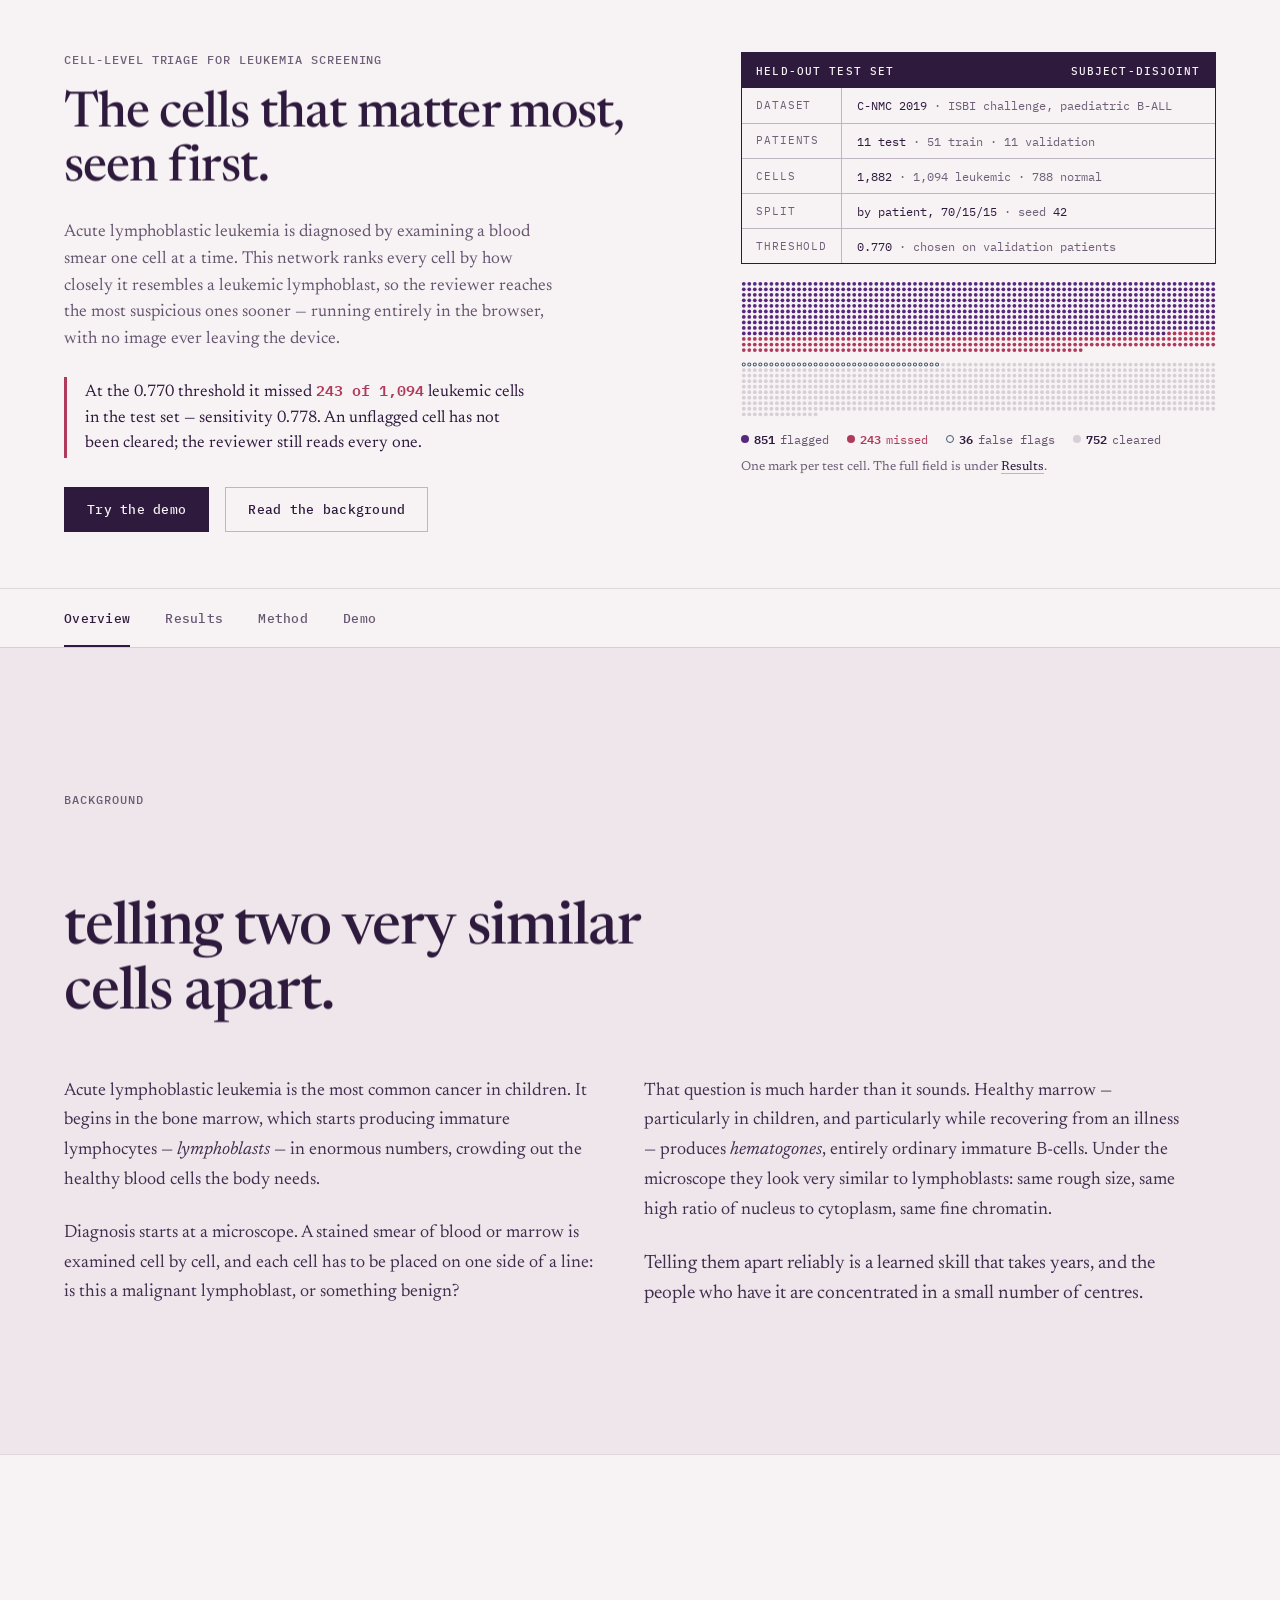
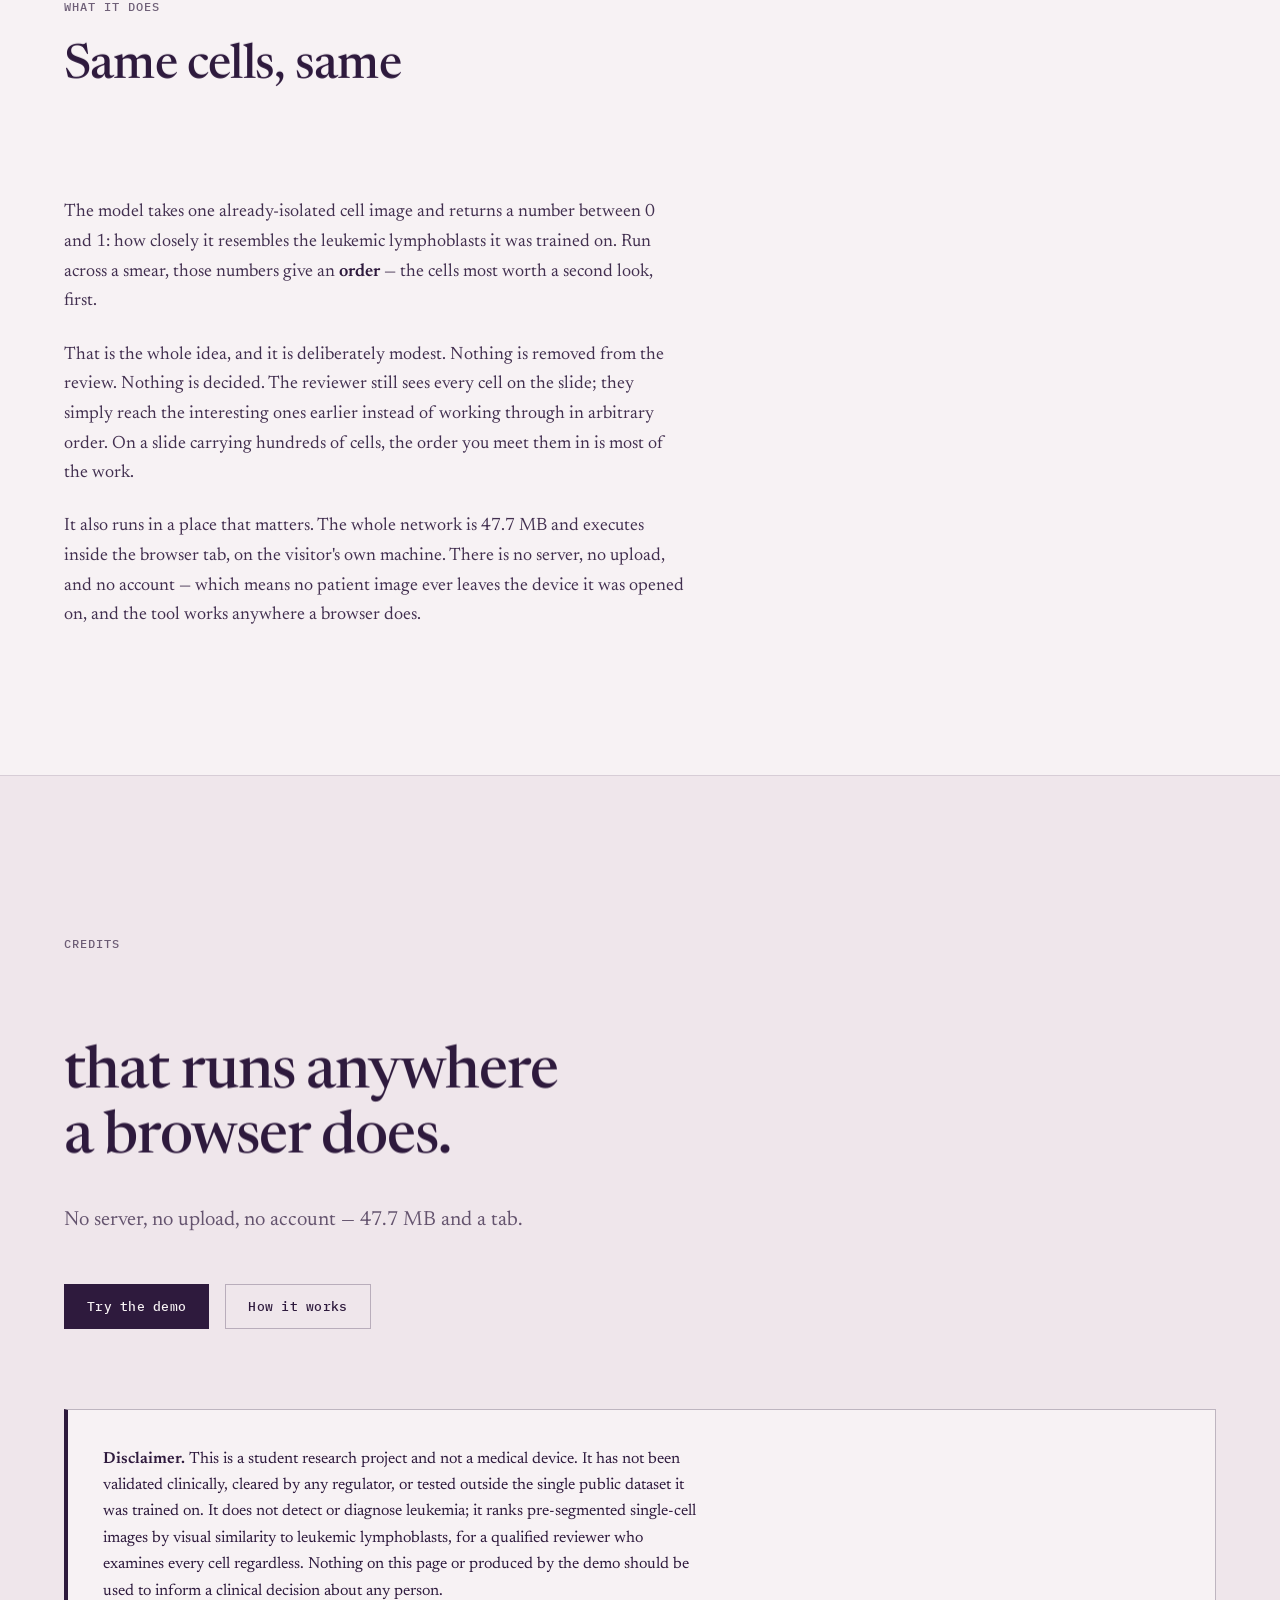
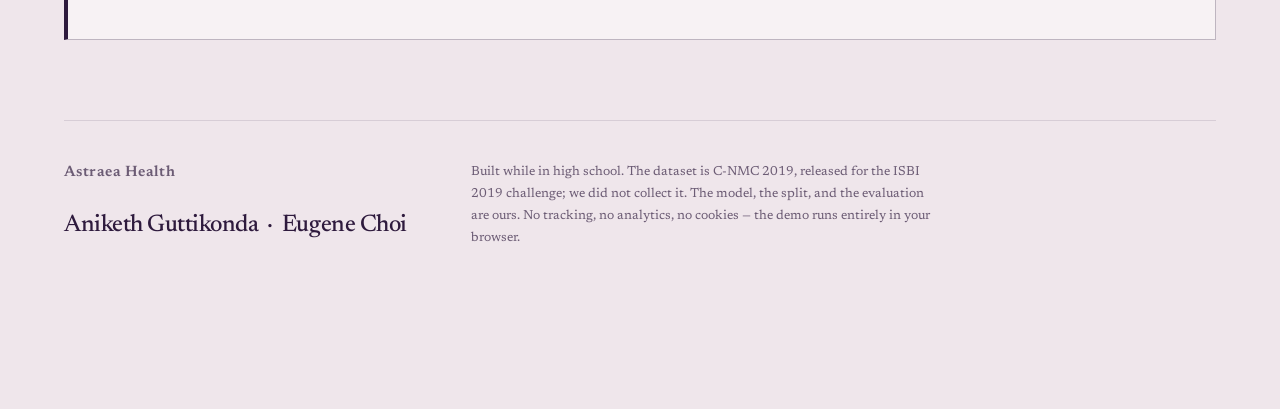
==== index.html @ b6dba770 "Restore the agreed design, fix the demo links, rebuild the hero Links. "Try the demo" pointed at #de" ====
<!doctype html>
<html lang="en">
<head>
<meta charset="utf-8">
<meta name="viewport" content="width=device-width, initial-scale=1">
<title>Cell-level triage for leukemia – Astraea Health</title>
<meta name="description" content="A neural network that ranks single white-blood-cell images by resemblance to leukemic lymphoblasts. Precision 0.959, AUC 0.858 on 11 patients held out of training.">

<!-- ══════════════════════════════════════════════════════════════════════════
     SITE URL — the deploy origin. It appears four times in this file: the
     three lines tagged [SITE URL] below, plus the "url" field inside the
     JSON-LD block, which cannot carry a tag because JSON forbids comments.

     Placeholder is the GitHub Pages project URL. Moving to a custom domain
     means editing all four of those here, plus one line in each of:
         robots.txt    the `Sitemap:` line
         sitemap.xml   the `<loc>` line
     Keep the trailing slash on the four that end at the site root: canonical,
     og:url, the JSON-LD "url", and the <loc> in sitemap.xml. A canonical that
     disagrees with the served URL by a slash is treated as a different page.
     The other two end in a filename and take no slash: og:image above, and
     the `Sitemap:` line in robots.txt.

     These cannot be collapsed into one runtime constant: Open Graph and
     Twitter scrapers do not execute JavaScript, so the absolute URL has to be
     literal in the markup by the time the page is served.
═══════════════════════════════════════════════════════════════════════════ -->
<link rel="canonical" href="https://anikethg2009.github.io/leukemia-classifier-site/"><!-- [SITE URL] -->

<meta property="og:type" content="website">
<meta property="og:site_name" content="Astraea Health">
<meta property="og:title" content="Cell-level triage for leukemia – Astraea Health">
<meta property="og:description" content="A neural network that ranks single white-blood-cell images by resemblance to leukemic lymphoblasts. Precision 0.959, AUC 0.858 on 11 patients held out of training.">
<meta property="og:url" content="https://anikethg2009.github.io/leukemia-classifier-site/"><!-- [SITE URL] -->
<meta property="og:locale" content="en_US">
<meta property="og:image" content="https://anikethg2009.github.io/leukemia-classifier-site/og-card.png"><!-- [SITE URL] -->
<meta property="og:image:type" content="image/png">
<meta property="og:image:width" content="1200">
<meta property="og:image:height" content="630">
<meta property="og:image:alt" content="A typographic card on pale pink paper: a small violet dot, the title &quot;Cell-level triage for acute lymphoblastic leukemia&quot; in dark violet ink, and a line reading 0.959 precision, 0.858 AUC, 1,882 cells.">

<meta name="twitter:card" content="summary_large_image">
<meta name="twitter:title" content="Cell-level triage for leukemia – Astraea Health">
<meta name="twitter:description" content="A neural network that ranks single white-blood-cell images by resemblance to leukemic lymphoblasts. Precision 0.959, AUC 0.858 on 11 patients held out of training.">

<script type="application/ld+json">
{
  "@context": "https://schema.org",
  "@type": "WebApplication",
  "name": "Cell-level triage for acute lymphoblastic leukemia",
  "url": "https://anikethg2009.github.io/leukemia-classifier-site/",
  "description": "A neural network that ranks single white-blood-cell images by resemblance to leukemic lymphoblasts. Precision 0.959, AUC 0.858 on 11 patients held out of training.",
  "applicationCategory": "ResearchApplication",
  "browserRequirements": "Requires JavaScript and WebAssembly for the demo; the rest of the page needs neither.",
  "operatingSystem": "Any",
  "isAccessibleForFree": true,
  "offers": { "@type": "Offer", "price": "0", "priceCurrency": "USD" },
  "inLanguage": "en",
  "creator": { "@type": "Person", "name": "Aniketh Guttikonda" },
  "disambiguatingDescription": "A student research project, not a medical device. It ranks pre-segmented single-cell images by visual similarity to leukemic lymphoblasts for a qualified reviewer; it does not detect or diagnose leukemia and must not inform a clinical decision."
}
</script>
<meta name="color-scheme" content="light">
<meta name="theme-color" content="#F7F2F4">
<link rel="icon" href="data:image/svg+xml,%3Csvg xmlns='http://www.w3.org/2000/svg' viewBox='0 0 32 32'%3E%3Crect width='32' height='32' fill='%23F7F2F4'/%3E%3Ccircle cx='16' cy='16' r='9' fill='%2356287E' opacity='.22'/%3E%3Ccircle cx='14' cy='14' r='5.5' fill='%2356287E'/%3E%3C/svg%3E">
<link rel="preload" href="fonts/newsreader.woff2" as="font" type="font/woff2" crossorigin>
<link rel="preload" href="fonts/ibm-plex-mono-500.woff2" as="font" type="font/woff2" crossorigin>
<link rel="stylesheet" href="style.css">
<script>
/* Runs before first paint so the active panel is the only one ever painted:
   no flash of the full document collapsing, without needing an overlay to
   hide it. With JS off this never runs, the class is never set, and every
   panel stays visible. The map mirrors the panel grouping below; anything
   not listed falls back to Overview and tabs.js corrects it after parse. */
(function () {
  var OWN = { overview:'overview', results:'results', method:'method', demo:'demo',
              background:'overview', impact:'overview',
              'sec-results':'results', tradeoff:'results',
              validation:'method', 'sec-method':'method', limits:'method',
              'sec-demo':'demo' };
  var d = document.documentElement;
  d.className += ' js-tabs';
  d.setAttribute('data-tab', OWN[(location.hash || '').slice(1)] || 'overview');
})();
</script>
</head>
<body>

<a class="skip" href="#main">Skip to content</a>

<main id="main">

<!-- ─────────────────────────────  hero  ───────────────────────────── -->
<header class="hero">
  <div class="wrap hero__grid">
    <div class="hero__copy">
      <p class="eyebrow">cell-level triage for leukemia screening</p>
      <h1 class="h-hero">
        <span class="mask"><span>The cells that matter most,</span></span>
        <span class="mask"><span>seen first.</span></span>
      </h1>
      <p class="subhead">Acute lymphoblastic leukemia is diagnosed by examining a blood
      smear one cell at a time. This network ranks every cell by how closely it resembles a leukemic
      lymphoblast, so the reviewer reaches the most suspicious ones sooner — running entirely in the
      browser, with no image ever leaving the device.</p>
      <p class="hero__miss">At the 0.770 threshold it missed <b>243 of 1,094</b> leukemic cells
      in the test set — sensitivity 0.778. An unflagged cell has not been cleared; the reviewer
      still reads every one.</p>
      <div class="btn-row">
        <a class="btn" href="#sec-demo">Try the demo</a>
        <a class="btn-ghost" href="#background">Read the background</a>
      </div>
    </div>

    <div class="hero__label">
      <div class="specimen" role="group" aria-labelledby="specimen-h">
        <p class="specimen__head" id="specimen-h"><span>held-out test set</span><span>subject-disjoint</span></p>
        <dl>
          <dt>dataset</dt>   <dd>C-NMC 2019 <span>· ISBI challenge, paediatric B-ALL</span></dd>
          <dt>patients</dt>  <dd>11 test <span>· 51 train · 11 validation</span></dd>
          <dt>cells</dt>     <dd>1,882 <span>· 1,094 leukemic · 788 normal</span></dd>
          <dt>split</dt>     <dd>by patient, 70/15/15 <span>· seed</span> 42</dd>
          <dt>threshold</dt> <dd>0.770 <span>· chosen on validation patients</span></dd>
        </dl>
      </div>

      <figure class="minifield">
        <canvas id="minifield" role="img"
          aria-label="A small field of 1,882 marks, one per test cell. Upper block, the 1,094 leukemic cells: 851 flagged, then 243 missed along its lower edge. Lower block, the 788 normal cells: 36 falsely flagged, 752 cleared."></canvas>
        <ul class="minifield__key">
          <li><span class="key key--tp" aria-hidden="true"></span><b>851</b> flagged</li>
          <li class="is-miss"><span class="key key--fn" aria-hidden="true"></span><b>243</b> missed</li>
          <li><span class="key key--fp" aria-hidden="true"></span><b>36</b> false flags</li>
          <li><span class="key key--tn" aria-hidden="true"></span><b>752</b> cleared</li>
        </ul>
        <figcaption>One mark per test cell. The full field is under
        <a href="#sec-results">Results</a>.</figcaption>
      </figure>
    </div>
  </div>
</header>

<!-- ─────────────────────────────  tabs  ───────────────────────────── -->
<div class="tabs" id="tabs">
  <div class="wrap">
    <div class="tablist" role="tablist" aria-label="Sections of this project">
      <button type="button" class="tab" role="tab" id="tab-overview" aria-controls="panel-overview" aria-selected="false" tabindex="-1" data-tab="overview">Overview</button>
      <button type="button" class="tab" role="tab" id="tab-results" aria-controls="panel-results" aria-selected="false" tabindex="-1" data-tab="results">Results</button>
      <button type="button" class="tab" role="tab" id="tab-method" aria-controls="panel-method" aria-selected="false" tabindex="-1" data-tab="method">Method</button>
      <button type="button" class="tab" role="tab" id="tab-demo" aria-controls="panel-demo" aria-selected="false" tabindex="-1" data-tab="demo">Demo</button>
    </div>
  </div>
</div>
<p class="sr-only" id="tabAnnounce" role="status" aria-live="polite"></p>

<section class="panel" id="panel-overview" role="tabpanel" aria-labelledby="tab-overview" tabindex="-1">

<!-- ─────────────────────────────  background  ───────────────────────────── -->
<section class="statement" id="background">
  <div class="wrap">
    <p class="eyebrow" data-reveal>background</p>
    <h2 class="h-statement">
      <span class="mask"><span>The hardest part is</span></span>
      <span class="mask"><span>telling two very similar</span></span>
      <span class="mask"><span>cells apart.</span></span>
    </h2>
    <div class="statement__body prose">
      <div data-reveal>
        <p>Acute lymphoblastic leukemia is the most common cancer in children. It begins in the
        bone marrow, which starts producing immature lymphocytes — <em>lymphoblasts</em> — in
        enormous numbers, crowding out the healthy blood cells the body needs.</p>
        <p>Diagnosis starts at a microscope. A stained smear of blood or marrow is examined cell
        by cell, and each cell has to be placed on one side of a line: is this a malignant
        lymphoblast, or something benign?</p>
      </div>
      <div data-reveal>
        <p>That question is much harder than it sounds. Healthy marrow — particularly in children,
        and particularly while recovering from an illness — produces <em>hematogones</em>, entirely
        ordinary immature B-cells. Under the microscope they look very similar to lymphoblasts:
        same rough size, same high ratio of nucleus to cytoplasm, same fine chromatin.</p>
        <p class="lead">Telling them apart reliably is a learned skill that takes years, and the
        people who have it are concentrated in a small number of centres.</p>
      </div>
    </div>
  </div>
</section>

<!-- ─────────────────────────────  impact  ───────────────────────────── -->
<section class="section" id="impact">
  <div class="wrap">
    <p class="eyebrow" data-reveal>what it does</p>
    <h2 class="h-section">
      <span class="mask"><span>Same cells, same</span></span>
      <span class="mask"><span>reviewer, better order.</span></span>
    </h2>
    <div class="prose" data-reveal>
      <p>The model takes one already-isolated cell image and returns a number between 0 and 1: how
      closely it resembles the leukemic lymphoblasts it was trained on. Run across a smear, those
      numbers give an <strong>order</strong> — the cells most worth a second look, first.</p>
      <p>That is the whole idea, and it is deliberately modest. Nothing is removed from the
      review. Nothing is decided. The reviewer still sees every cell on the slide; they simply
      reach the interesting ones earlier instead of working through in arbitrary order. On a
      slide carrying hundreds of cells, the order you meet them in is most of the work.</p>
      <p>It also runs in a place that matters. The whole network is 47.7 MB and executes inside
      the browser tab, on the visitor's own machine. There is no server, no upload, and no
      account — which means no patient image ever leaves the device it was opened on, and the
      tool works anywhere a browser does.</p>
    </div>
  </div>
</section>

</section>


<section class="panel" id="panel-results" role="tabpanel" aria-labelledby="tab-results" tabindex="-1">

<!-- ─────────────────────────────  results  ───────────────────────────── -->
<section class="section" id="sec-results">
  <div class="wrap">
    <p class="eyebrow" data-reveal>measured on held-out patients</p>
    <h2 class="h-section">
      <span class="mask"><span>Eleven patients the</span></span>
      <span class="mask"><span>network had never seen.</span></span>
    </h2>

    <div class="stats">
      <div class="stat" data-reveal>
        <span class="stat__n" data-count="1882" data-dp="0">1,882</span>
        <p class="stat__c">single cells in the test set, from 11 patients held out of training
        entirely</p>
      </div>
      <div class="stat" data-reveal>
        <span class="stat__n" data-count="0.959" data-dp="3">0.959</span>
        <p class="stat__c">precision — of every 100 cells it flags, about 96 really are
        leukemic</p>
      </div>
      <div class="stat" data-reveal>
        <span class="stat__n" data-count="0.858" data-dp="3">0.858</span>
        <p class="stat__c">ROC AUC — how well it ranks cells, independent of any threshold</p>
      </div>
      <div class="stat" data-reveal>
        <span class="stat__n" data-count="47.7" data-dp="1">47.7</span><span class="unit">MB</span>
        <p class="stat__c">the whole network, downloaded once and run inside your browser</p>
      </div>
    </div>

    <h3 class="h-sub" data-reveal>1,882 cells, and what happened to each one</h3>
    <p class="prose" data-reveal>Every cell in the test set is one mark. The upper block is the
    1,094 cells that actually were leukemic; the lower block is the 788 that were not. Violet is
    a leukemic cell the model flagged, rose a leukemic cell it missed, and a steel ring a normal
    cell it flagged in error.</p>

    <figure class="field" data-reveal>
      <div class="field__canvas-wrap">
        <canvas id="cellfield" role="img"
          aria-label="A field of 1,882 marks, one per cell in the test set. Of the 1,094 leukemic cells, 851 were flagged and 243 were missed. Of the 788 normal cells, 36 were falsely flagged and 752 were correctly cleared."></canvas>
      </div>
      <ul class="legend" id="legend">
        <li><button type="button" data-group="tp">
          <span class="key key--tp" aria-hidden="true"></span>
          <span class="key__n">851</span>
          <span class="key__t">leukemic, flagged</span></button></li>
        <li><button type="button" data-group="fn">
          <span class="key key--fn" aria-hidden="true"></span>
          <span class="key__n">243</span>
          <span class="key__t">leukemic, not flagged</span></button></li>
        <li><button type="button" data-group="fp">
          <span class="key key--fp" aria-hidden="true"></span>
          <span class="key__n">36</span>
          <span class="key__t">normal, falsely flagged</span></button></li>
        <li><button type="button" data-group="tn">
          <span class="key key--tn" aria-hidden="true"></span>
          <span class="key__n">752</span>
          <span class="key__t">normal, cleared</span></button></li>
      </ul>
      <figcaption>Select a group to isolate it. Only 36 of the 788 healthy cells were flagged in
      error, which is what keeps the flagged list worth reading.</figcaption>
    </figure>

    <h3 class="h-sub" data-reveal>The confusion matrix</h3>
    <p class="tcaption" id="matrix-cap" data-reveal>Counts at the decision threshold of 0.770.
    Rows are what the cell was; columns are what the model said.</p>
    <div class="scroll-x" data-reveal>
    <table class="matrix" aria-describedby="matrix-cap">
      <thead>
        <tr><td></td><th scope="col">Model flagged</th><th scope="col">Model did not flag</th><th scope="col" class="tot">Total</th></tr>
      </thead>
      <tbody>
        <tr>
          <th scope="row">Actually leukemic</th>
          <td class="c c--tp"><b>851</b><span>true positives</span></td>
          <td class="c c--fn"><b>243</b><span>false negatives</span></td>
          <td class="c tot">1,094</td>
        </tr>
        <tr>
          <th scope="row">Actually normal</th>
          <td class="c c--fp"><b>36</b><span>false positives</span></td>
          <td class="c c--tn"><b>752</b><span>true negatives</span></td>
          <td class="c tot">788</td>
        </tr>
      </tbody>
      <tfoot>
        <tr><th scope="row" class="tot">Total</th><td class="c tot">887</td><td class="c tot">995</td><td class="c tot">1,882</td></tr>
      </tfoot>
    </table>
    </div>

    <h3 class="h-sub" data-reveal>The metrics</h3>
    <div class="scroll-x" data-reveal>
    <table class="metrics">
      <thead>
        <tr><th scope="col">Measure</th><th scope="col" class="num">Value</th><th scope="col">In cells</th></tr>
      </thead>
      <tbody>
        <tr><th scope="row">Precision</th><td class="num">0.959</td>
          <td>Of the 887 cells it flagged, 851 really were leukemic.</td></tr>
        <tr><th scope="row">Specificity</th><td class="num">0.954</td>
          <td>Of 788 normal cells it cleared 752 and falsely flagged 36.</td></tr>
        <tr><th scope="row">Sensitivity</th><td class="num">0.778</td>
          <td>Of 1,094 leukemic cells it flagged 851.</td></tr>
        <tr><th scope="row">F1</th><td class="num">0.859</td>
          <td>Harmonic mean of precision and sensitivity.</td></tr>
        <tr><th scope="row">ROC AUC</th><td class="num">0.858</td>
          <td>Threshold-independent ranking quality.</td></tr>
        <tr><th scope="row">Accuracy</th><td class="num">0.852</td>
          <td>1,603 of 1,882 cells put on the right side. The least useful line in this table —
          the classes are unbalanced and the two errors are not equally bad.</td></tr>
      </tbody>
    </table>
    </div>

    <p class="prose" data-reveal>Precision is what makes the ordering useful. At the 0.770
    threshold, 96 of every 100 flagged cells really are leukemic, so a reviewer working down the
    flagged list meets real lymphoblasts almost immediately rather than wading through false
    alarms. Sensitivity of 0.778 is the reason this is a starting order and not a filter: the
    reviewer reads the whole slide either way, and the ranking only changes what they see first.</p>
  </div>
</section>

<!-- ─────────────────────────────  full-bleed ROC  ───────────────────────────── -->
<section class="bleed" id="tradeoff">
  <div class="wrap">
    <p class="eyebrow" data-reveal>the full trade-off</p>
    <h2 class="h-section">
      <span class="mask"><span>Every threshold</span></span>
      <span class="mask"><span>is a choice about</span></span>
      <span class="mask"><span>which errors you prefer.</span></span>
    </h2>
    <p class="subhead" data-reveal>Lowering it catches more leukemic cells and raises the false
    alarms a reviewer has to wade through. Raising it does the reverse. 0.770 is one point on
    that curve, and it was chosen on validation patients, never on these.</p>

    <div class="bleed__fig" id="bleedFig">
      <div class="bleed__inner">
        <figure class="roc">
          <div id="roc"></div>
          <figcaption id="roc-caption">ROC on the subject-disjoint test set, AUC 0.858. The
          marked point is the operating threshold of 0.770 — a false-positive rate of 0.046
          for a true-positive rate of 0.778. Curve and operating point are both read off the
          project's own plot, the curve traced to about one pixel.</figcaption>
        </figure>
      </div>
    </div>
  </div>
</section>

</section>


<section class="panel" id="panel-method" role="tabpanel" aria-labelledby="tab-method" tabindex="-1">

<!-- ─────────────────────────────  validation  ───────────────────────────── -->
<section class="section" id="validation">
  <div class="wrap">
    <p class="eyebrow" data-reveal>validation</p>
    <h2 class="h-section">
      <span class="mask"><span>Scored the hard way,</span></span>
      <span class="mask"><span>on purpose.</span></span>
    </h2>

    <div class="prose" data-reveal>
      <p>C-NMC gives you many cells per patient, and the obvious way to split it — divide the
      images at random — puts cells from the same patient on both sides of the wall. That looks
      harmless and is not.</p>
      <p>Cells from one patient share a blood draw, a staining batch, a slide, a microscope, and
      a lighting setup. Those things leave a signature on every image — a cast, a texture, a
      background tint — that has nothing to do with whether the cell is malignant. A network with
      cells from patient 07 in its training set does not have to learn what a lymphoblast is in
      order to score patient 07's test cells. It can learn what patient 07 looks like, and recall
      the label.</p>
      <p>So the split here was rebuilt by patient, and verified subject-disjoint before training
      began. Every number on this page comes from eleven patients the network had never seen in
      any form.</p>
    </div>

    <figure class="split" data-reveal>
      <div id="splitfig"></div>
      <figcaption>Schematic, not data. Under a random split by image, patient 07's cells are
      on both sides and the label can be recovered by recognising the patient. Under a split
      by patient, patient 07 is on one side only, and the test set asks a question the network
      has not already been given the answer to.</figcaption>
    </figure>

    <p class="tcaption" id="ba-cap" data-reveal>The same architecture, the same data, the same
    recipe. The only change was which folder each file went into.</p>
    <div class="scroll-x" data-reveal>
    <table class="before-after" aria-describedby="ba-cap">
      <thead>
        <tr><th scope="col">Measure</th>
            <th scope="col" class="num">Split by image<span>the easy score</span></th>
            <th scope="col" class="num">Split by patient<span>what is published</span></th>
            <th scope="col" class="num">Change</th></tr>
      </thead>
      <tbody>
        <tr><th scope="row">F1</th>
            <td class="num stale">0.953</td><td class="num live">0.859</td>
            <td class="num delta">&minus;0.094</td></tr>
        <tr><th scope="row">Sensitivity</th>
            <td class="num stale">0.947</td><td class="num live">0.778</td>
            <td class="num delta">&minus;0.169</td></tr>
      </tbody>
    </table>
    </div>

    <p class="kicker" data-reveal>Splitting by patient is harder to score well on, and it is the
    only split that answers the question a clinic would actually ask: how does this behave on
    someone it has never met? The published figures are the ones that survived that test.</p>
  </div>
</section>

<!-- ─────────────────────────────  method cards  ───────────────────────────── -->
<section class="section" id="sec-method">
  <div class="wrap">
    <p class="eyebrow" data-reveal>method</p>
    <h2 class="h-section">
      <span class="mask"><span>How it was built,</span></span>
      <span class="mask"><span>in nine decisions.</span></span>
    </h2>

    <div class="cards">
      <div class="card" data-reveal><span class="card__i">01</span>
        <h3 class="h-card">Data</h3>
        <p>C-NMC 2019, the ISBI challenge set of single-cell images from paediatric B-lineage
        ALL, colour-normalised and pre-segmented.</p></div>
      <div class="card" data-reveal><span class="card__i">02</span>
        <h3 class="h-card">Split</h3>
        <p>By patient, 70/15/15, stratified by class, seed 42 — 51 training, 11 validation,
        11 test. Subject-disjointness verified before training, not assumed.</p></div>
      <div class="card" data-reveal><span class="card__i">03</span>
        <h3 class="h-card">Architecture</h3>
        <p>ResNet-50 pretrained on ImageNet, fine-tuned end to end.</p></div>
      <div class="card" data-reveal><span class="card__i">04</span>
        <h3 class="h-card">Input</h3>
        <p>224&times;224&times;3 NHWC float32, Caffe-style: RGB to BGR, then per-channel means
        <span class="mono">[103.939, 116.779, 123.68]</span> subtracted. No 0–1 rescale.</p></div>
      <div class="card" data-reveal><span class="card__i">05</span>
        <h3 class="h-card">Loss</h3>
        <p>Focal loss weighted toward the leukemic class, so the class imbalance could not
        quietly optimise the model into ignoring positives.</p></div>
      <div class="card" data-reveal><span class="card__i">06</span>
        <h3 class="h-card">Output</h3>
        <p>A single sigmoid giving P(normal), since class index 1 is <i>normal</i>. Everything
        here uses P(leukemic) = 1 &minus; that.</p></div>
      <div class="card" data-reveal><span class="card__i">07</span>
        <h3 class="h-card">Threshold</h3>
        <p>0.770, chosen on a stratified subset of the <i>validation</i> patients. The test set
        was scored once, at that threshold, and never used to pick it.</p></div>
      <div class="card" data-reveal><span class="card__i">08</span>
        <h3 class="h-card">Evaluation</h3>
        <p>1,882 cells from the 11 test patients: 1,094 leukemic, 788 normal.</p></div>
      <div class="card" data-reveal><span class="card__i">09</span>
        <h3 class="h-card">Demo weights</h3>
        <p>The browser copy stores weights at float16 — half the bytes, scores differing by up
        to about 0.002. Every metric here came from the float32 export.</p></div>
    </div>
  </div>
</section>

<!-- ─────────────────────────────  scope  ───────────────────────────── -->
<section class="section" id="limits">
  <div class="wrap">
    <p class="eyebrow" data-reveal>scope</p>
    <h2 class="h-section">
      <span class="mask"><span>Where this applies,</span></span>
      <span class="mask"><span>and where it doesn't.</span></span>
    </h2>
    <p class="subhead" data-reveal>Everything below is a boundary on what has actually been
    measured. It is here so the results above can be read for what they are.</p>

    <div class="faq" data-reveal>
      <details open><summary><span class="faq__i">01</span>
        <span class="faq__q">Has it been validated clinically?</span>
        <span class="faq__sign" aria-hidden="true"></span></summary>
        <div class="faq__wrap"><div class="faq__inner">
        <p>No. No prospective study, no reader study, no hospital, no regulatory review of any
        kind. Nothing here establishes that it helps a real pathologist on a real case.</p>
        </div></div></details>

      <details open><summary><span class="faq__i">02</span>
        <span class="faq__q">How many datasets has it seen?</span>
        <span class="faq__sign" aria-hidden="true"></span></summary>
        <div class="faq__wrap"><div class="faq__inner">
        <p>One — C-NMC 2019. Performance on images from a different hospital, scanner, stain
        protocol, or segmentation pipeline is unknown, and the split-by-patient result above is a
        direct reminder of how much acquisition can matter.</p>
        </div></div></details>

      <details open><summary><span class="faq__i">03</span>
        <span class="faq__q">Can it find cells in a whole slide?</span>
        <span class="faq__sign" aria-hidden="true"></span></summary>
        <div class="faq__wrap"><div class="faq__inner">
        <p>No. The input has to be pre-segmented — individual cells, already cut out and
        centred. Finding and isolating the cells is a separate problem this project does not
        touch.</p>
        </div></div></details>

      <details open><summary><span class="faq__i">04</span>
        <span class="faq__q">What about stain variation?</span>
        <span class="faq__sign" aria-hidden="true"></span></summary>
        <div class="faq__wrap"><div class="faq__inner">
        <p>The images are colour-normalised; C-NMC ships that way. Raw slide images with their
        real stain variation are a different distribution.</p>
        </div></div></details>

      <details open><summary><span class="faq__i">05</span>
        <span class="faq__q">Which patients does it apply to?</span>
        <span class="faq__sign" aria-hidden="true"></span></summary>
        <div class="faq__wrap"><div class="faq__inner">
        <p>Paediatric B-lineage only. The dataset is childhood B-cell ALL. T-lineage disease,
        adult patients, and other malignancies are outside anything that was measured.</p>
        </div></div></details>

      <details open><summary><span class="faq__i">06</span>
        <span class="faq__q">Can it say "this is not a cell"?</span>
        <span class="faq__sign" aria-hidden="true"></span></summary>
        <div class="faq__wrap"><div class="faq__inner">
        <p>No. The two classes are the only two options. It cannot say "this is a neutrophil",
        "this is a smudge cell", or "this image is not a cell". It sorts everything onto a
        leukemic/normal axis, including things that belong on neither.</p>
        </div></div></details>

      <details open><summary><span class="faq__i">07</span>
        <span class="faq__q">What does a cell it doesn't flag mean?</span>
        <span class="faq__sign" aria-hidden="true"></span></summary>
        <div class="faq__wrap"><div class="faq__inner">
        <p>It means the model did not rank that cell highly — nothing more. At the published
        threshold it flagged 851 of 1,094 leukemic cells, so an unflagged cell has not been
        cleared of anything. This is a ranking aid for a reviewer who reads every cell, and it
        only works as one.</p>
        </div></div></details>
    </div>
  </div>
</section>

</section>


<section class="panel" id="panel-demo" role="tabpanel" aria-labelledby="tab-demo" tabindex="-1">

<!-- ─────────────────────────────  demo  ───────────────────────────── -->
<section class="section" id="sec-demo">
  <div class="wrap">
    <p class="eyebrow" data-reveal>try it</p>
    <h2 class="h-section">
      <span class="mask"><span>Run the actual model</span></span>
      <span class="mask"><span>on an actual cell.</span></span>
    </h2>
    <div class="prose" data-reveal>
      <p>This is the same ResNet-50 that produced every number above, exported to ONNX and
      executed locally with <span class="mono">onnxruntime-web</span>. Your image is read into a
      canvas, resized to 224&times;224, and passed to the network without leaving your device.</p>
      <p>The weights are stored at float16, the precision the network was trained and evaluated
      at. That halves the download and moves the score by up to about 0.002 against the float32
      export, so treat the third decimal as noise.</p>
    </div>

    <div class="demo-frame" id="demoRoot">

      <div class="disclaimer">
        <p><strong>Before you use this: it is not a diagnostic tool.</strong> It is a student
        research prototype, not a medical device, and it has never been validated in a clinic. It
        does not detect leukemia and it does not diagnose anyone — it assigns a similarity score
        to a picture of a single cell that has already been cut out of a slide. It is designed to
        sit in front of a qualified reviewer who examines every cell regardless, and nothing it
        outputs should be used to make a decision about a person.</p>
      </div>

      <div class="demo__note">
        <p><b>What this accepts:</b> one isolated white blood cell, roughly centred, on a plain
        background, cut out of an already-segmented smear — the kind of image C-NMC is made
        of. A photograph of a whole slide, a field of many cells, or anything that is not a
        stained cell will still return a confident-looking number, and that number will be
        meaningless.</p>
      </div>

      <div class="ack">
        <input type="checkbox" id="ack">
        <label for="ack">I have read the above. I understand this is a research prototype, not a
        medical device, and that nothing it outputs should be used to make a decision about a
        person.</label>
      </div>

      <div class="demo__grid">
        <div class="demo__col">
          <p class="demo__step">1 — Load the network</p>
          <button type="button" id="loadBtn" class="btn" disabled>Load model <span class="dim">· 48 MB</span></button>
          <div class="progress" id="progressWrap" hidden>
            <div class="progress__bar"><i id="progressBar"></i></div>
            <p class="progress__txt" id="progressTxt">0%</p>
          </div>
          <p class="demo__hint" id="modelStatus">Tick the box above to enable.</p>
        </div>

        <div class="demo__col">
          <p class="demo__step">2 — Choose a cell image</p>
          <label class="filelabel" for="file" id="fileLabel">
            <input type="file" id="file" accept="image/*" disabled>
            <span class="dropzone" id="dropzone">
              <span class="dropzone__label">Choose image…</span>
              <span class="dropzone__hint">or drop one here</span>
            </span>
          </label>
          <p class="demo__hint" id="fileHint">Load the network first.</p>
        </div>
      </div>

      <div class="result" id="result" hidden>
        <div class="result__img">
          <canvas id="preview" width="224" height="224" aria-label="The 224 by 224 crop passed to the network"></canvas>
          <p class="mono">what the network saw</p>
        </div>
        <div class="result__read">
          <p class="result__verdict" id="verdict" data-stagger></p>
          <p class="result__prob" data-stagger>
            <span class="result__p" id="prob">0.000</span>
            <span class="result__plabel">P(leukemic), against a threshold of
              <b id="thrInline">0.770</b></span>
          </p>
          <div class="meter" id="meter" data-stagger>
            <div class="meter__track"><i id="meterFill"></i><u id="meterMark"></u></div>
            <p class="meter__scale"><span>0.000</span><span id="thrScale">threshold 0.770</span><span>1.000</span></p>
          </div>
          <p class="result__caveat" data-stagger>A score, not a finding. This tool ranks cells for
          a reviewer who reads all of them; it does not clear a cell and it does not diagnose
          anyone.</p>
        </div>
      </div>

      <p class="demo__error" id="demoError" hidden></p>

      <noscript><p class="demo__error">The demo needs JavaScript. Everything else on this
      page works without it.</p></noscript>
    </div>
  </div>
</section>

</section>


<!-- ─────────────────────────────  closing  ───────────────────────────── -->
<footer class="cta" id="credits">
  <div class="wrap">
    <p class="eyebrow" data-reveal>credits</p>
    <h2 class="h-statement">
      <span class="mask"><span>Screening support</span></span>
      <span class="mask"><span>that runs anywhere</span></span>
      <span class="mask"><span>a browser does.</span></span>
    </h2>
    <p class="subhead" data-reveal>No server, no upload, no account — 47.7 MB and a tab.</p>
    <div class="btn-row" data-reveal>
      <a class="btn" href="#sec-demo">Try the demo</a>
      <a class="btn-ghost" href="#sec-method">How it works</a>
    </div>

    <div class="disclaimer disclaimer--foot">
      <p><strong>Disclaimer.</strong> This is a student research project and not a medical device.
      It has not been validated clinically, cleared by any regulator, or tested outside the single
      public dataset it was trained on. It does not detect or diagnose leukemia; it ranks
      pre-segmented single-cell images by visual similarity to leukemic lymphoblasts, for a
      qualified reviewer who examines every cell regardless. Nothing on this page or produced by
      the demo should be used to inform a clinical decision about any person.</p>
    </div>

    <div class="credits" data-reveal>
      <p class="wordmark">Astraea Health</p>
      <p class="credits__names">Aniketh&nbsp;Guttikonda &nbsp;·&nbsp; Eugene&nbsp;Choi</p>
      <p class="colophon">Built while in high school. The dataset is C-NMC 2019, released for
      the ISBI 2019 challenge; we did not collect it. The model, the split, and the evaluation
      are ours. No tracking, no analytics, no cookies — the demo runs entirely in your
      browser.</p>
    </div>
  </div>
</footer>

</main>

<script defer src="tabs.js"></script>
<script defer src="app.js"></script>
</body>
</html>
---- style.css ----
/* ============================================================================
   Self-hosted, subset to Basic Latin plus the handful of typographic
   characters the copy uses (U+00D7 multiplication, U+2212 true minus, U+00B7
   middle dot, U+2013/2014 dashes, curly quotes, U+2026 ellipsis, U+00A0).
   Newsreader keeps its optical-size axis, so the headline and the body text
   each get the cut drawn for their size, and its weight axis trimmed to the
   400-600 the design uses. Plex Mono has no variable build; three statics.
   ========================================================================= */
@font-face{
  font-family:'Newsreader'; font-style:normal; font-weight:400 600;
  font-display:swap; src:url('fonts/newsreader.woff2') format('woff2');
}
@font-face{
  font-family:'Newsreader'; font-style:italic; font-weight:400 600;
  font-display:swap; src:url('fonts/newsreader-italic.woff2') format('woff2');
}
@font-face{
  font-family:'IBM Plex Mono'; font-style:normal; font-weight:400;
  font-display:swap; src:url('fonts/ibm-plex-mono-400.woff2') format('woff2');
}
@font-face{
  font-family:'IBM Plex Mono'; font-style:normal; font-weight:500;
  font-display:swap; src:url('fonts/ibm-plex-mono-500.woff2') format('woff2');
}
@font-face{
  font-family:'IBM Plex Mono'; font-style:normal; font-weight:600;
  font-display:swap; src:url('fonts/ibm-plex-mono-600.woff2') format('woff2');
}

/* ============================================================================
   Leukemic lymphoblast screening aid — slide-field build

   A pale pink ground, like the empty field of a stained smear, with violet
   ink at varying alpha. Three hues, and each one means exactly one thing:
     --violet  a leukemic cell the model flagged
     --rose    a missed call: a leukemic cell the model did not flag
     --steel   benign: a normal cell (here, one flagged in error)
   Nothing structural — links, focus, tabs, buttons — borrows those hues; it
   is all ink, so a colour on this page is always a claim about a cell.
   Reveal states live under html.js-anim, which app.js adds when the motion
   code initialises, so if that script never runs the page is fully visible.
   ========================================================================= */

:root{
  --paper:      #F7F2F4;
  --paper-2:    #EFE6EB;
  --ink:        #2E1A3D;

  --ink-sub:    rgba(46,26,61,.90);
  --ink-soft:   rgba(46,26,61,.72);
  /* --ink-note carries the figcaptions, table headers and demo instructions,
     which is where most of the page's hedging lives, so it has to clear AA on
     every ground it lands on: paper, --paper-2, and the translucent tints in
     the confusion matrix. The alpha is set against the darkest of those. */
  --ink-note:   rgba(46,26,61,.68);
  --ink-faint:  rgba(46,26,61,.16);
  --rule:       rgba(46,26,61,.12);
  --rule-bold:  rgba(46,26,61,.28);

  --violet:      #56287E;
  --violet-soft: rgba(86,40,126,.09);
  --rose:        #B03A5B;
  --rose-soft:   rgba(176,58,91,.10);
  --steel:       #3D5A6C;
  --steel-soft:  rgba(61,90,108,.10);

  /* structural colour is ink, never a cell hue */
  --accent:      var(--ink);
  --accent-soft: rgba(46,26,61,.07);

  --serif: 'Newsreader', Georgia, 'Times New Roman', serif;
  --mono:  'IBM Plex Mono', ui-monospace, SFMono-Regular, Menlo, monospace;
  --display: var(--serif);
  --body:    var(--serif);

  --pad: 4rem;
  --maxw: 1440px;
  --ease: cubic-bezier(.22,.61,.36,1);

  color-scheme: light;
}

*,*::before,*::after{ box-sizing:border-box; }
[hidden]{ display:none !important; }
html{ -webkit-text-size-adjust:100%; }
section[id],footer[id]{ scroll-margin-top:24px; }

body{
  margin:0; background:var(--paper); color:var(--ink);
  font-family:var(--body); font-size:18px; line-height:1.65; font-weight:400;
  font-optical-sizing:auto; font-variant-numeric:lining-nums;
  overflow-wrap:break-word; -webkit-font-smoothing:antialiased;
}

.wrap{ max-width:var(--maxw); margin:0 auto; padding:0 var(--pad); }
.section{ padding:9rem 0; border-top:1px solid var(--rule); }

a{ color:var(--accent); text-decoration:none; border-bottom:1px solid var(--rule-bold);
   transition:border-color .2s var(--ease); }
a:hover{ border-bottom-color:var(--accent); }
:focus-visible{ outline:2px solid var(--accent); outline-offset:3px; border-radius:2px; }

.skip{ position:absolute; left:-9999px; top:0; z-index:120;
       background:var(--ink); color:var(--paper); padding:.7em 1.1em; }
.skip:focus{ left:0; }

/* ── type ────────────────────────────────────────────────────────────────── */
h1,h2,h3{ margin:0; font-family:var(--display); font-weight:500; }

/* labels are mono, set small and tracked, in ink — never a cell hue */
.eyebrow{
  font-family:var(--mono); font-size:.75rem; font-weight:500; text-transform:uppercase;
  color:var(--ink-note); margin:0 0 1.6rem; letter-spacing:.08em; line-height:1.4;
}
.h-hero{ font-size:clamp(2.3rem,3.9vw,3.6rem); line-height:1.04; letter-spacing:-.018em; }
.h-statement{ font-size:clamp(2.1rem,4.6vw,3.75rem); line-height:1.06; letter-spacing:-.018em; }
.h-section{ font-size:clamp(1.95rem,3.8vw,3.1rem); line-height:1.08; letter-spacing:-.016em; }
.h-sub{ font-family:var(--display); font-size:1.4rem; font-weight:500; letter-spacing:-.01em;
        margin:6rem 0 1.4rem; padding-bottom:.7rem; border-bottom:1px solid var(--rule); }
.h-card{ font-family:var(--display); font-size:1.3rem; font-weight:500;
         letter-spacing:-.01em; line-height:1.25; }

.subhead{ font-size:clamp(1.05rem,1.6vw,1.3rem); line-height:1.55; color:var(--ink-soft);
          max-width:52ch; margin:2rem 0 0; }
.prose p{ margin:0 0 1.3em; color:var(--ink-sub); max-width:62ch; }
.prose p:last-child{ margin-bottom:0; }
.prose p strong,.prose p b{ font-weight:600; color:var(--ink); }
.prose em,.prose i{ font-style:italic; }
p.prose{ margin:2rem 0 0; color:var(--ink-sub); max-width:62ch; }
div.prose{ margin-top:3rem; }
.lead{ font-size:1.2rem; line-height:1.6; color:var(--ink); }

.kicker{ font-size:1.2rem; line-height:1.6; color:var(--ink); max-width:56ch;
         border-left:3px solid var(--ink); padding:.2em 0 .2em 1.4rem; margin:3rem 0 0; }

.mono,.stat__n,.matrix,.metrics .num,.before-after,
.result__p,.result__plabel,.meter__scale,.progress__txt,.demo__step,
.card__i,.faq__i,.key__n{
  font-family:var(--mono); font-variant-numeric:tabular-nums;
}
.prose .mono,.card .mono{ font-size:.9em; }

/* headline masks — a CSS transition raises the inner span; without JS they simply sit still */
.mask{ display:block; overflow:hidden; padding-bottom:.04em; }
.mask > span{ display:block; }
.mask .w{ display:inline-block; will-change:transform; }
/* the hero headline re-wraps on narrow screens; balance it so no word is left alone */
.h-hero .mask > span{ text-wrap:balance; }

/* ── buttons ─────────────────────────────────────────────────────────────── */
.btn-row{ display:flex; flex-wrap:wrap; gap:1rem; margin-top:3rem; }
.btn,.btn-ghost{
  display:inline-flex; align-items:center; gap:.6em;
  font-family:var(--mono); font-size:.8125rem; font-weight:500; line-height:1;
  letter-spacing:.02em; padding:1.15em 1.7em; cursor:pointer; border:1px solid var(--ink);
  transition:background .22s var(--ease), color .22s var(--ease),
             border-color .22s var(--ease), transform .22s var(--ease);
}
.btn{ background:var(--ink); color:var(--paper); }
.btn:hover:not(:disabled){ background:var(--paper); border-color:var(--ink);
                           color:var(--ink); transform:translateY(-2px); }
.btn-ghost{ background:transparent; color:var(--ink); border-color:var(--rule-bold); }
.btn-ghost:hover{ border-color:var(--ink); color:var(--ink); transform:translateY(-2px); }
.btn:disabled{ background:transparent; color:var(--ink-faint); border-color:var(--rule);
               cursor:not-allowed; transform:none; }
.btn .dim{ opacity:.65; }
a.btn,a.btn-ghost{ border-bottom-width:1px; }

/* ── hero ────────────────────────────────────────────────────────────────── */
/* The first screen has to carry the whole claim: what this is, what it was
   measured on, and that it misses cells. So the top padding is short, the
   headline sets in two lines, and the right column holds the specimen label
   and a small copy of the cell field rather than empty paper. */
.hero{ padding:3.25rem 0 3.5rem; }
.hero__grid{ display:grid; grid-template-columns:minmax(0,1.12fr) minmax(0,.88fr);
             gap:2.5rem 4.5rem; align-items:start; }
.hero .eyebrow{ margin-bottom:1.25rem; }
.hero .subhead{ max-width:50ch; margin-top:1.4rem; font-size:clamp(1.05rem,1.35vw,1.2rem); }
.hero .btn-row{ margin-top:1.8rem; }

/* the honest headline: rose, and never below the fold */
.hero__miss{ margin:1.5rem 0 0; max-width:52ch; padding:.15em 0 .15em 1.1rem;
  border-left:3px solid var(--rose); color:var(--ink); font-size:1.05rem; line-height:1.5; }
.hero__miss b{ font-family:var(--mono); font-weight:600; color:var(--rose);
  font-variant-numeric:tabular-nums; font-size:.92em; }

/* ── specimen label: reads like the paper label on a microscope slide ────── */
.specimen{ border:1px solid var(--ink); background:var(--paper); font-family:var(--mono);
  font-variant-numeric:tabular-nums; font-size:.78rem; line-height:1.45; }
.specimen__head{ display:flex; justify-content:space-between; gap:1rem; margin:0;
  padding:.6rem .9rem; background:var(--ink); color:var(--paper);
  font-size:.7rem; font-weight:500; letter-spacing:.1em; text-transform:uppercase; }
.specimen dl{ margin:0; display:grid; grid-template-columns:auto minmax(0,1fr); }
.specimen dt,.specimen dd{ margin:0; padding:.5rem .9rem; border-top:1px solid var(--rule-bold); }
.specimen dl > :nth-child(-n+2){ border-top:0; }
.specimen dt{ color:var(--ink-note); text-transform:uppercase; letter-spacing:.08em;
  font-size:.68rem; padding-top:.62rem; border-right:1px solid var(--rule-bold); }
.specimen dd{ color:var(--ink); }
.specimen dd span{ color:var(--ink-note); }

/* ── the compact cell field ──────────────────────────────────────────────── */
.minifield{ margin:1.1rem 0 0; }
#minifield{ display:block; width:100%; height:auto; }
.minifield__key{ list-style:none; margin:.7rem 0 0; padding:0; display:flex; flex-wrap:wrap;
  gap:.35rem 1.1rem; font-family:var(--mono); font-size:.72rem; color:var(--ink-soft);
  font-variant-numeric:tabular-nums; }
.minifield__key li{ display:flex; align-items:center; gap:.45em; }
.minifield__key .key{ width:8px; height:8px; }
.minifield__key .key--fp{ border-width:1.5px; }
.minifield__key b{ font-weight:600; color:var(--ink); }
.minifield__key .is-miss,.minifield__key .is-miss b{ color:var(--rose); }
.minifield figcaption{ margin-top:.5rem; font-size:.8rem; }

@media (max-width:980px){
  .hero__grid{ grid-template-columns:minmax(0,1fr); }
  .hero__label{ max-width:560px; }
}

/* ── statement band ──────────────────────────────────────────────────────── */
.statement{ background:var(--paper-2); border-top:1px solid var(--rule); }
.statement .wrap{ padding-top:9rem; padding-bottom:9rem; }
.statement .h-statement{ max-width:18ch; }
.statement__body{ margin-top:3.5rem; display:grid;
                  grid-template-columns:repeat(2,minmax(0,1fr)); gap:2.5rem; max-width:70rem; }

/* ── stats ───────────────────────────────────────────────────────────────── */
.stats{ display:grid; grid-template-columns:repeat(4,minmax(0,1fr)); gap:0;
        margin-top:4.5rem; border-top:1px solid var(--rule-bold); }
.stat{ padding:2.6rem 2rem 0 0; border-right:1px solid var(--rule); }
.stat:last-child{ border-right:0; }
.stat__n{ display:inline-block; font-size:clamp(2.75rem,6vw,4.5rem); font-weight:500;
          line-height:1; letter-spacing:-.03em; color:var(--ink); }
.stat .unit{ font-family:var(--mono); font-size:clamp(1.15rem,2.5vw,1.9rem); line-height:1;
             color:var(--ink-note); margin-left:.2em; letter-spacing:-.01em; }
.stat__c{ margin:1.2rem 0 0; font-size:.8125rem; line-height:1.5; color:var(--ink-note);
          max-width:24ch; }
.stat--flag .stat__n{ color:var(--rose); }

/* ── method cards ────────────────────────────────────────────────────────── */
.cards{ display:grid; grid-template-columns:repeat(3,minmax(0,1fr)); gap:1px;
        background:var(--rule); border:1px solid var(--rule); margin-top:4.5rem; }
.card{ background:var(--paper); padding:2.4rem 2rem 2.8rem;
       transition:background .22s var(--ease); }
.card:hover{ background:var(--paper-2); }
.card__i{ font-size:.75rem; color:var(--ink-note); display:block; margin-bottom:2.4rem; }
.card p{ margin:.9rem 0 0; font-size:.95rem; line-height:1.6; color:var(--ink-soft); }

/* ── full-bleed band ─────────────────────────────────────────────────────── */
.bleed{ background:var(--ink); color:var(--paper); overflow:hidden; padding:8rem 0; }
.bleed .eyebrow{ color:rgba(247,242,244,.62); }
.bleed .h-section{ color:var(--paper); max-width:22ch;
                   font-size:clamp(1.9rem,3vw,2.7rem); }
.bleed .subhead{ color:rgba(247,242,244,.62); }
.bleed__fig{ margin-top:4rem; }
.bleed__inner{ background:rgba(247,242,244,.04); border:1px solid rgba(247,242,244,.14);
               padding:2.5rem; }
@media (min-width:1000px){
  .bleed .wrap{ display:grid; grid-template-columns:minmax(0,1fr) minmax(0,1fr);
                gap:0 5rem; align-items:start; }
  .bleed .eyebrow  { grid-column:1; grid-row:1; }
  .bleed .h-section{ grid-column:1; grid-row:2; }
  .bleed .subhead  { grid-column:1; grid-row:3; }
  .bleed__fig      { grid-column:2; grid-row:1 / 4; margin-top:0; }
}
.bleed figcaption{ color:rgba(247,242,244,.55); }
.bleed #roc{ background:transparent; border:0; padding:0; }

/* ── demo ────────────────────────────────────────────────────────────────── */
.demo-frame{ margin-top:4.5rem; border:1px solid var(--rule-bold); background:var(--paper); }

/* the disclaimer: never revealed on scroll, never dimmed */
.disclaimer{
  padding:2.2rem; background:var(--paper-2);
  border-bottom:1px solid var(--rule); border-left:4px solid var(--ink);
  opacity:1 !important; transform:none !important;
}
.disclaimer p{ margin:0; font-size:1.05rem; line-height:1.65; color:var(--ink); max-width:66ch; }
/* the closing disclaimer sits on its own, not inside the demo frame */
.disclaimer--foot{
  margin:5rem 0 0; background:var(--paper);
  border:1px solid var(--rule-bold); border-left:4px solid var(--ink); border-bottom:1px solid var(--rule-bold);
}
.disclaimer--foot p{ font-size:1rem; }
.disclaimer strong{ font-weight:600; }

.demo__note{ padding:2rem 2.2rem; border-bottom:1px solid var(--rule); }
.demo__note p{ margin:0; font-size:1rem; line-height:1.65; color:var(--ink-sub); max-width:none; }
.demo__note b{ color:var(--ink); font-weight:600; }

.ack{ display:flex; gap:1.1em; align-items:flex-start; padding:2rem 2.2rem;
      border-bottom:1px solid var(--rule); }
.ack input{ margin:.32em 0 0; width:18px; height:18px; accent-color:var(--accent); flex:none; }
.ack label{ font-size:.98rem; line-height:1.6; color:var(--ink-sub); }

.demo__grid{ display:grid; grid-template-columns:1fr 1fr; gap:1px; background:var(--rule);
             border-bottom:1px solid var(--rule); }
.demo__col{ background:var(--paper); padding:2.2rem; }
.demo__step{ font-size:.75rem; color:var(--ink-note); margin:0 0 1.4rem; }
.demo__hint{ font-size:.85rem; color:var(--ink-note); margin:1.2rem 0 0 !important; line-height:1.55; }
.demo__hint.ok{ color:var(--accent); }
.demo__hint.bad{ color:var(--rose); }

.filelabel{ display:block; }
.filelabel input{ position:absolute; width:1px; height:1px; opacity:0; }
.dropzone{ display:flex; flex-direction:column; align-items:center; justify-content:center;
           gap:.7em; padding:2.6rem 1.4rem; text-align:center; cursor:pointer;
           background:var(--paper-2); border:1px dashed var(--rule-bold);
           transition:border-color .2s var(--ease), background .2s var(--ease), transform .2s var(--ease); }
.dropzone__label{ font-size:.9375rem; font-weight:500; color:var(--ink); }
.dropzone__hint{ font-size:.8125rem; color:var(--ink-note); }
.dropzone:hover{ border-color:var(--accent); background:var(--accent-soft); }
.filelabel input:focus-visible + .dropzone{ outline:2px solid var(--accent); outline-offset:3px; }
.dropzone.is-dragover{ border-color:var(--accent); border-style:solid;
                       background:var(--accent-soft); transform:scale(1.01); }
.filelabel input:disabled + .dropzone{ opacity:.45; cursor:not-allowed; }
.filelabel input:disabled + .dropzone:hover{ background:var(--paper-2); border-color:var(--rule-bold); }

.progress{ margin-top:1.3rem; }
.progress__bar{ height:3px; background:var(--rule); overflow:hidden; }
.progress__bar i{ display:block; height:100%; width:0; background:var(--accent);
                  transition:width .3s var(--ease); }
.progress__txt{ font-size:.75rem; color:var(--ink-note); margin:.7em 0 0; }

.result{ display:grid; grid-template-columns:auto minmax(0,1fr); gap:3rem;
         padding:2.6rem 2.2rem; background:var(--paper-2); }
.result__img{ display:flex; flex-direction:column; align-items:center; gap:1rem; }
#preview{ display:block; width:min(340px,58vw); height:auto; aspect-ratio:1;
          background:var(--paper); border:1px solid var(--rule-bold);
          box-shadow:0 18px 50px rgba(46,26,61,.10);
          transition:border-color .3s var(--ease), box-shadow .3s var(--ease); }
.result.is-flagged #preview{ border-color:var(--violet); box-shadow:0 18px 50px rgba(86,40,126,.20); }
.result__img p.mono{ margin:0; font-size:.72rem; color:var(--ink-note); }

.result__verdict{ font-family:var(--display); font-size:clamp(1.6rem,2.6vw,2.2rem);
  font-weight:500; letter-spacing:-.025em; line-height:1.1; margin:0 0 .7em !important;
  color:var(--accent); }
.result.is-flagged .result__verdict{ color:var(--violet); }
.result__prob{ margin:0 0 1.6em !important; }
.result__p{ display:block; font-size:clamp(3rem,7vw,4.75rem); font-weight:500;
  line-height:1; letter-spacing:-.04em; color:var(--ink); }
.result.is-flagged .result__p{ color:var(--violet); }
.result__plabel{ display:block; font-size:.78rem; color:var(--ink-note); margin-top:1em; }

.meter{ margin-bottom:1.7em; }
.meter__track{ position:relative; height:8px; background:var(--rule); }
.meter__track i{ display:block; height:100%; width:100%; background:var(--accent);
  transform:scaleX(0); transform-origin:left center;
  transition:transform .42s var(--ease), background .3s var(--ease); }
.result.is-flagged .meter__track i{ background:var(--violet); }
/* left comes from THRESHOLD in app.js; 77% is only a pre-script fallback */
.meter__track u{ position:absolute; top:-5px; bottom:-5px; left:var(--thr, 77%); width:2px;
  background:var(--ink); text-decoration:none; z-index:2; }
.meter__scale{ position:relative; display:flex; justify-content:space-between;
  font-size:.7rem; color:var(--ink-note); margin:.7em 0 0 !important; }
.meter__scale span:nth-child(2){ position:absolute; left:0; right:0; text-align:center; }

.result__caveat{ font-size:.9rem; line-height:1.6; color:var(--ink-sub);
  border-left:3px solid var(--ink); padding-left:1.2em; margin:0 !important; }

.demo__error{ margin:0 !important; padding:2rem 2.2rem; font-size:.96rem; line-height:1.6;
  background:var(--rose-soft); border-top:1px solid var(--rose); color:var(--ink); }
.demo__error b{ display:block; margin-bottom:.4em; }
.demo__error code{ font-family:var(--mono); font-size:.88em; background:var(--paper);
  padding:.12em .45em; border:1px solid var(--rule); }

/* ── figures, legend, tables ─────────────────────────────────────────────── */
.field,.split,.roc{ margin:2rem 0 0; }
.field__canvas-wrap,#roc,#splitfig{ background:var(--paper); border:1px solid var(--rule);
                                    padding:2rem; }
#cellfield{ display:block; width:100%; height:auto; }
#roc{ max-width:470px; }
#roc svg,#splitfig svg{ display:block; width:100%; height:auto; }
.roc-pending{
  margin:0; padding:3.5rem 1rem; text-align:center;
  font-family:var(--mono); font-size:.8rem; color:rgba(247,242,244,.42);
  border:1px dashed rgba(247,242,244,.18);
}
figcaption,.tcaption,caption{ font-family:var(--body); font-size:.875rem; line-height:1.6;
  color:var(--ink-note); max-width:62ch; }
figcaption{ margin-top:1.2rem; }
.tcaption{ margin:1.2rem 0 .4rem !important; }
caption{ caption-side:top; text-align:left; margin-bottom:1rem; }

.legend{ list-style:none; margin:1.4rem 0 0; padding:0; display:grid;
  grid-template-columns:repeat(4,1fr); gap:1px; background:var(--rule);
  border:1px solid var(--rule); }
.legend li{ background:var(--paper); }
.legend button{ width:100%; height:100%; display:grid; align-content:start;
  grid-template-columns:13px minmax(0,1fr); column-gap:.75em; row-gap:.3em;
  background:none; border:0; padding:1.1em; text-align:left; cursor:pointer;
  font:inherit; color:inherit; transition:background .2s var(--ease); }
.legend button:hover,.legend button[aria-pressed="true"]{ background:var(--accent-soft); }
.key{ grid-column:1; grid-row:1; width:11px; height:11px; border-radius:50%;
      align-self:center; justify-self:center; }
.key--tp{ background:var(--violet); }
.key--fn{ background:var(--rose); }
.key--fp{ background:transparent; border:2px solid var(--steel); }
.key--tn{ background:var(--ink-faint); }
.key__n{ grid-column:2; grid-row:1; font-size:1.1rem; font-weight:500; line-height:1.1; }
.key__t{ grid-column:2; grid-row:2; font-size:.875rem; color:var(--ink-soft); line-height:1.35; }
.key__t strong{ color:var(--rose); font-weight:600; }

table{ border-collapse:collapse; width:100%; margin:0; }
.scroll-x{ overflow-x:auto; overflow-y:hidden; margin:1.2rem 0 0; }
th,td{ text-align:left; vertical-align:top; }

.matrix{ font-size:.85rem; min-width:440px; }
.matrix thead th{ font-weight:500; color:var(--ink-note); padding:0 1em .8em;
  border-bottom:1px solid var(--rule-bold); }
.matrix tbody th{ font-weight:500; color:var(--ink-soft); padding:1.1em 1em 1.1em 0;
  white-space:nowrap; border-bottom:1px solid var(--rule); }
.matrix .c{ padding:1.1em 1em; border-bottom:1px solid var(--rule); }
.matrix .c b{ display:block; font-size:1.9rem; font-weight:500; line-height:1.05; }
.matrix .c span{ display:block; font-size:.72rem; color:var(--ink-note); margin-top:.5em; }
.matrix .c--tp{ background:var(--violet-soft); }
.matrix .c--tp b{ color:var(--violet); }
.matrix .c--fn{ background:var(--rose-soft); box-shadow:inset 0 -3px 0 var(--rose); }
.matrix .c--fn b{ color:var(--rose); }
.matrix .c--fp{ background:var(--steel-soft); }
.matrix .c--fp b{ color:var(--steel); }
.matrix .c--tn b{ color:var(--ink-soft); }
.matrix .tot{ color:var(--ink-note); }
.matrix tfoot th{ border:0; padding:1em 1em 1em 0; color:var(--ink-note); font-weight:500; }
.matrix tfoot .tot{ padding:1em; }

.metrics{ font-size:1rem; }
.metrics thead th{ font-family:var(--mono); font-size:.74rem; font-weight:500;
  color:var(--ink-note); padding-bottom:.8em; border-bottom:1px solid var(--rule-bold); }
.metrics tr{ border-bottom:1px solid var(--rule); }
.metrics tbody th{ font-weight:500; padding:1.1em 1.6em 1.1em 0; white-space:nowrap; }
.metrics td{ padding:1.1em 1.6em 1.1em 0; color:var(--ink-soft); }
.metrics td:last-child{ padding-right:0; font-size:.95rem; }
.metrics .num{ font-size:1.2rem; font-weight:500; color:var(--ink); width:1%; white-space:nowrap; }
.metrics__row--flag th,.metrics__row--flag .num{ color:var(--rose); font-weight:600; }

.before-after{ font-size:.95rem; min-width:440px; }
.before-after thead th{ font-family:var(--mono); font-size:.76rem; font-weight:500;
  color:var(--ink-soft); padding:0 1.4em .8em 0; border-bottom:1px solid var(--rule-bold);
  vertical-align:bottom; }
.before-after thead th span{ display:block; font-weight:400; color:var(--ink-note);
  font-size:.7rem; margin-top:.35em; }
.before-after tr{ border-bottom:1px solid var(--rule); }
.before-after tbody th{ font-weight:500; padding:1.3em 1.4em 1.3em 0; }
.before-after td{ padding:1.3em 1.4em 1.3em 0; }
.before-after td.num{ font-size:1.8rem; font-weight:500; line-height:1; }
.before-after .stale{ color:var(--ink-note); text-decoration:line-through;
  text-decoration-color:var(--rose); text-decoration-thickness:2px; }
.before-after .live{ color:var(--ink); font-weight:600; }
.before-after .delta{ color:var(--rose); font-size:1.1rem; }

/* ── limitations accordion ───────────────────────────────────────────────── */
.faq{ margin-top:4.5rem; border-top:1px solid var(--rule-bold); }
.faq details{ border-bottom:1px solid var(--rule); }
.faq summary{ display:flex; gap:1.6rem; align-items:baseline; cursor:pointer;
  padding:2rem 0; list-style:none; transition:color .2s var(--ease); }
.faq summary::-webkit-details-marker{ display:none; }
.faq summary::marker{ content:''; }
.faq summary:hover{ color:var(--accent); }
.faq__i{ font-size:.75rem; color:var(--ink-note); flex:none; }
.faq__q{ font-family:var(--display); font-size:1.25rem; font-weight:500;
  letter-spacing:-.015em; line-height:1.3; flex:1; }
.faq__sign{ flex:none; width:14px; height:14px; position:relative; align-self:center; }
.faq__sign::before,.faq__sign::after{ content:''; position:absolute; background:currentColor;
  left:50%; top:50%; transform:translate(-50%,-50%); }
.faq__sign::before{ width:14px; height:1.5px; }
.faq__sign::after{ width:1.5px; height:14px; transition:transform .32s var(--ease); }
.faq details[open] .faq__sign::after{ transform:translate(-50%,-50%) scaleY(0); }
.faq__wrap{ display:grid; grid-template-rows:0fr; transition:grid-template-rows .32s var(--ease); }
.faq details[open] .faq__wrap{ grid-template-rows:1fr; }
.faq__inner{ overflow:hidden; }
.faq__inner p{ margin:0 0 2rem; padding-left:calc(.75rem + 1.6rem); color:var(--ink-soft);
  max-width:60ch; font-size:1rem; }
.faq__inner b{ color:var(--rose); font-weight:600; }

/* ── closing CTA ─────────────────────────────────────────────────────────── */
.cta{ background:var(--paper-2); border-top:1px solid var(--rule); }
.cta .wrap{ padding-top:10rem; padding-bottom:10rem; }
.cta .h-statement{ max-width:16ch; }
.credits{ margin-top:5rem; padding-top:2.5rem; border-top:1px solid var(--rule);
  display:grid; grid-template-columns:auto minmax(0,1fr); gap:1rem 4rem; align-items:baseline; }
/* The project's name. Deliberately smaller than the byline below it: this is
   what the work is called, the byline is who made it, and the people are the
   subject. Lives inside .credits, which puts it after the footer disclaimer. */
.wordmark{ font-family:var(--display); font-size:.9375rem; font-weight:600;
  letter-spacing:.03em; color:var(--ink-note); margin:0; }
.credits__names{ font-family:var(--display); font-size:1.5rem; font-weight:500;
  letter-spacing:-.02em; margin:0; white-space:nowrap; }

/* Two columns, but column one now holds a two-row stack (wordmark over
   byline) with the colophon spanning both rows beside it. Without explicit
   placement the third child would land in column one of row two and push
   the colophon down. */
.wordmark{ grid-column:1; grid-row:1; }
.credits__names{ grid-column:1; grid-row:2; }
.colophon{ grid-column:2; grid-row:1 / 3; align-self:start; }
.colophon{ font-size:.8125rem; color:var(--ink-note); max-width:58ch; margin:0; line-height:1.7; }

/* ── reveal states: only once app.js has added .js-anim ──────────────────── */
/* Reveals and headline masks are CSS transitions; an IntersectionObserver
   adds .is-in at fixed thresholds (reveals 90% of viewport, masks 86%,
   counters 88%). See the motion section in app.js for where they came from. */
html.js-anim [data-reveal]{
  opacity:0; transform:translateY(24px);
  transition:opacity .65s var(--ease), transform .65s var(--ease);
}
html.js-anim [data-reveal].is-in{ opacity:1; transform:none; }

html.js-anim .mask .w{
  transform:translateY(105%);
  transition:transform .8s cubic-bezier(.16,1,.3,1);
}
html.js-anim .mask.is-in .w{ transform:none; }

/* the disclaimer never animates in, on any path */
html.js-anim .disclaimer,
html.js-anim .disclaimer [data-reveal]{
  opacity:1 !important; transform:none !important; transition:none !important;
}

/* counters reserve the width of their final value, so counting up cannot
   reflow the line and cannot contribute to CLS */
.stat__n{ display:inline-block; text-align:left; font-variant-numeric:tabular-nums; }

@keyframes rise{ from{ opacity:0; transform:translateY(9px); } to{ opacity:1; transform:none; } }
.result.is-live .result__img{ animation:rise .32s var(--ease) both; }
.result.is-live [data-stagger]{ animation:rise .32s var(--ease) both; }
.result.is-live [data-stagger]:nth-child(1){ animation-delay:0ms; }
.result.is-live [data-stagger]:nth-child(2){ animation-delay:60ms; }
.result.is-live [data-stagger]:nth-child(3){ animation-delay:120ms; }
.result.is-live [data-stagger]:nth-child(4){ animation-delay:180ms; }

@media (prefers-reduced-motion:reduce){
  html.js-anim [data-reveal],
  html.js-anim .mask .w{ opacity:1 !important; transform:none !important;
                         transition:none !important; }
  *,*::before,*::after{ animation-duration:.001ms !important; transition-duration:.001ms !important; }
  .dropzone.is-dragover{ transform:none; }
  .bleed__fig{ transform:none !important; }
}

/* ── responsive ──────────────────────────────────────────────────────────── */
@media (max-width:1100px){
  :root{ --pad:2.5rem; }
  .cards{ grid-template-columns:repeat(2,minmax(0,1fr)); }
  .stats{ grid-template-columns:repeat(2,minmax(0,1fr)); }
  .stat{ padding-bottom:2.6rem; border-bottom:1px solid var(--rule); }
  .stat:nth-child(2n){ border-right:0; }
}
@media (max-width:820px){
  body{ font-size:16px; }
  :root{ --pad:1.4rem; }
  .section,.statement .wrap,.cta .wrap{ padding-top:5.5rem; padding-bottom:5.5rem; }
  .hero{ padding:2.25rem 0 3rem; }
  .bleed{ padding:5.5rem 0; }
  .h-sub{ margin-top:4rem; }
  .statement__body{ grid-template-columns:1fr; gap:1.5rem; }
  .cards{ grid-template-columns:1fr; }
  .legend{ grid-template-columns:repeat(2,1fr); }
  .demo__grid{ grid-template-columns:1fr; }
  .result{ grid-template-columns:1fr; gap:2rem; padding:1.8rem 1.4rem; }
  #preview{ width:min(280px,70vw); }
  .disclaimer,.demo__note,.ack,.demo__col,.demo__error{ padding-left:1.4rem; padding-right:1.4rem; }
  .bleed__inner{ padding:1.4rem; }
  .field__canvas-wrap,#splitfig{ padding:1.2rem; }
  .faq__inner p{ padding-left:0; }
  .credits{ grid-template-columns:1fr; gap:1.2rem; }
  /* nowrap gives the byline a min-content width the 1fr track cannot go
     below, which pushes the whole credits grid — colophon included — past
     the viewport on phones. The &nbsp; inside each name still keep first
     and last together, so this breaks at the separator and nowhere else. */
  .credits__names{ white-space:normal; }
  /* one column: drop the explicit placement and let the three stack in order */
  .wordmark,.credits__names,.colophon{ grid-column:1; grid-row:auto; }
}
@media (max-width:520px){
  /* editorial headlines re-wrap at this width; ease them down so the
     hard-coded line breaks orphan fewer words */
  .h-hero{ font-size:2.1rem; }
  .h-statement{ font-size:2rem; }
  .h-section{ font-size:1.85rem; }
  .legend{ grid-template-columns:1fr; }
  .matrix,.before-after{ min-width:0; }
  .matrix{ font-size:.75rem; }
  .matrix thead th,.matrix .c{ padding-left:.5em; padding-right:.5em; }
  .matrix tbody th{ padding-right:.6em; white-space:normal; }
  .matrix .c b{ font-size:1.3rem; }
  .before-after{ font-size:.82rem; }
  .before-after td.num{ font-size:1.3rem; }
  .stats{ grid-template-columns:1fr; }
  .stat{ border-right:0; }
  .faq summary{ gap:1rem; }
}

/* ══ tabs ═══════════════════════════════════════════════════════════════
   The tablist is hidden until tabs.js reveals it, and panels are only
   hidden once .js-tabs is on the root — so with no JS every panel renders
   in document order and the page stays the full document it was.
   ═════════════════════════════════════════════════════════════════════ */
.sr-only{
  position:absolute; width:1px; height:1px; margin:-1px; padding:0;
  overflow:hidden; clip:rect(0 0 0 0); clip-path:inset(50%); white-space:nowrap; border:0;
}

.tabs{ display:none; border-top:1px solid var(--rule); background:var(--paper); }
.js-tabs .tabs{ display:block; }
.js-tabs .panel{ display:none; }
.js-tabs[data-tab="overview"] #panel-overview,
.js-tabs[data-tab="results"]  #panel-results,
.js-tabs[data-tab="method"]   #panel-method,
.js-tabs[data-tab="demo"]     #panel-demo{ display:block; }
.tablist{ display:flex; gap:0; margin:0 -1.1rem; }
/* An explicit integer height keeps the bar from landing on a fractional
   pixel, which would shift every section below onto a different sub-pixel
   phase and re-rasterise all the glyphs beneath it. */
.tab{
  appearance:none; background:none; border:0; cursor:pointer;
  display:inline-flex; align-items:center; height:58px;
  font-family:var(--mono); font-size:.8125rem; font-weight:500; line-height:1; letter-spacing:.02em;
  /* --ink-note is 3.49:1 on paper, below AA for normal text, and a tab
     label is primary navigation; --ink-soft is 5.58:1 */
  color:var(--ink-soft); padding:0 1.1rem; position:relative;
  transition:color .2s var(--ease);
}
.tab::after{
  content:''; position:absolute; left:1.1rem; right:1.1rem; bottom:0; height:2px;
  background:var(--accent); transform:scaleX(0); transform-origin:left center;
  transition:transform .22s var(--ease);
}
.tab:hover{ color:var(--ink); }
.tab[aria-selected="true"]{ color:var(--ink); }
.tab[aria-selected="true"]::after{ transform:scaleX(1); }
.tab:focus-visible{ outline:2px solid var(--accent); outline-offset:-4px; border-radius:2px; }

.panel:focus{ outline:none; }
.panel:focus-visible{ outline:2px solid var(--accent); outline-offset:-2px; }

@media (prefers-reduced-motion:no-preference){
  .js-tabs .panel:not([hidden]){ animation:panelIn .22s var(--ease) both; }
  @keyframes panelIn{ from{ opacity:0 } to{ opacity:1 } }
}

@media (max-width:520px){
  .tablist{ margin:0 -.7rem; }
  .tab{ padding:0 .7rem; height:52px; font-size:.875rem; flex:1 1 0;
        justify-content:center; }
  .tab::after{ left:.7rem; right:.7rem; }
}

@media print{
  .tabs{ display:none !important; }
  /* Panels are gated on screen by `.js-tabs .panel{display:none}` keyed to
     data-tab, so printing has to beat that rule, not only the hidden
     attribute the gate used before the tabs were moved onto CSS. */
  .js-tabs .panel,
  .panel[hidden]{ display:block !important; }
  /* A panel the reader never opened never had its IntersectionObserver fire,
     so without this every reveal in it would print at opacity 0. */
  html.js-anim [data-reveal],
  html.js-anim .mask .w{ opacity:1 !important; transform:none !important; }
}
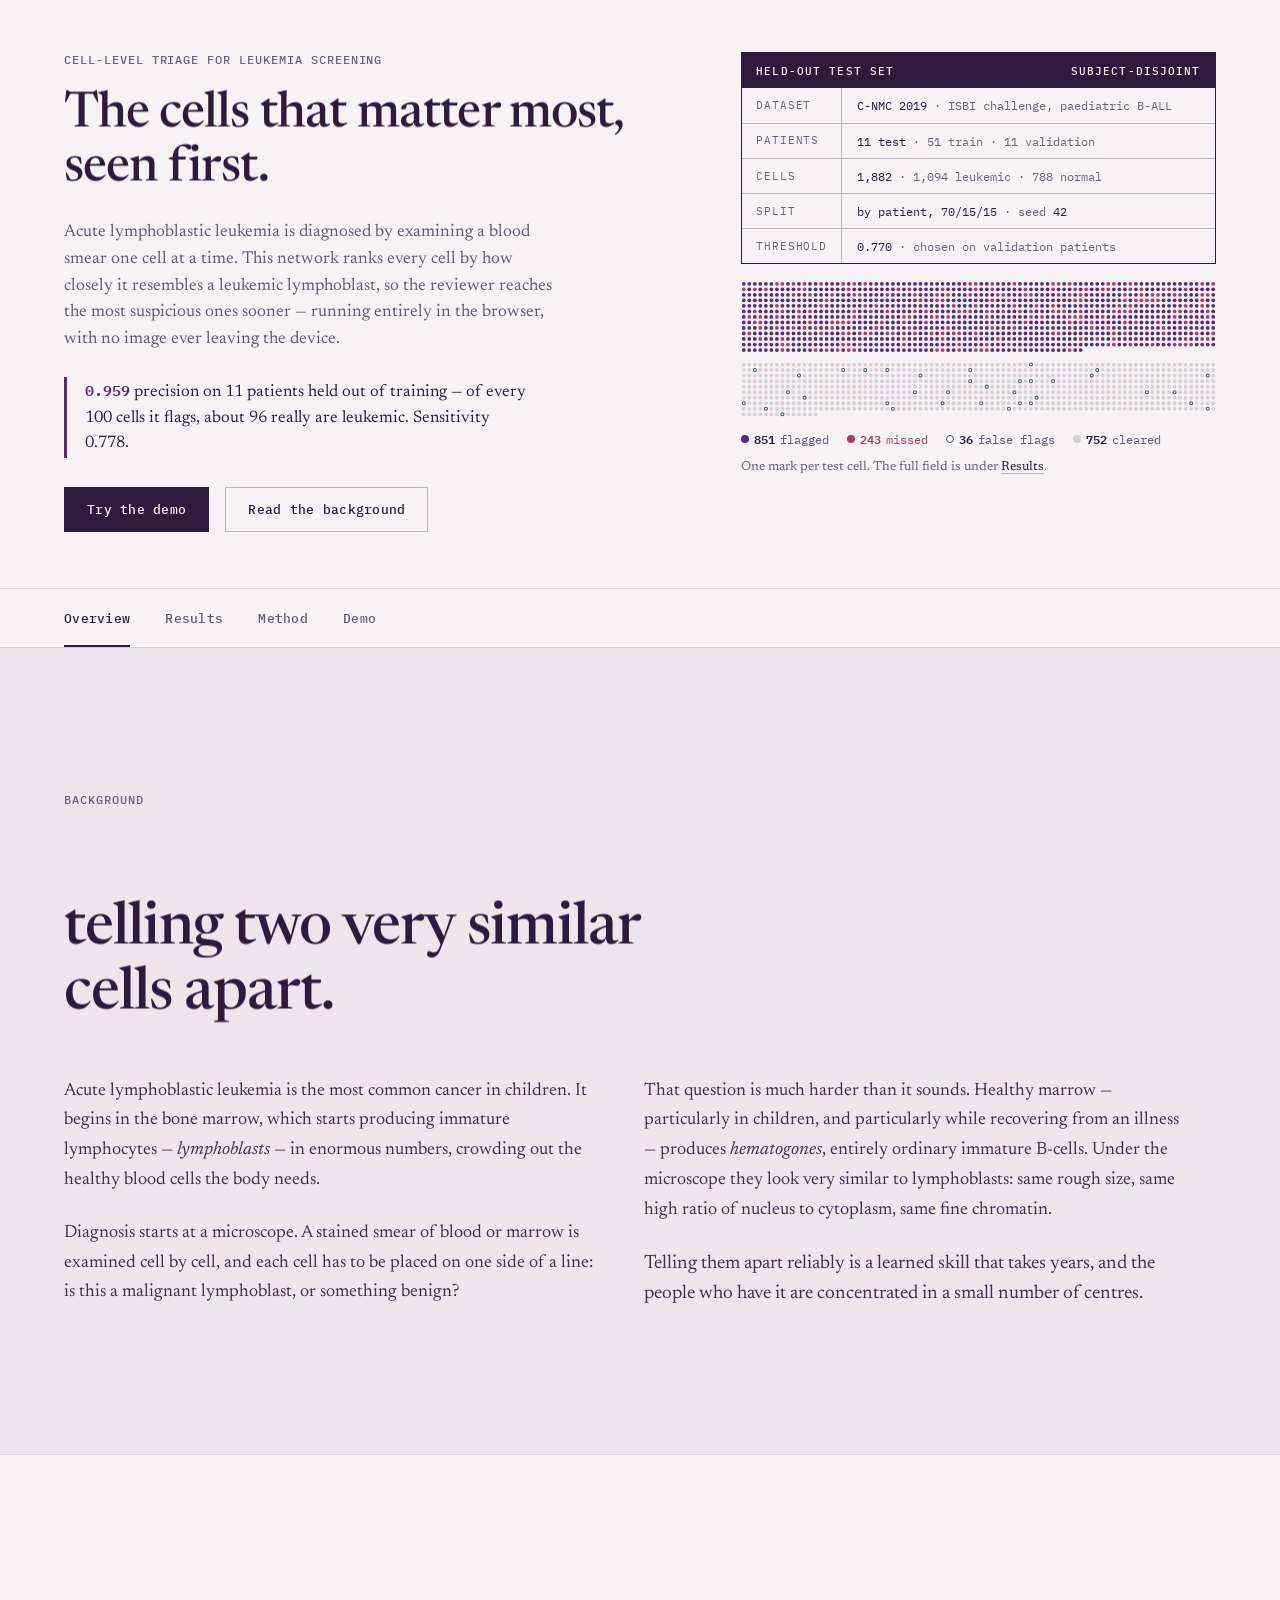
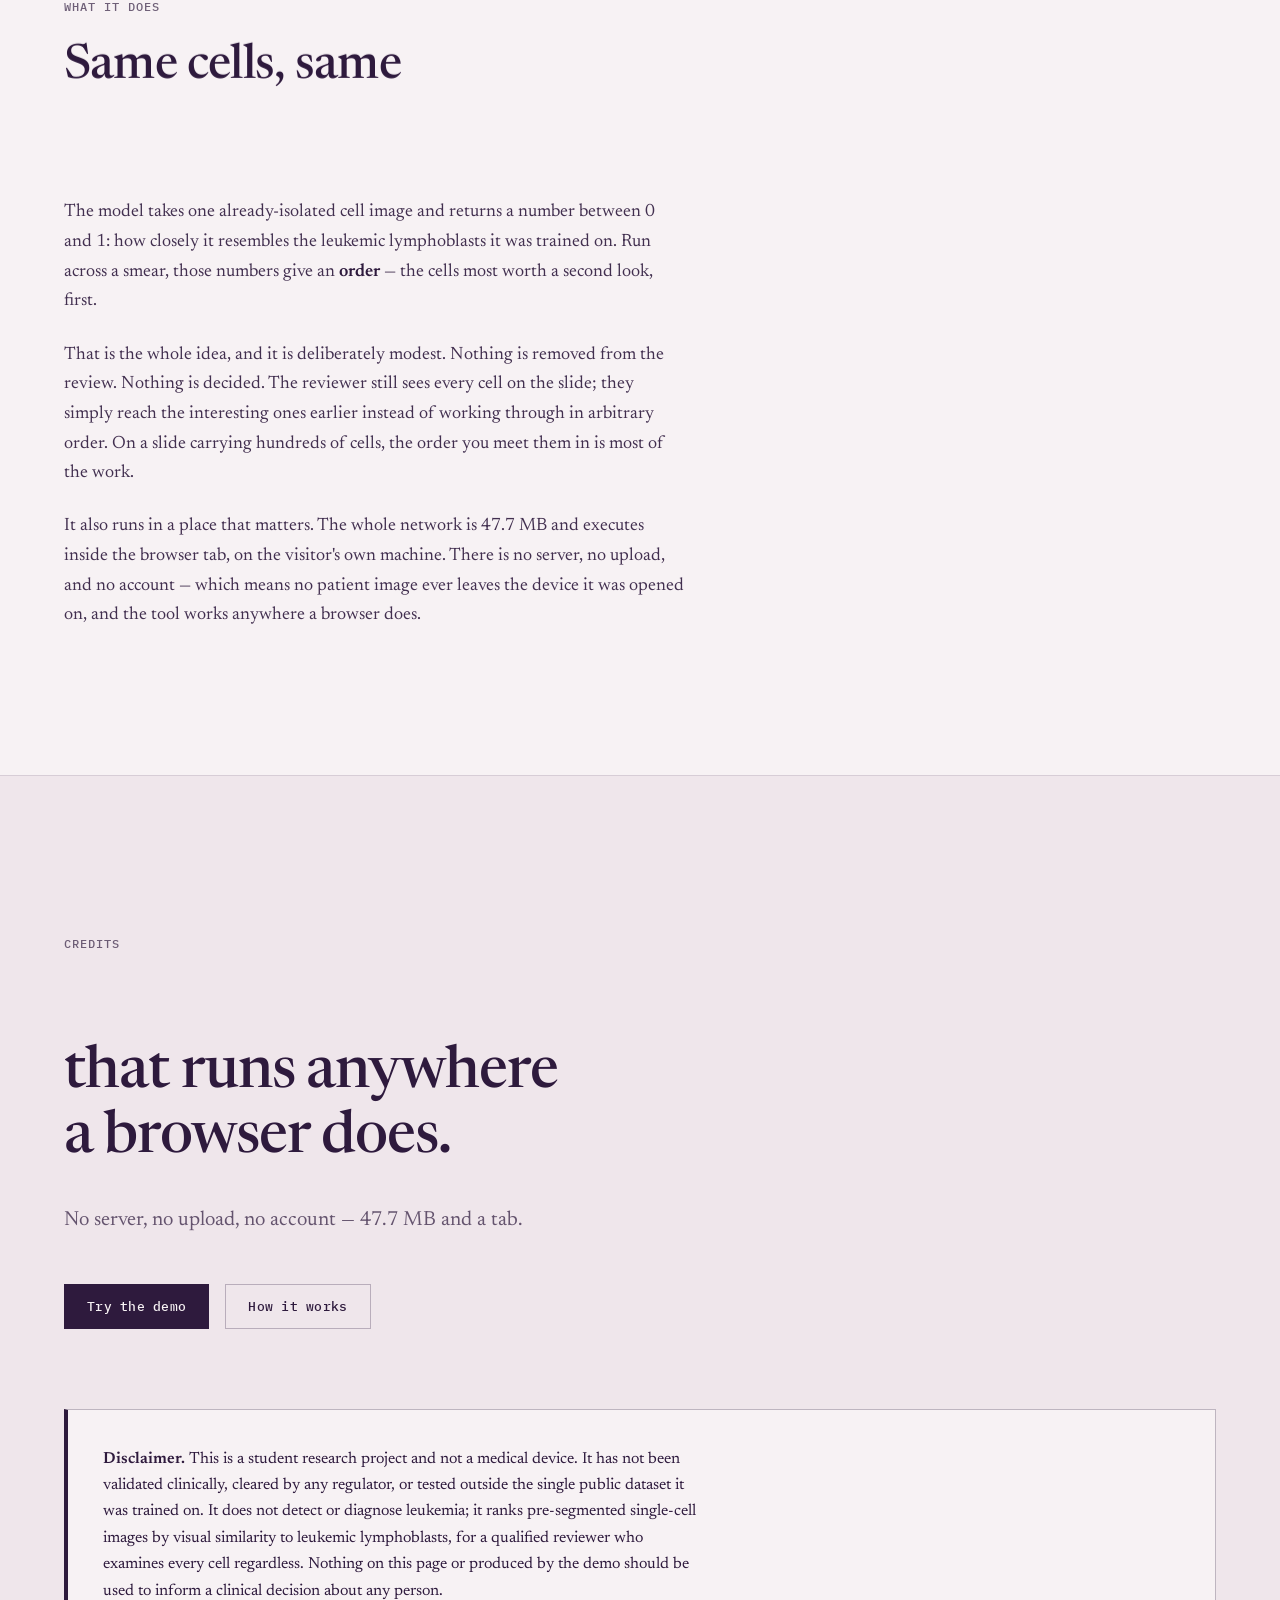
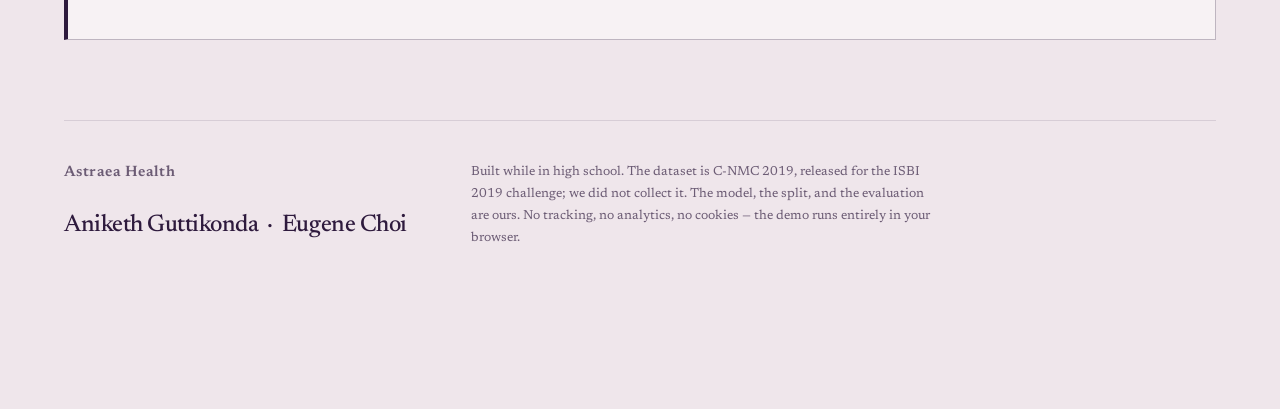
==== commit 15521de3: "Lead with the tool, move methodology behind it Order and emphasis only; no number changed and no dis" ====
--- a/index.html
+++ b/index.html
@@ -11,7 +11,7 @@
      three lines tagged [SITE URL] below, plus the "url" field inside the
      JSON-LD block, which cannot carry a tag because JSON forbids comments.
 
-     Placeholder is the GitHub Pages project URL. Moving to a custom domain
+     The site is served from the custom domain in CNAME. Moving it again
      means editing all four of those here, plus one line in each of:
          robots.txt    the `Sitemap:` line
          sitemap.xml   the `<loc>` line
@@ -25,19 +25,19 @@
      Twitter scrapers do not execute JavaScript, so the absolute URL has to be
      literal in the markup by the time the page is served.
 ═══════════════════════════════════════════════════════════════════════════ -->
-<link rel="canonical" href="https://anikethg2009.github.io/leukemia-classifier-site/"><!-- [SITE URL] -->
+<link rel="canonical" href="https://astraeahealth.org/"><!-- [SITE URL] -->
 
 <meta property="og:type" content="website">
 <meta property="og:site_name" content="Astraea Health">
 <meta property="og:title" content="Cell-level triage for leukemia – Astraea Health">
 <meta property="og:description" content="A neural network that ranks single white-blood-cell images by resemblance to leukemic lymphoblasts. Precision 0.959, AUC 0.858 on 11 patients held out of training.">
-<meta property="og:url" content="https://anikethg2009.github.io/leukemia-classifier-site/"><!-- [SITE URL] -->
+<meta property="og:url" content="https://astraeahealth.org/"><!-- [SITE URL] -->
 <meta property="og:locale" content="en_US">
-<meta property="og:image" content="https://anikethg2009.github.io/leukemia-classifier-site/og-card.png"><!-- [SITE URL] -->
+<meta property="og:image" content="https://astraeahealth.org/og-card.png"><!-- [SITE URL] -->
 <meta property="og:image:type" content="image/png">
 <meta property="og:image:width" content="1200">
 <meta property="og:image:height" content="630">
-<meta property="og:image:alt" content="A typographic card on pale pink paper: a small violet dot, the title &quot;Cell-level triage for acute lymphoblastic leukemia&quot; in dark violet ink, and a line reading 0.959 precision, 0.858 AUC, 1,882 cells.">
+<meta property="og:image:alt" content="A typographic card on pale pink paper: a small violet dot, the title &quot;Cell-level triage for acute lymphoblastic leukemia&quot; in dark violet ink, a line reading 0.959 precision, 0.858 AUC, 1,882 cells, and beneath it in rose: missed 243 of 1,094 leukemic cells.">
 
 <meta name="twitter:card" content="summary_large_image">
 <meta name="twitter:title" content="Cell-level triage for leukemia – Astraea Health">
@@ -48,7 +48,7 @@
   "@context": "https://schema.org",
   "@type": "WebApplication",
   "name": "Cell-level triage for acute lymphoblastic leukemia",
-  "url": "https://anikethg2009.github.io/leukemia-classifier-site/",
+  "url": "https://astraeahealth.org/",
   "description": "A neural network that ranks single white-blood-cell images by resemblance to leukemic lymphoblasts. Precision 0.959, AUC 0.858 on 11 patients held out of training.",
   "applicationCategory": "ResearchApplication",
   "browserRequirements": "Requires JavaScript and WebAssembly for the demo; the rest of the page needs neither.",
@@ -103,9 +103,8 @@
       smear one cell at a time. This network ranks every cell by how closely it resembles a leukemic
       lymphoblast, so the reviewer reaches the most suspicious ones sooner — running entirely in the
       browser, with no image ever leaving the device.</p>
-      <p class="hero__miss">At the 0.770 threshold it missed <b>243 of 1,094</b> leukemic cells
-      in the test set — sensitivity 0.778. An unflagged cell has not been cleared; the reviewer
-      still reads every one.</p>
+      <p class="hero__lead"><b>0.959</b> precision on 11 patients held out of training — of every
+      100 cells it flags, about 96 really are leukemic. Sensitivity 0.778.</p>
       <div class="btn-row">
         <a class="btn" href="#sec-demo">Try the demo</a>
         <a class="btn-ghost" href="#background">Read the background</a>
@@ -126,7 +125,7 @@
 
       <figure class="minifield">
         <canvas id="minifield" role="img"
-          aria-label="A small field of 1,882 marks, one per test cell. Upper block, the 1,094 leukemic cells: 851 flagged, then 243 missed along its lower edge. Lower block, the 788 normal cells: 36 falsely flagged, 752 cleared."></canvas>
+          aria-label="A small field of 1,882 marks, one per test cell, with the outcomes interspersed. Upper block, the 1,094 leukemic cells: 851 flagged and 243 missed. Lower block, the 788 normal cells: 36 falsely flagged and 752 cleared."></canvas>
         <ul class="minifield__key">
           <li><span class="key key--tp" aria-hidden="true"></span><b>851</b> flagged</li>
           <li class="is-miss"><span class="key key--fn" aria-hidden="true"></span><b>243</b> missed</li>
@@ -243,6 +242,10 @@
         <p class="stat__c">the whole network, downloaded once and run inside your browser</p>
       </div>
     </div>
+
+    <p class="miss-line" data-reveal>At the 0.770 threshold it missed <b>243 of 1,094</b> leukemic
+    cells in the test set — sensitivity 0.778. An unflagged cell has not been cleared; the
+    reviewer still reads every one.</p>
 
     <h3 class="h-sub" data-reveal>1,882 cells, and what happened to each one</h3>
     <p class="prose" data-reveal>Every cell in the test set is one mark. The upper block is the
@@ -368,65 +371,6 @@
 
 
 <section class="panel" id="panel-method" role="tabpanel" aria-labelledby="tab-method" tabindex="-1">
-
-<!-- ─────────────────────────────  validation  ───────────────────────────── -->
-<section class="section" id="validation">
-  <div class="wrap">
-    <p class="eyebrow" data-reveal>validation</p>
-    <h2 class="h-section">
-      <span class="mask"><span>Scored the hard way,</span></span>
-      <span class="mask"><span>on purpose.</span></span>
-    </h2>
-
-    <div class="prose" data-reveal>
-      <p>C-NMC gives you many cells per patient, and the obvious way to split it — divide the
-      images at random — puts cells from the same patient on both sides of the wall. That looks
-      harmless and is not.</p>
-      <p>Cells from one patient share a blood draw, a staining batch, a slide, a microscope, and
-      a lighting setup. Those things leave a signature on every image — a cast, a texture, a
-      background tint — that has nothing to do with whether the cell is malignant. A network with
-      cells from patient 07 in its training set does not have to learn what a lymphoblast is in
-      order to score patient 07's test cells. It can learn what patient 07 looks like, and recall
-      the label.</p>
-      <p>So the split here was rebuilt by patient, and verified subject-disjoint before training
-      began. Every number on this page comes from eleven patients the network had never seen in
-      any form.</p>
-    </div>
-
-    <figure class="split" data-reveal>
-      <div id="splitfig"></div>
-      <figcaption>Schematic, not data. Under a random split by image, patient 07's cells are
-      on both sides and the label can be recovered by recognising the patient. Under a split
-      by patient, patient 07 is on one side only, and the test set asks a question the network
-      has not already been given the answer to.</figcaption>
-    </figure>
-
-    <p class="tcaption" id="ba-cap" data-reveal>The same architecture, the same data, the same
-    recipe. The only change was which folder each file went into.</p>
-    <div class="scroll-x" data-reveal>
-    <table class="before-after" aria-describedby="ba-cap">
-      <thead>
-        <tr><th scope="col">Measure</th>
-            <th scope="col" class="num">Split by image<span>the easy score</span></th>
-            <th scope="col" class="num">Split by patient<span>what is published</span></th>
-            <th scope="col" class="num">Change</th></tr>
-      </thead>
-      <tbody>
-        <tr><th scope="row">F1</th>
-            <td class="num stale">0.953</td><td class="num live">0.859</td>
-            <td class="num delta">&minus;0.094</td></tr>
-        <tr><th scope="row">Sensitivity</th>
-            <td class="num stale">0.947</td><td class="num live">0.778</td>
-            <td class="num delta">&minus;0.169</td></tr>
-      </tbody>
-    </table>
-    </div>
-
-    <p class="kicker" data-reveal>Splitting by patient is harder to score well on, and it is the
-    only split that answers the question a clinic would actually ask: how does this behave on
-    someone it has never met? The published figures are the ones that survived that test.</p>
-  </div>
-</section>
 
 <!-- ─────────────────────────────  method cards  ───────────────────────────── -->
 <section class="section" id="sec-method">
@@ -476,6 +420,64 @@
   </div>
 </section>
 
+<!-- ─────────────────────────────  validation method  ───────────────────────────── -->
+<section class="section" id="validation">
+  <div class="wrap">
+    <p class="eyebrow" data-reveal>validation method</p>
+    <h2 class="h-section">
+      <span class="mask"><span>How it was tested.</span></span>
+    </h2>
+
+    <div class="prose" data-reveal>
+      <p>C-NMC contains many cells per patient. Dividing the images at random would place cells
+      from the same patient in both the training set and the test set, so the evaluation here
+      splits by patient instead.</p>
+      <p>Cells from one patient share a blood draw, a staining batch, a slide, a microscope, and
+      a lighting setup. Those leave a signature on every image — a cast, a texture, a background
+      tint — that has nothing to do with whether the cell is malignant. A network with cells from
+      patient 07 in its training set does not have to learn what a lymphoblast is in order to
+      score patient 07's test cells; it can learn what patient 07 looks like, and recall the
+      label.</p>
+      <p>The first version of the split was by image. The published split is by patient, verified
+      subject-disjoint before training began. Every number on this page comes from eleven
+      patients the network had never seen in any form.</p>
+    </div>
+
+    <figure class="split" data-reveal>
+      <div id="splitfig"></div>
+      <figcaption>Schematic, not data. Under a random split by image, patient 07's cells are
+      on both sides and the label can be recovered by recognising the patient. Under a split
+      by patient, patient 07 is on one side only, and the test set asks a question the network
+      has not already been given the answer to.</figcaption>
+    </figure>
+
+    <p class="tcaption" id="ba-cap" data-reveal>The same architecture, the same data, the same
+    recipe. The only change was which folder each file went into.</p>
+    <div class="scroll-x" data-reveal>
+    <table class="before-after" aria-describedby="ba-cap">
+      <thead>
+        <tr><th scope="col">Measure</th>
+            <th scope="col" class="num">Split by image<span>the easy score</span></th>
+            <th scope="col" class="num">Split by patient<span>what is published</span></th>
+            <th scope="col" class="num">Change</th></tr>
+      </thead>
+      <tbody>
+        <tr><th scope="row">F1</th>
+            <td class="num stale">0.953</td><td class="num live">0.859</td>
+            <td class="num delta">&minus;0.094</td></tr>
+        <tr><th scope="row">Sensitivity</th>
+            <td class="num stale">0.947</td><td class="num live">0.778</td>
+            <td class="num delta">&minus;0.169</td></tr>
+      </tbody>
+    </table>
+    </div>
+
+    <p class="kicker" data-reveal>A patient-level split scores lower, and it is the split that
+    matches the question a clinic would ask: how does this behave on someone it has never met?
+    The published figures are measured that way.</p>
+  </div>
+</section>
+
 <!-- ─────────────────────────────  scope  ───────────────────────────── -->
 <section class="section" id="limits">
   <div class="wrap">
--- a/style.css
+++ b/style.css
@@ -178,10 +178,16 @@
 .hero .subhead{ max-width:50ch; margin-top:1.4rem; font-size:clamp(1.05rem,1.35vw,1.2rem); }
 .hero .btn-row{ margin-top:1.8rem; }
 
-/* the honest headline: rose, and never below the fold */
-.hero__miss{ margin:1.5rem 0 0; max-width:52ch; padding:.15em 0 .15em 1.1rem;
-  border-left:3px solid var(--rose); color:var(--ink); font-size:1.05rem; line-height:1.5; }
-.hero__miss b{ font-family:var(--mono); font-weight:600; color:var(--rose);
+/* what it gets right, in the hue of a correctly flagged cell */
+.hero__lead{ margin:1.5rem 0 0; max-width:52ch; padding:.15em 0 .15em 1.1rem;
+  border-left:3px solid var(--violet); color:var(--ink); font-size:1.05rem; line-height:1.5; }
+.hero__lead b{ font-family:var(--mono); font-weight:600; color:var(--violet);
+  font-variant-numeric:tabular-nums; font-size:.92em; }
+
+/* the miss rate, stated in words directly under the Results figures */
+.miss-line{ margin:3rem 0 0; max-width:60ch; padding:.2em 0 .2em 1.2rem;
+  border-left:3px solid var(--rose); color:var(--ink); font-size:1.15rem; line-height:1.55; }
+.miss-line b{ font-family:var(--mono); font-weight:600; color:var(--rose);
   font-variant-numeric:tabular-nums; font-size:.92em; }
 
 /* ── specimen label: reads like the paper label on a microscope slide ────── */
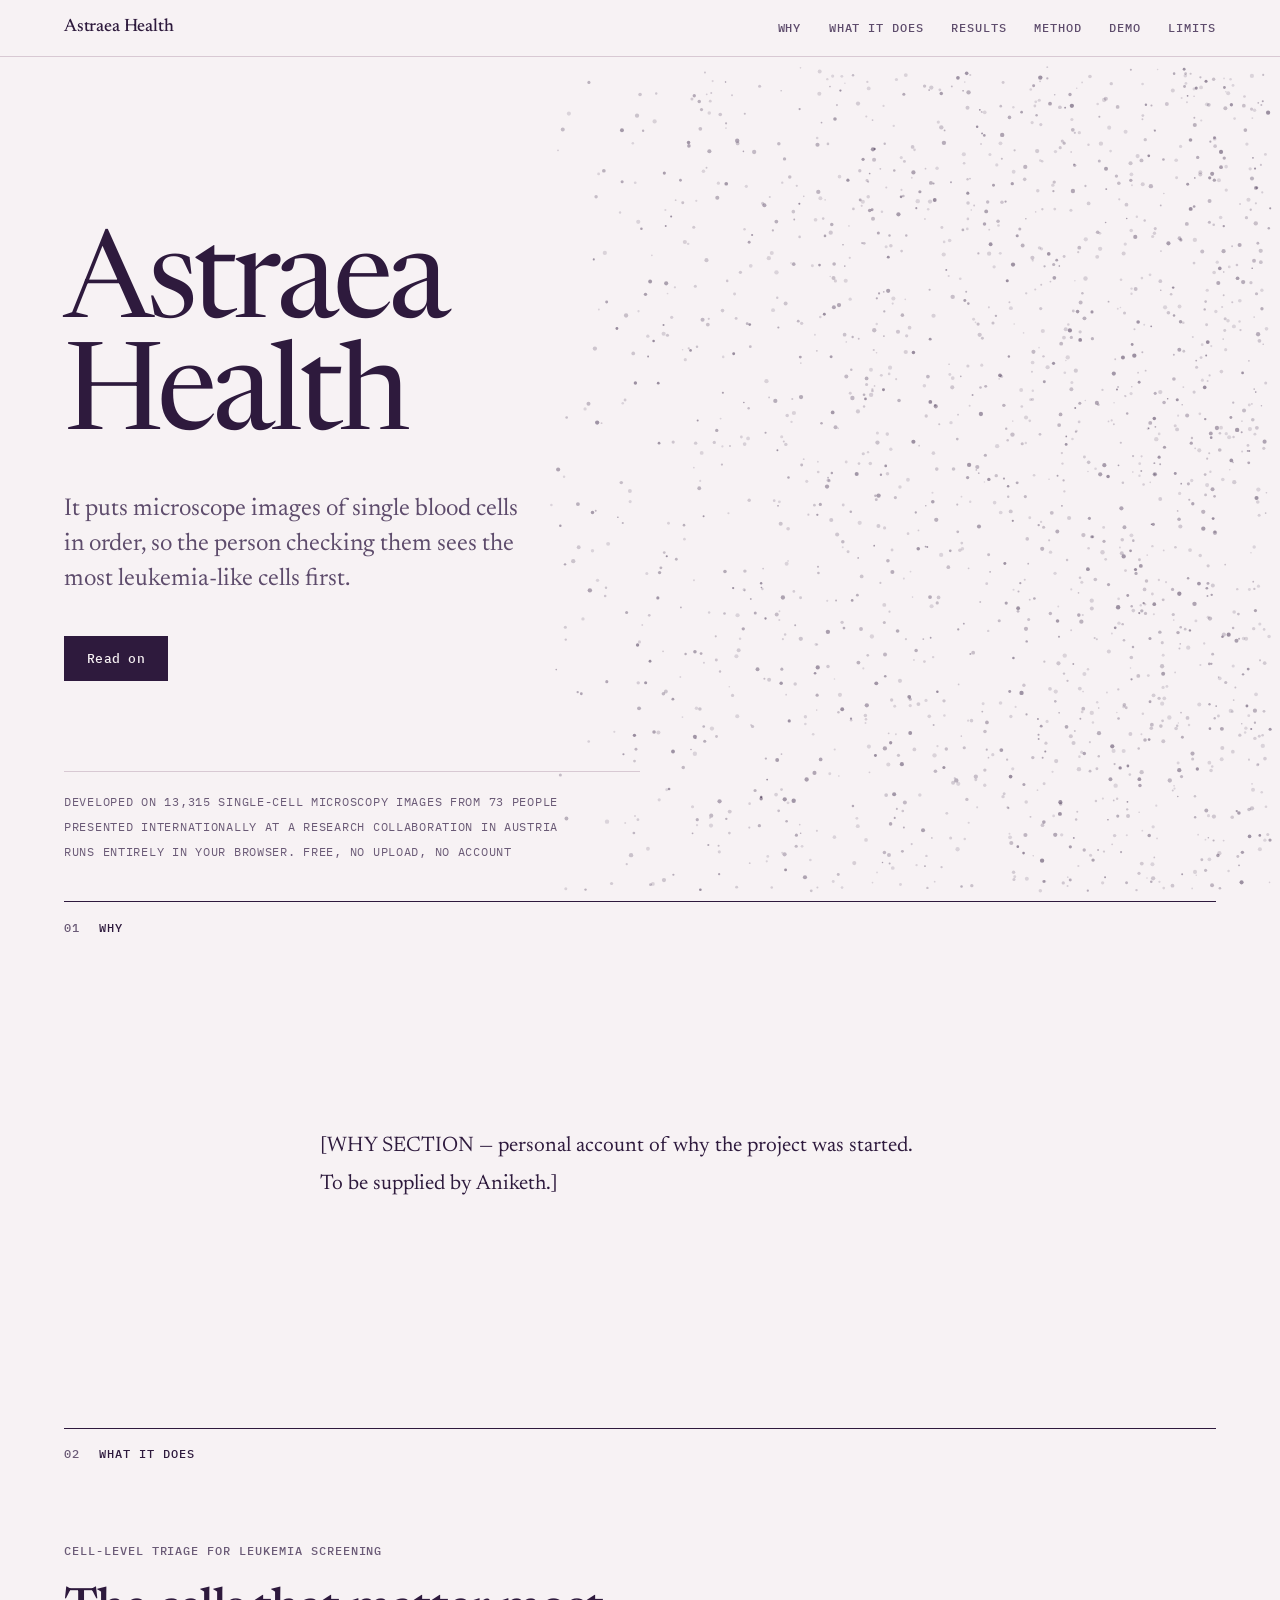
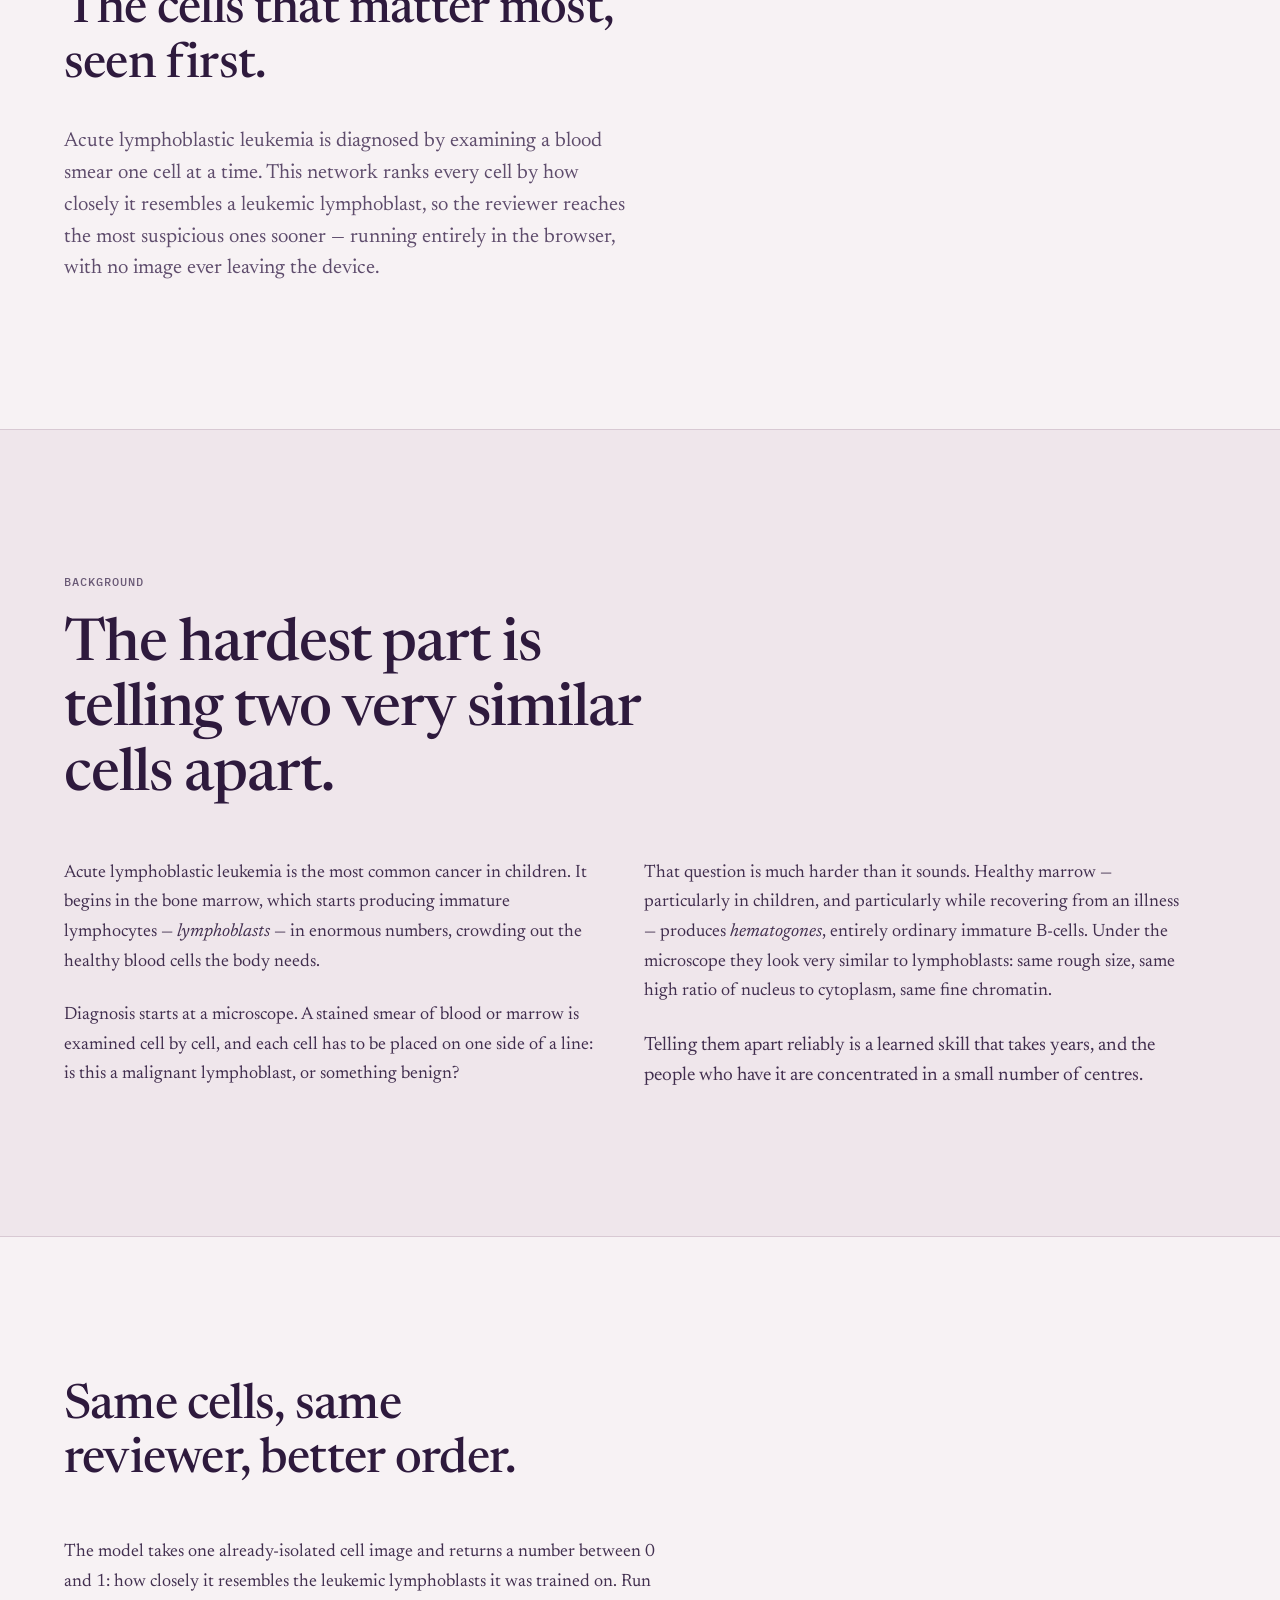
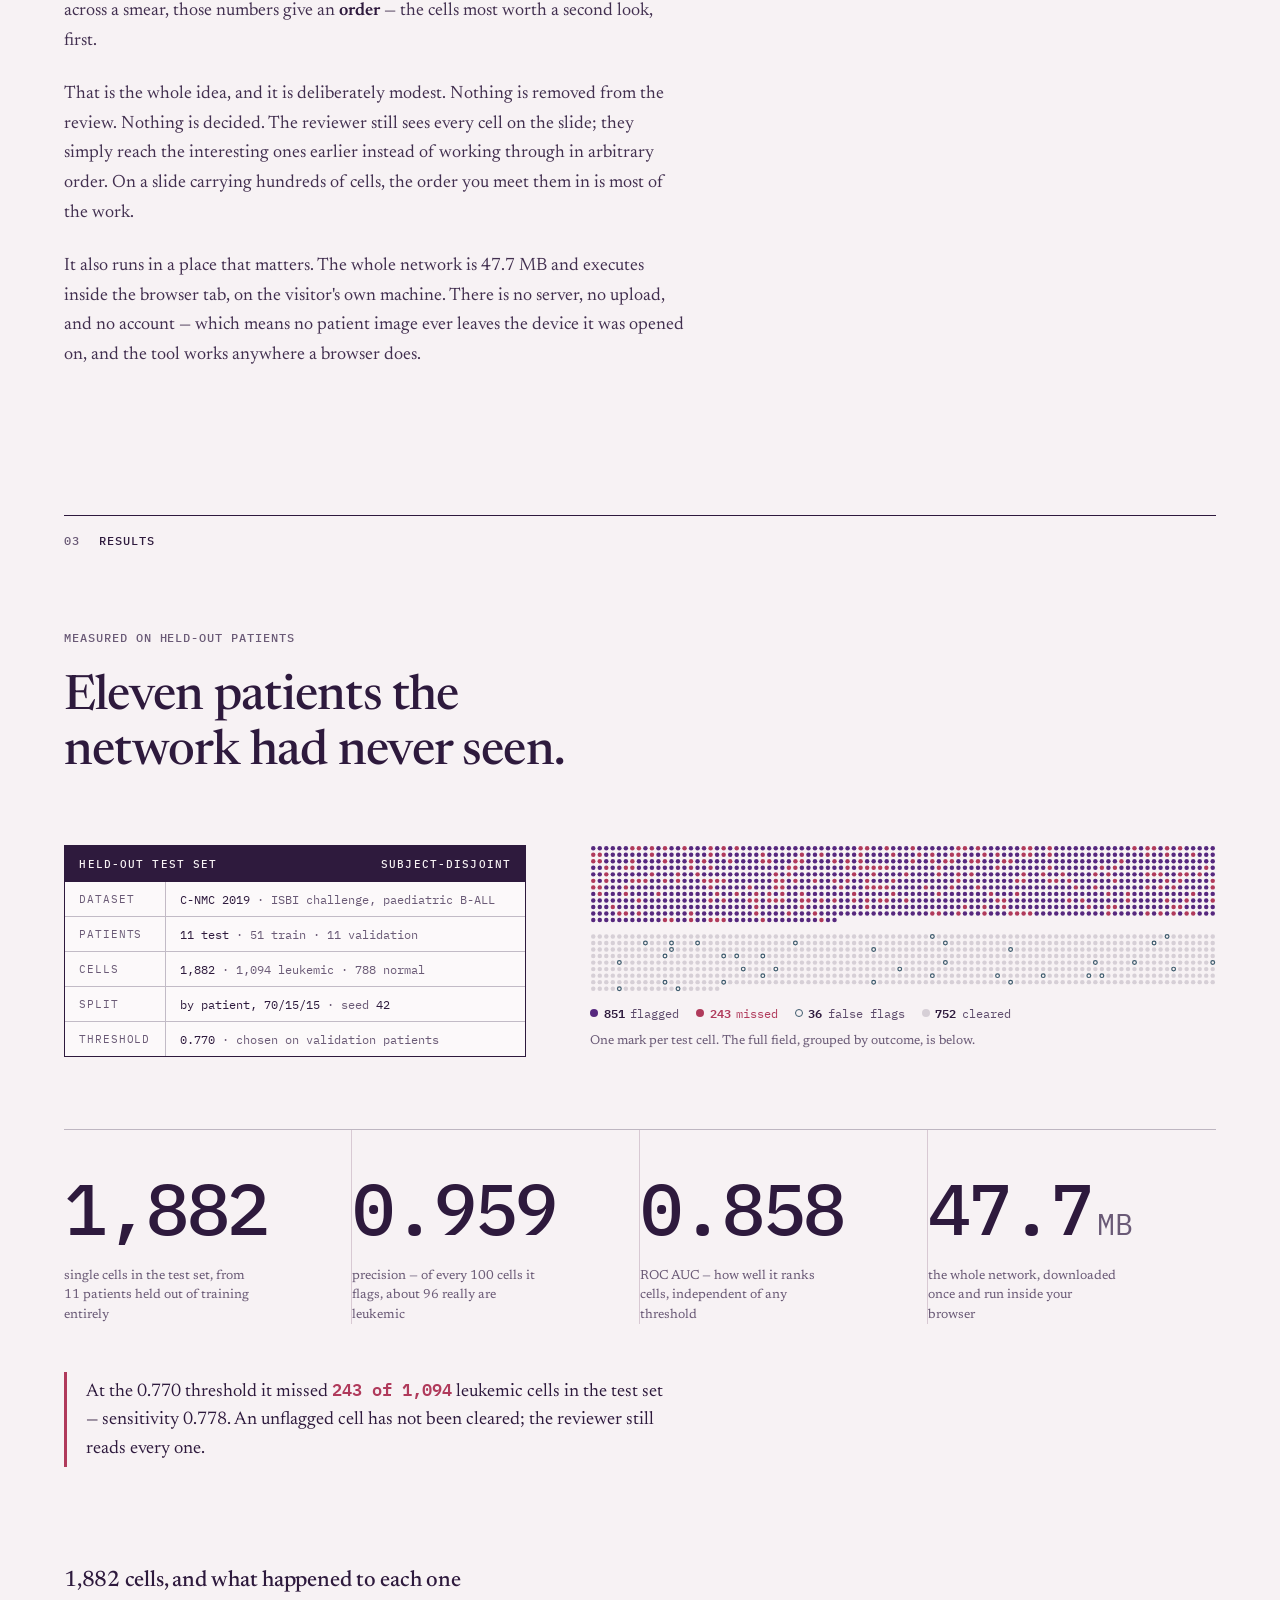
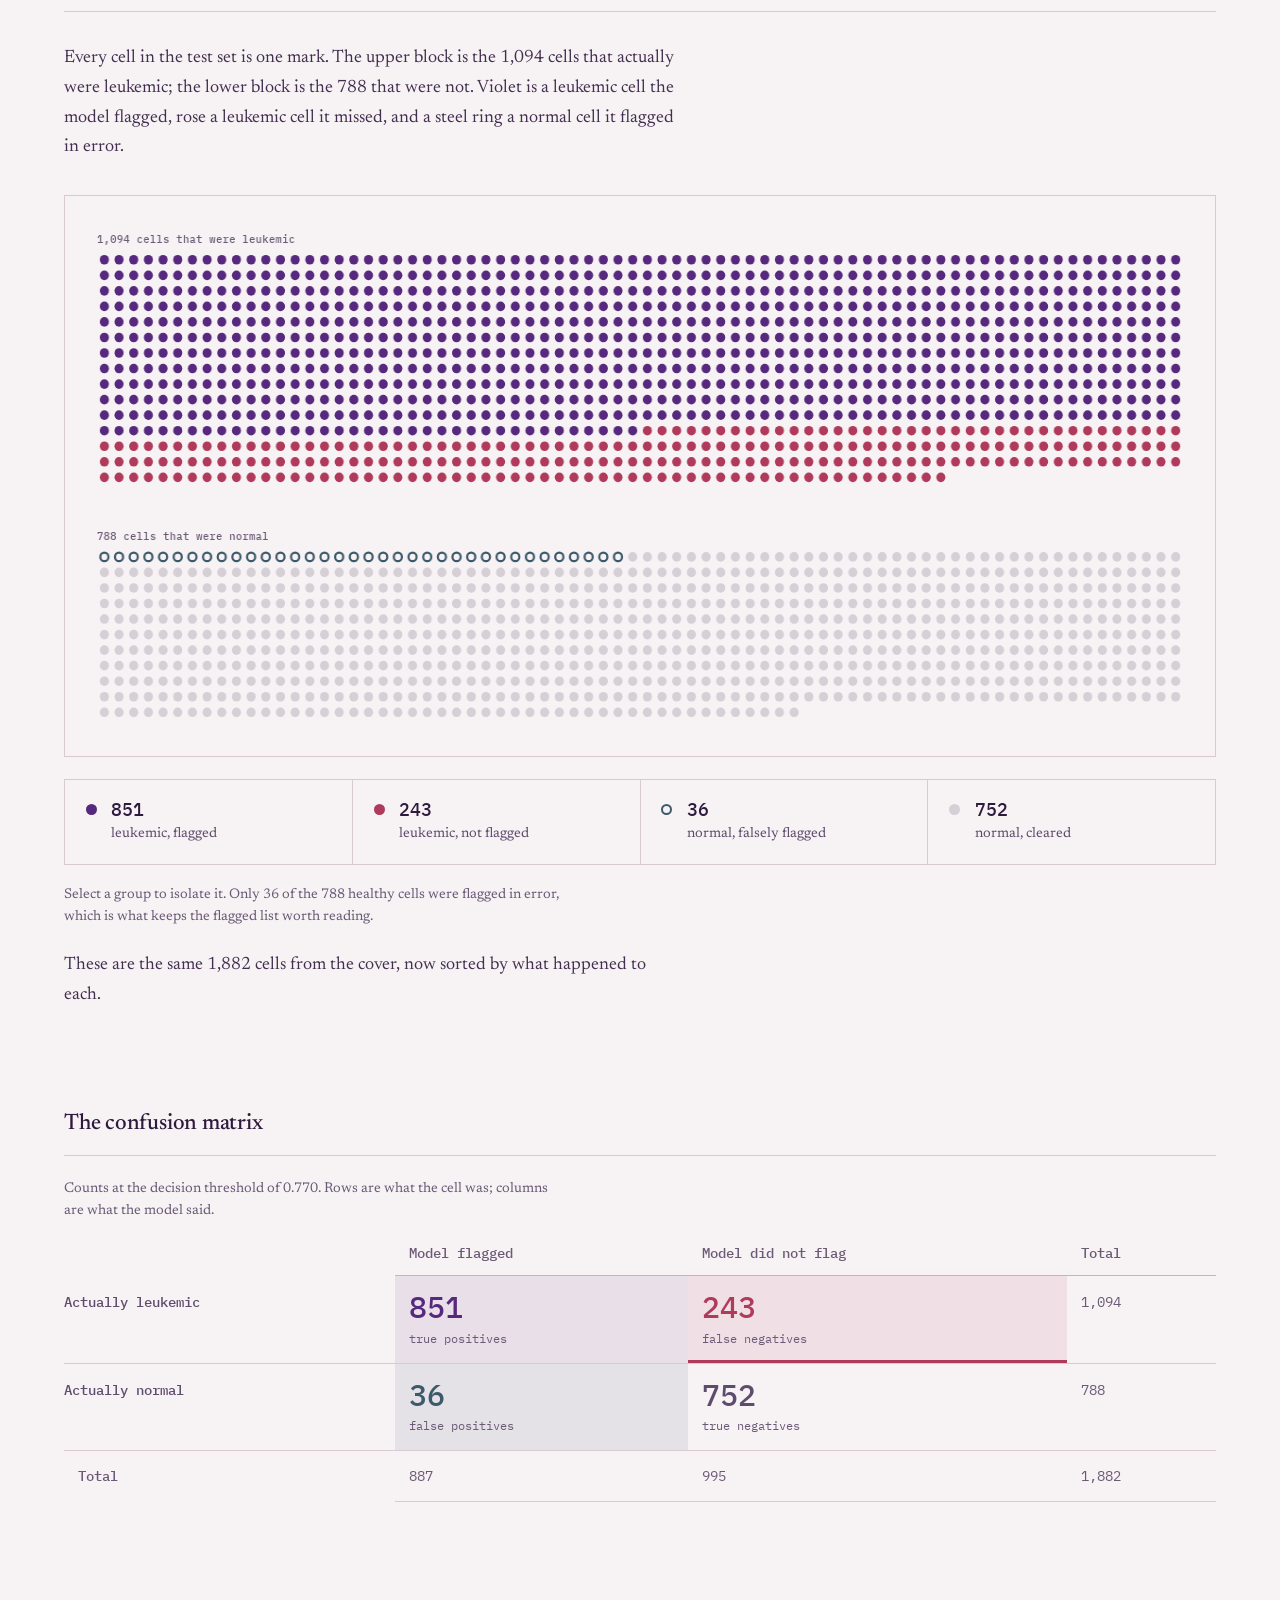
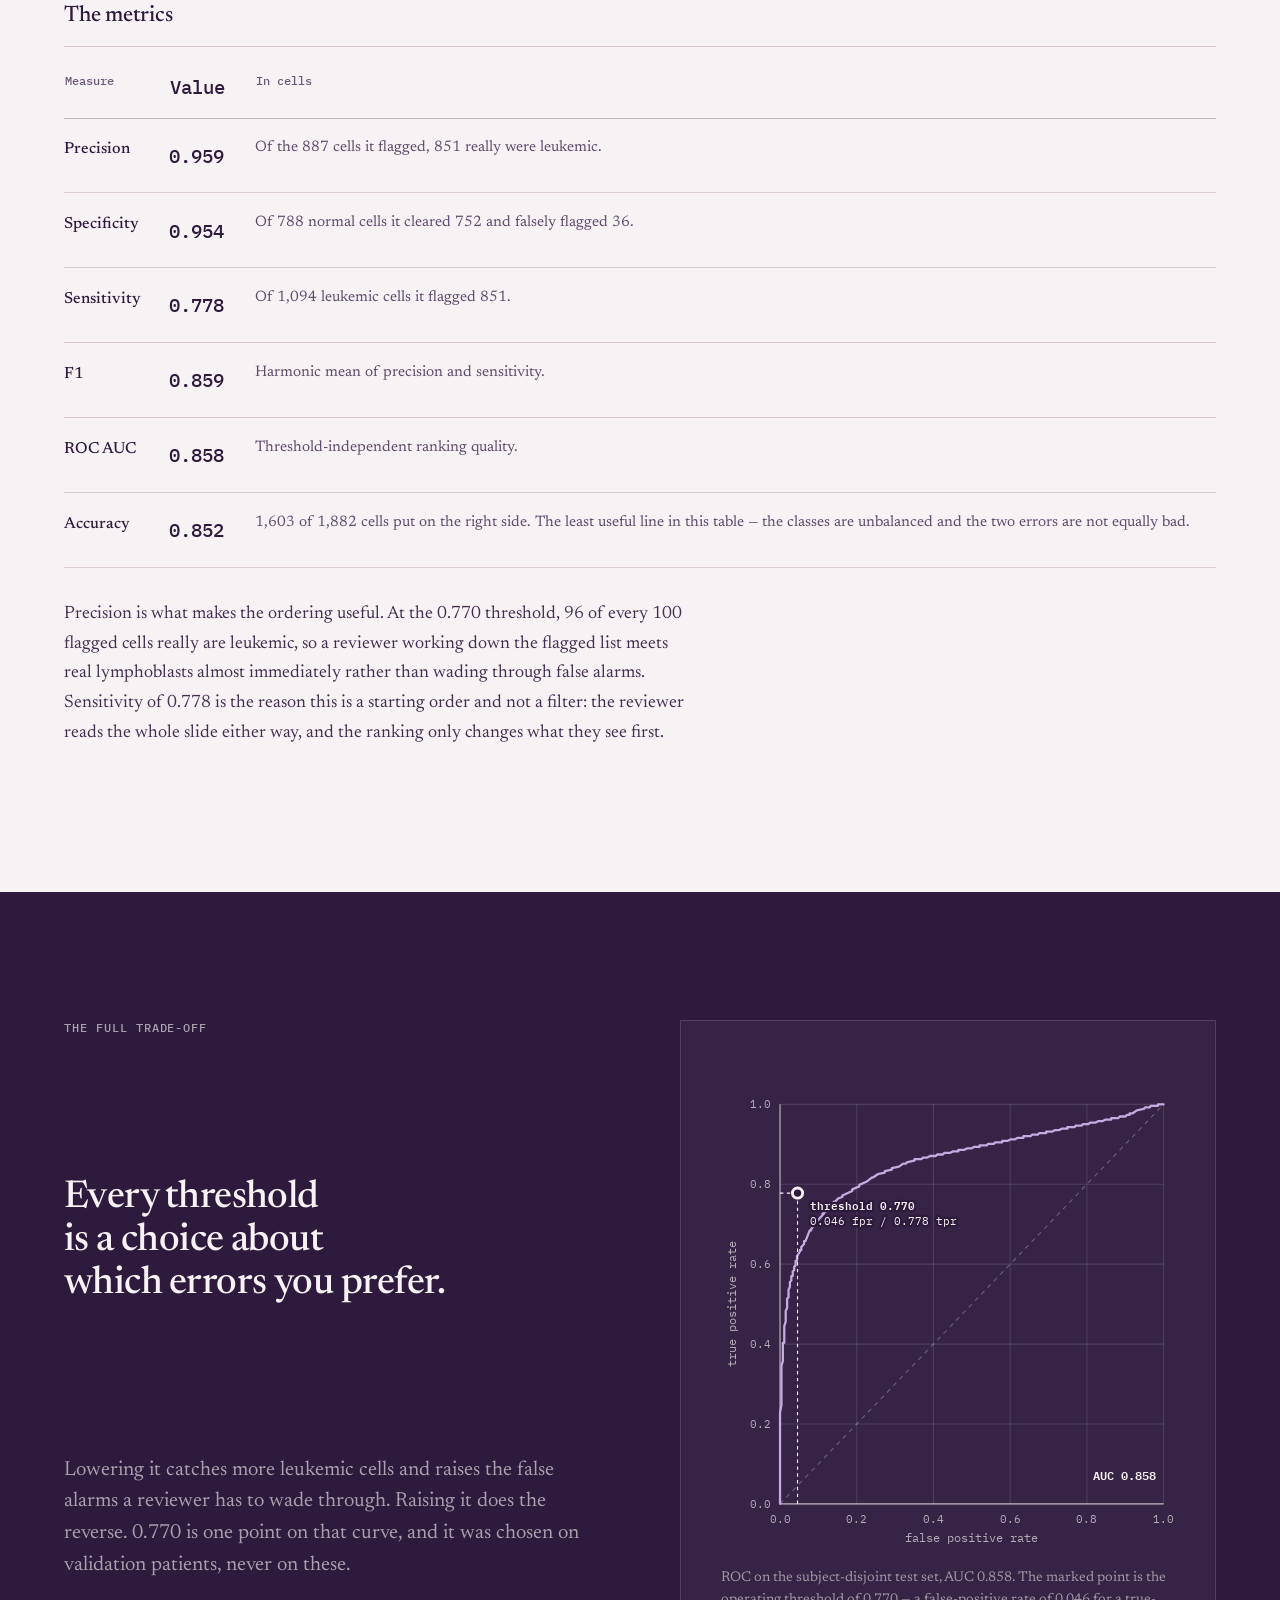
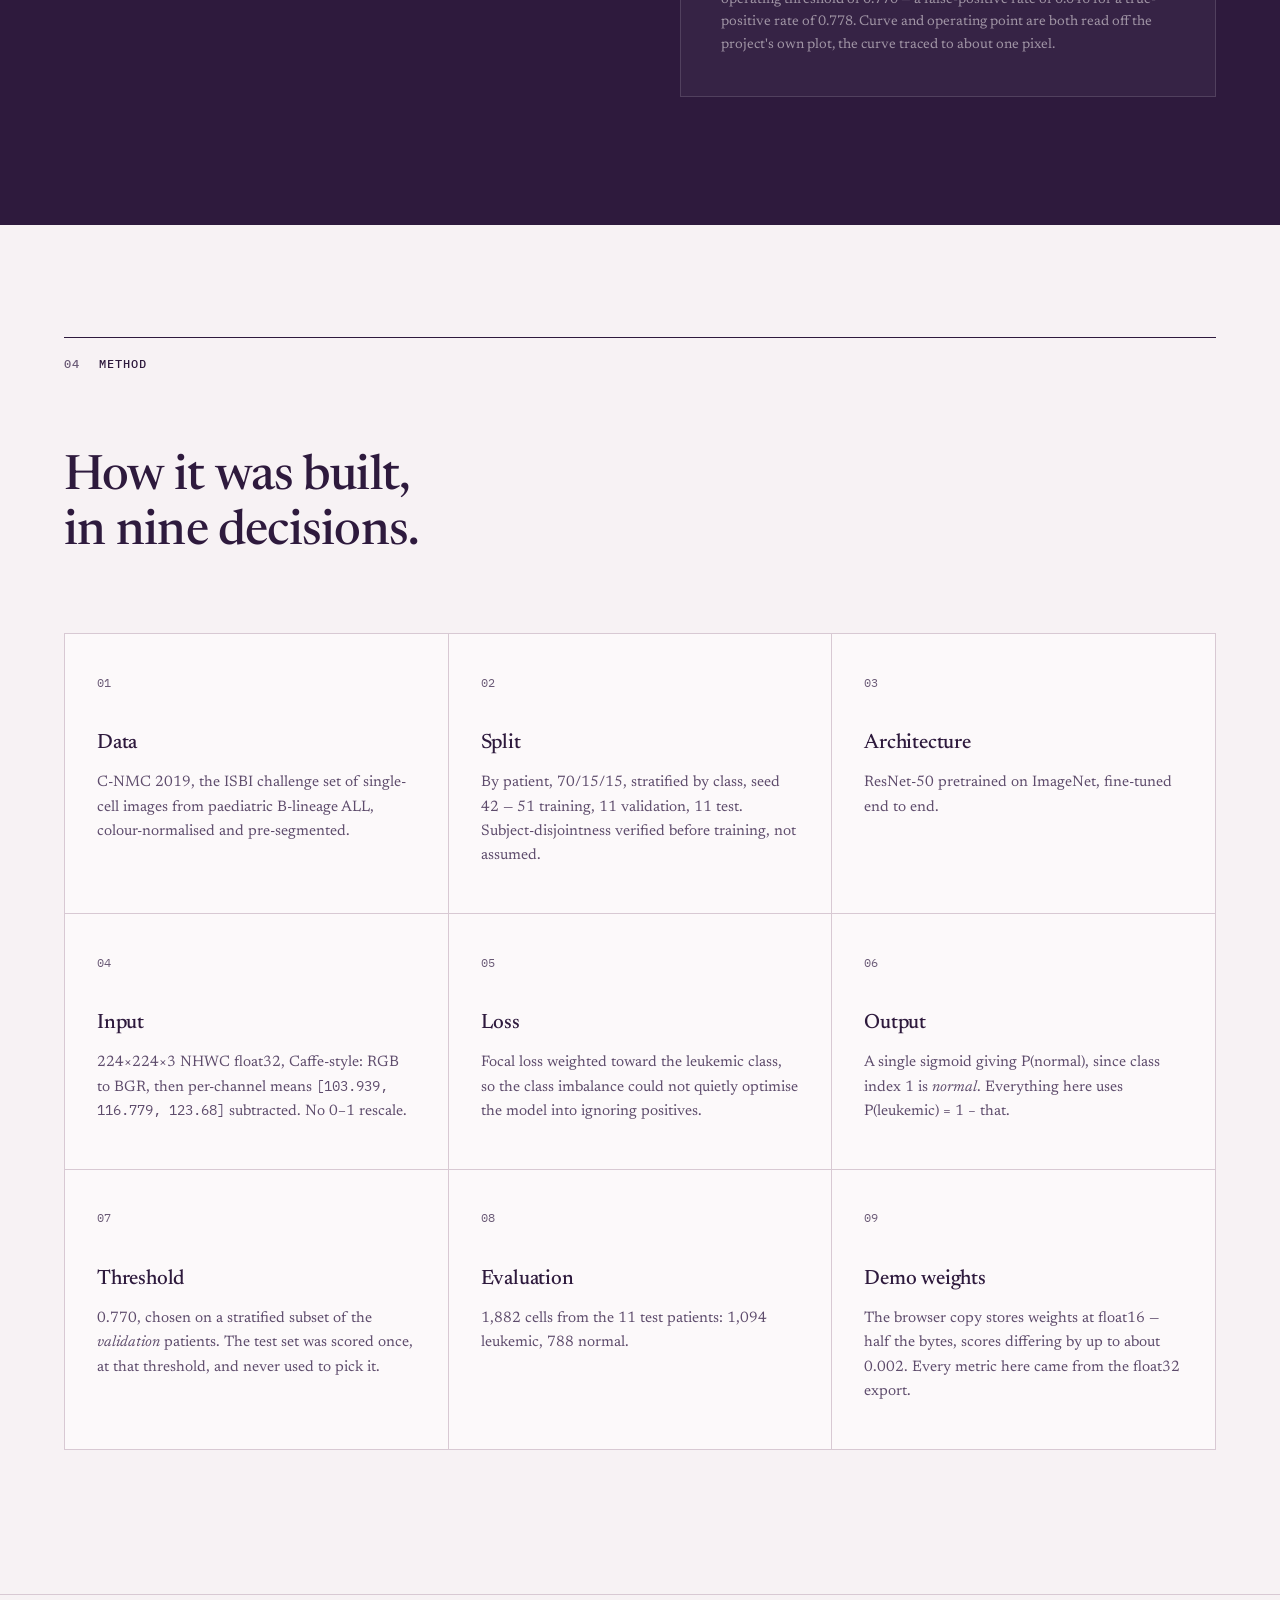
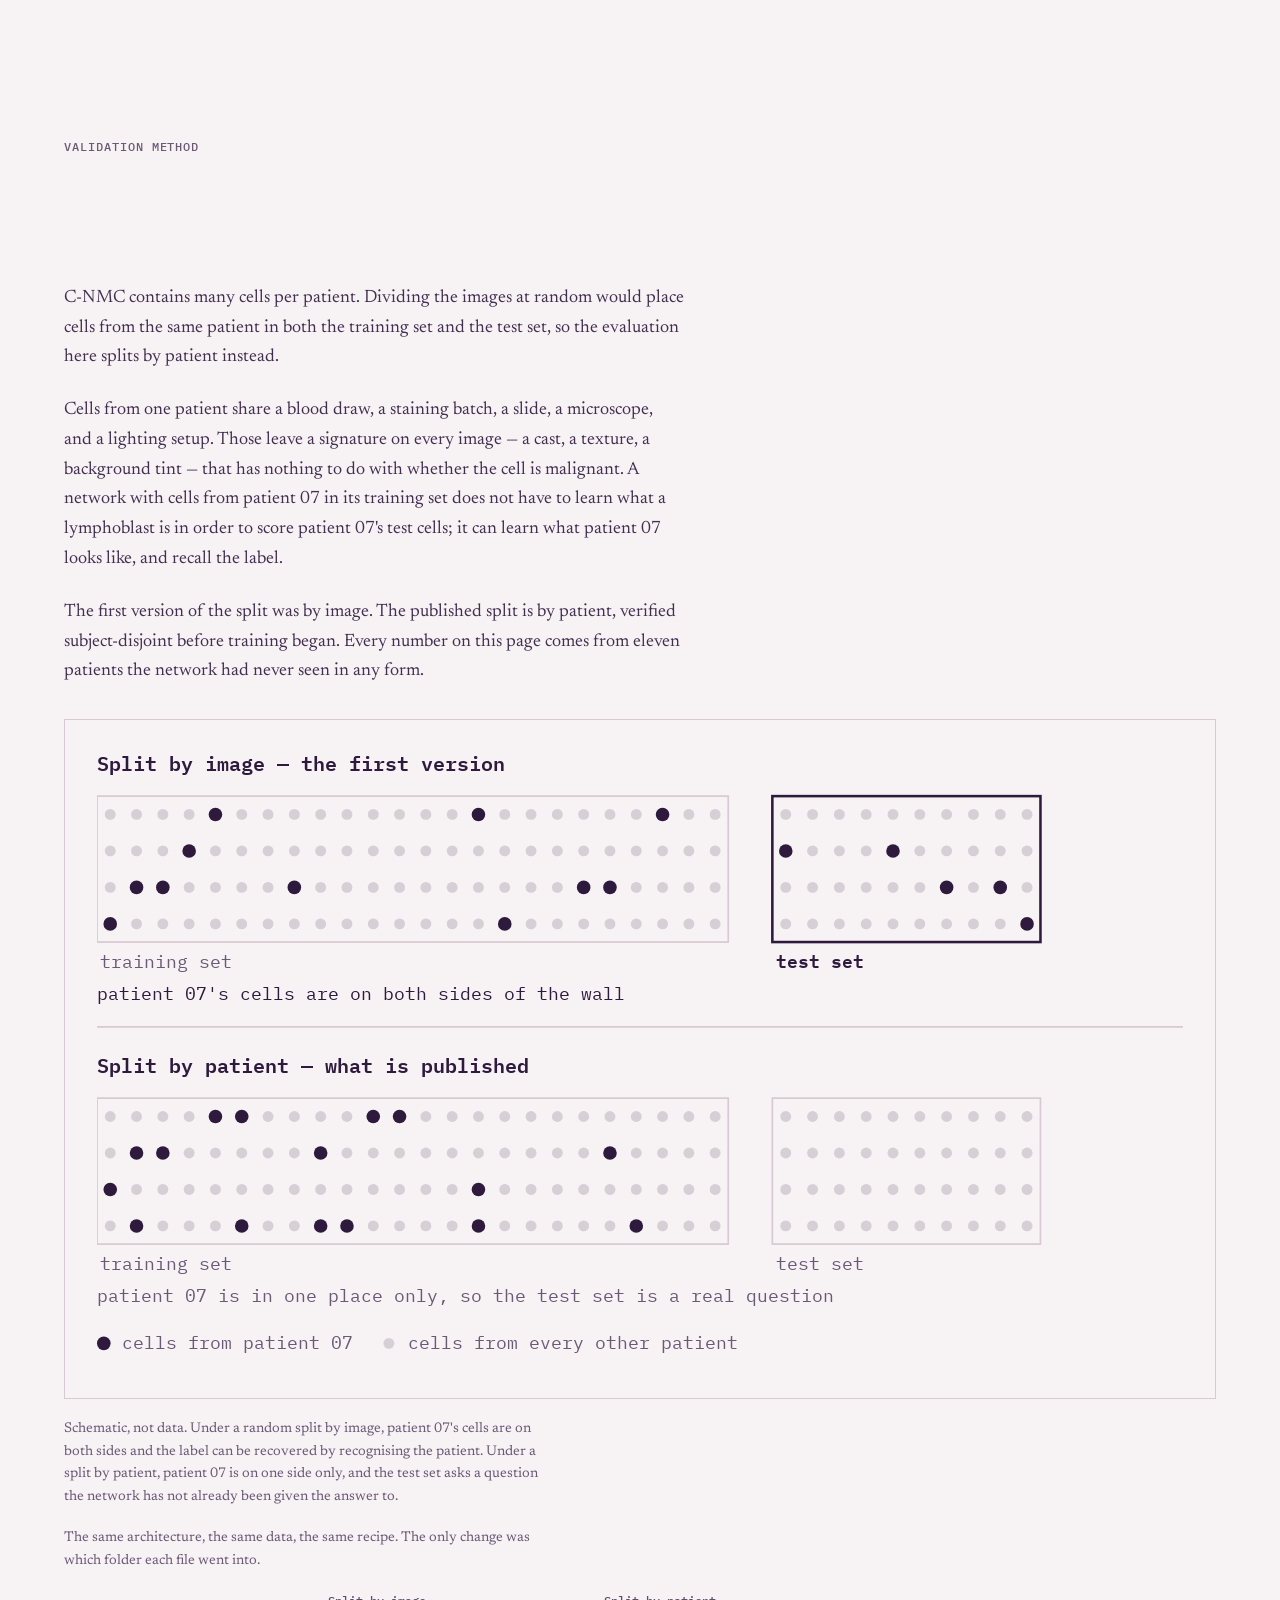
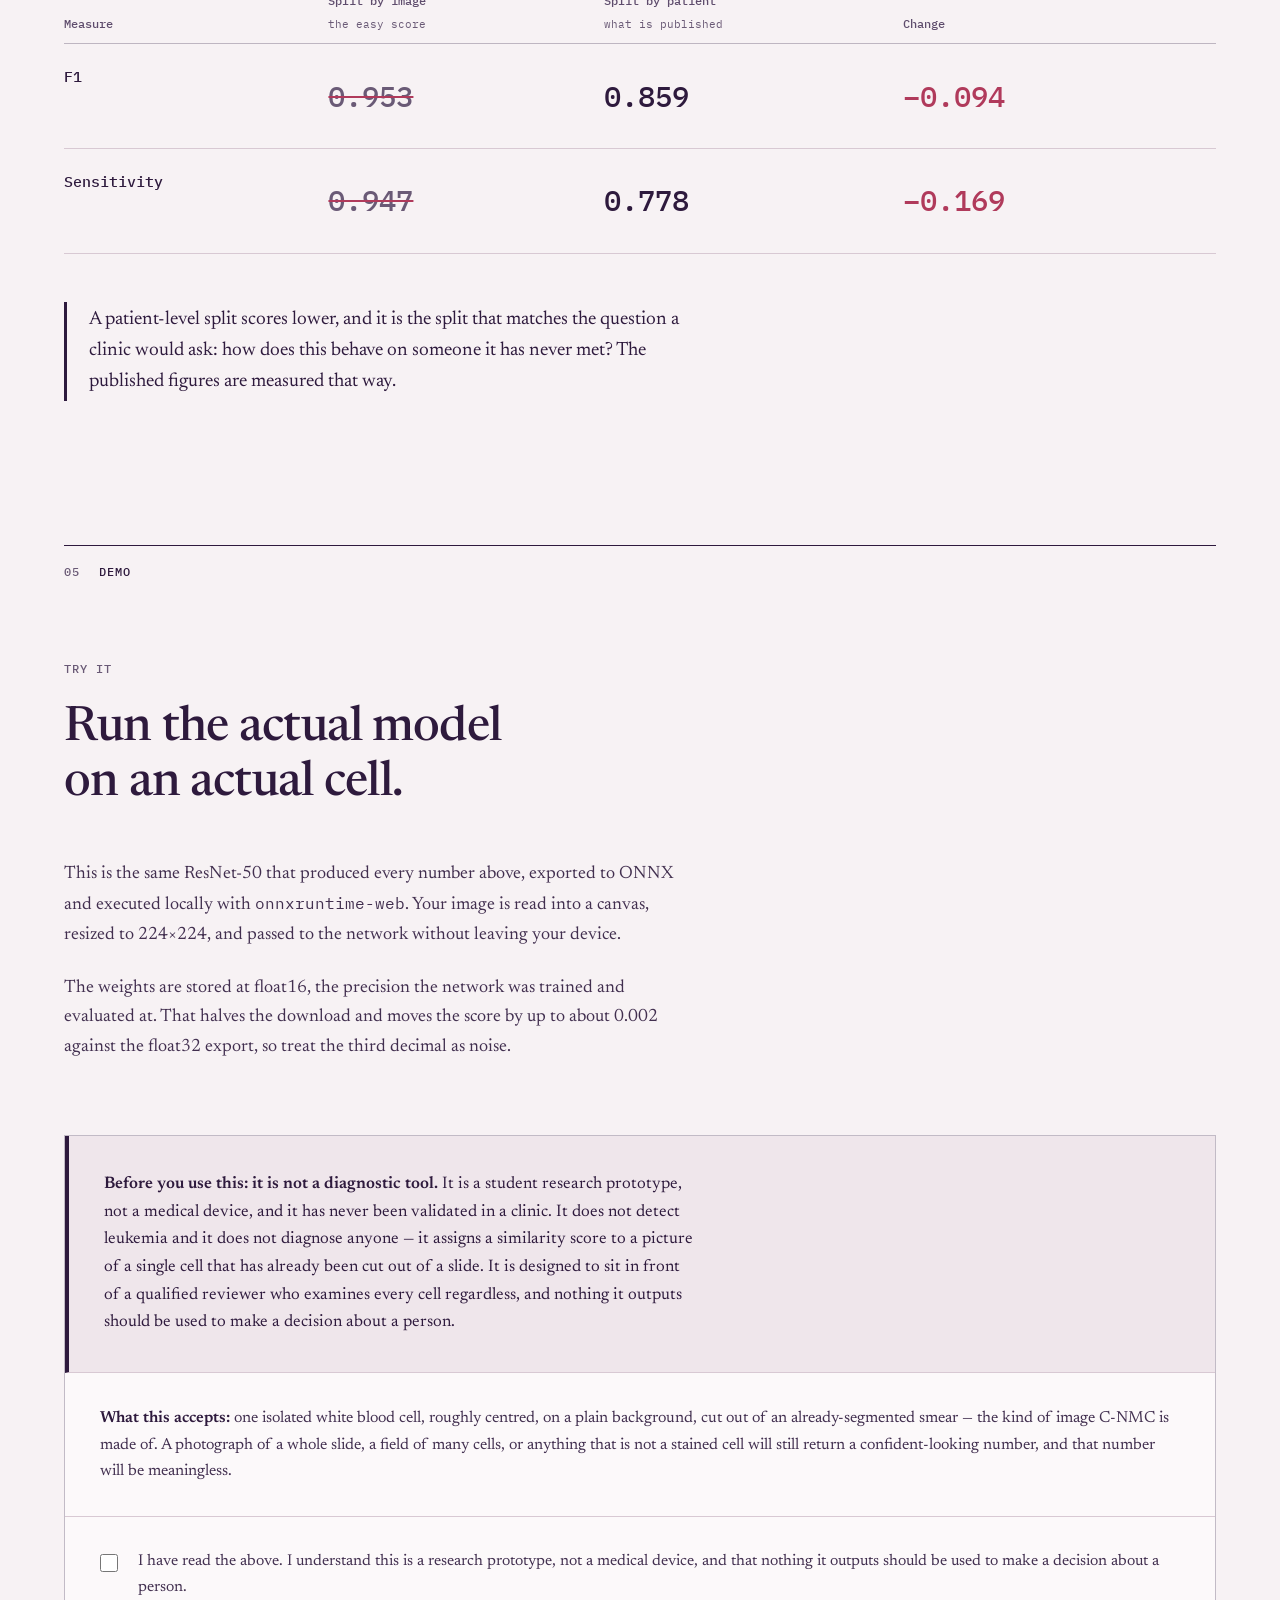
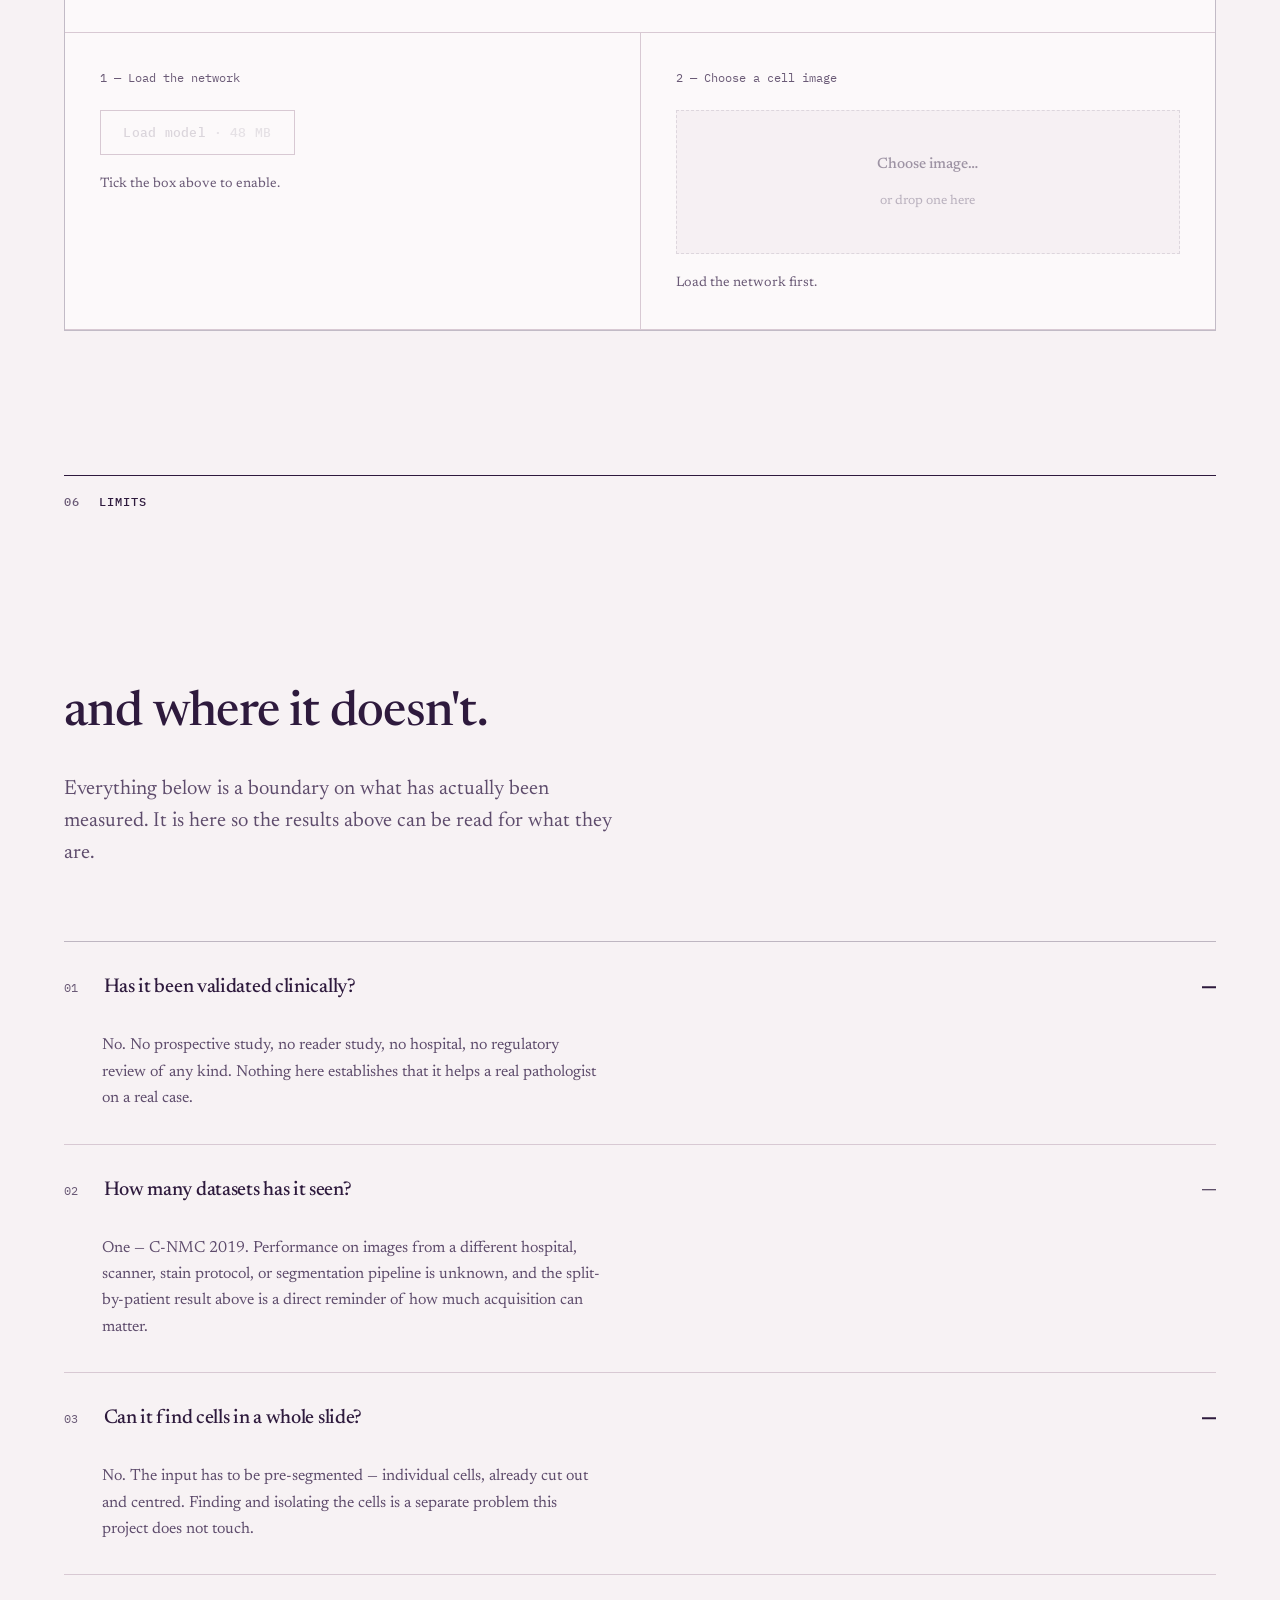
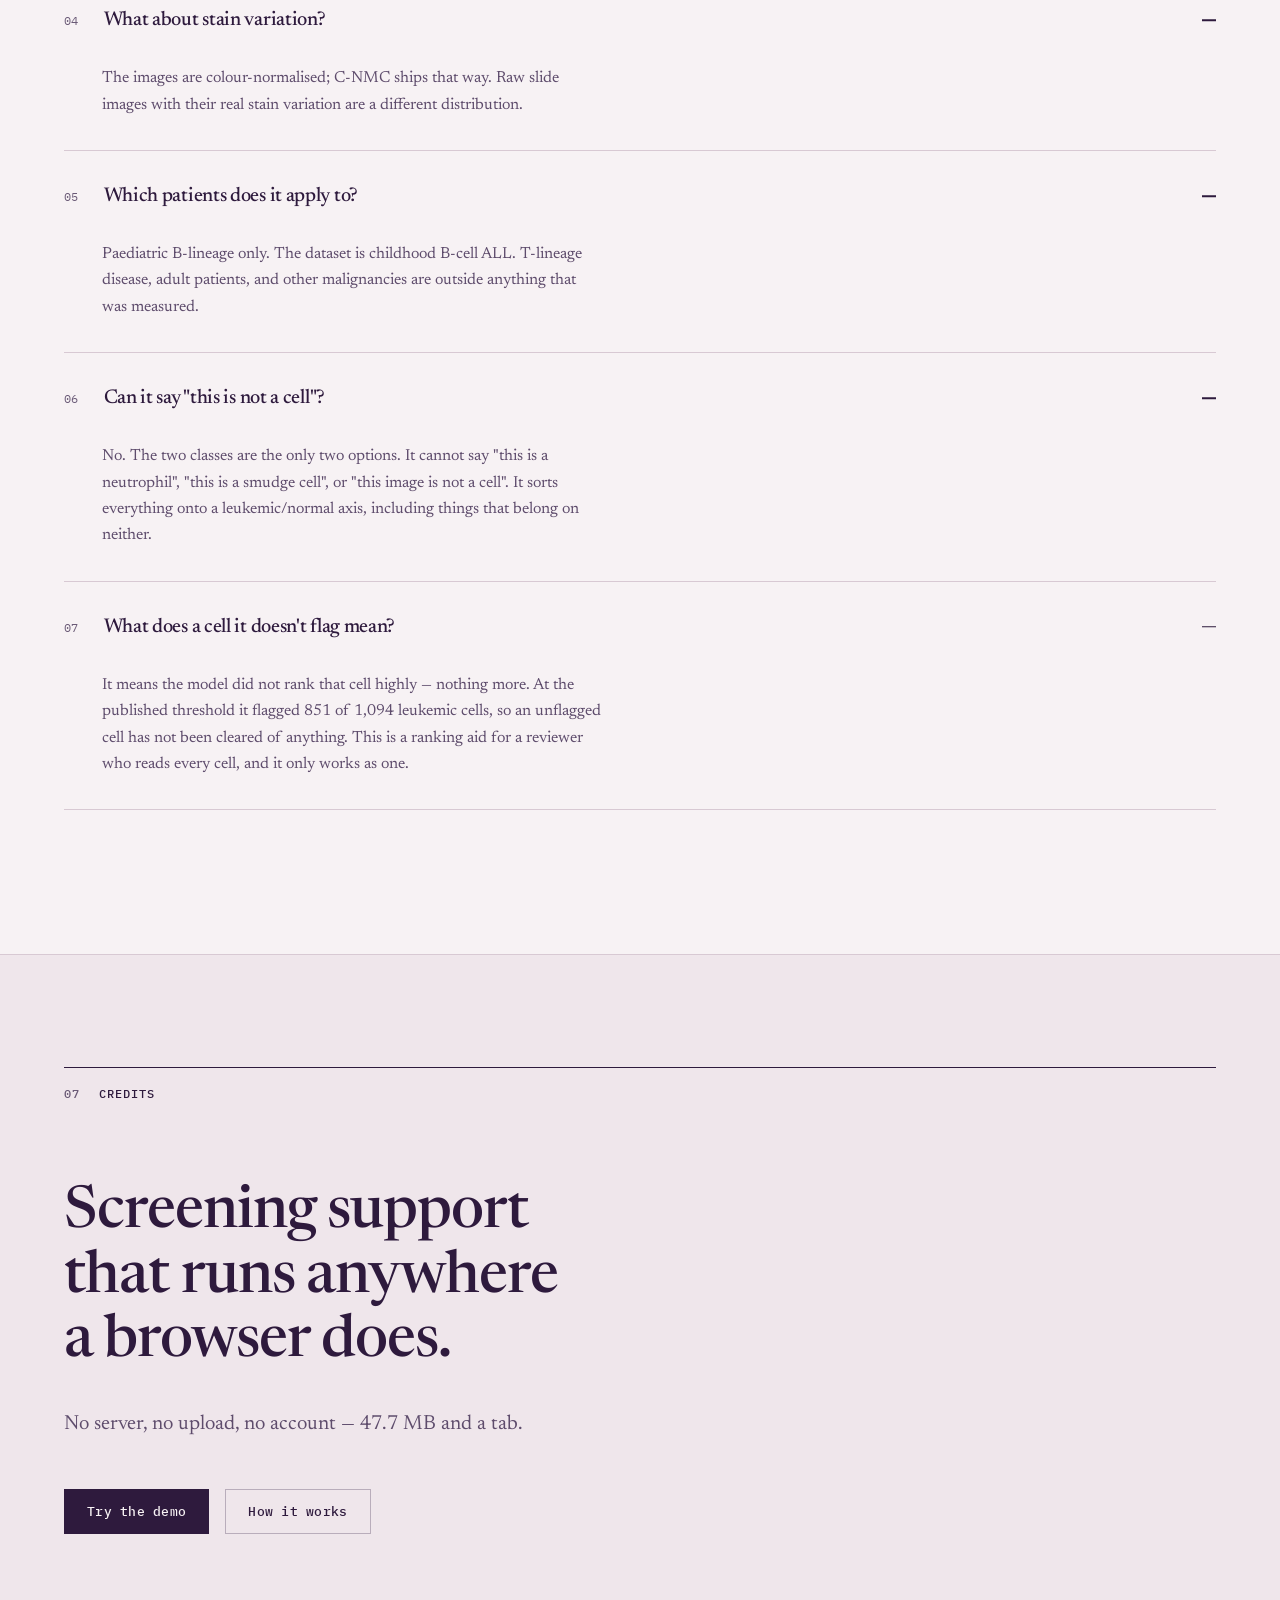
==== commit dd17412f: "Open on a cover, move the nav to the top, add the Why section The first screen is now a cover: the n" ====
--- a/index.html
+++ b/index.html
@@ -56,7 +56,10 @@
   "isAccessibleForFree": true,
   "offers": { "@type": "Offer", "price": "0", "priceCurrency": "USD" },
   "inLanguage": "en",
-  "creator": { "@type": "Person", "name": "Aniketh Guttikonda" },
+  "creator": [
+    { "@type": "Person", "name": "Aniketh Guttikonda" },
+    { "@type": "Person", "name": "Eugene Choi" }
+  ],
   "disambiguatingDescription": "A student research project, not a medical device. It ranks pre-segmented single-cell images by visual similarity to leukemic lymphoblasts for a qualified reviewer; it does not detect or diagnose leukemia and must not inform a clinical decision."
 }
 </script>
@@ -67,20 +70,17 @@
 <link rel="preload" href="fonts/ibm-plex-mono-500.woff2" as="font" type="font/woff2" crossorigin>
 <link rel="stylesheet" href="style.css">
 <script>
-/* Runs before first paint so the active panel is the only one ever painted:
-   no flash of the full document collapsing, without needing an overlay to
-   hide it. With JS off this never runs, the class is never set, and every
-   panel stays visible. The map mirrors the panel grouping below; anything
-   not listed falls back to Overview and tabs.js corrects it after parse. */
+/* Runs before first paint. Marks the document as scripted, for the few
+   things that only make sense with JS (the cover field, the mobile menu).
+   #overview was the old Overview tab and never named an element; rewrite it
+   to the section it became before the browser looks for it. The other old
+   tab hashes (#results, #method, #demo) are real ids now and need nothing. */
 (function () {
-  var OWN = { overview:'overview', results:'results', method:'method', demo:'demo',
-              background:'overview', impact:'overview',
-              'sec-results':'results', tradeoff:'results',
-              validation:'method', 'sec-method':'method', limits:'method',
-              'sec-demo':'demo' };
   var d = document.documentElement;
-  d.className += ' js-tabs';
-  d.setAttribute('data-tab', OWN[(location.hash || '').slice(1)] || 'overview');
+  d.className += ' js';
+  if (location.hash === '#overview' && history.replaceState) {
+    history.replaceState(null, '', '#what');
+  }
 })();
 </script>
 </head>
@@ -88,71 +88,75 @@
 
 <a class="skip" href="#main">Skip to content</a>
 
+<!-- ─────────────────────────────  nav  ───────────────────────────── -->
+<header class="nav" id="nav">
+  <div class="wrap nav__bar">
+    <a class="nav__mark" href="#top">Astraea Health</a>
+    <button type="button" class="nav__toggle" id="navToggle"
+      aria-expanded="false" aria-controls="navList" hidden>Menu</button>
+    <nav class="nav__nav" aria-label="Sections">
+      <ul class="nav__list" id="navList">
+        <li><a href="#why">Why</a></li>
+        <li><a href="#what">What it does</a></li>
+        <li><a href="#results">Results</a></li>
+        <li><a href="#method">Method</a></li>
+        <li><a href="#demo">Demo</a></li>
+        <li><a href="#limits">Limits</a></li>
+      </ul>
+    </nav>
+  </div>
+</header>
+
 <main id="main">
 
-<!-- ─────────────────────────────  hero  ───────────────────────────── -->
-<header class="hero">
-  <div class="wrap hero__grid">
-    <div class="hero__copy">
-      <p class="eyebrow">cell-level triage for leukemia screening</p>
-      <h1 class="h-hero">
-        <span class="mask"><span>The cells that matter most,</span></span>
-        <span class="mask"><span>seen first.</span></span>
-      </h1>
-      <p class="subhead">Acute lymphoblastic leukemia is diagnosed by examining a blood
+<!-- ─────────────────────────────  cover  ───────────────────────────── -->
+<header class="cover" id="top">
+  <canvas class="cover__field" id="coverfield" role="img"
+    aria-label="A quiet field of 1,882 faint points, one for each cell in the held-out test set, arranged at random."></canvas>
+  <div class="wrap cover__wrap">
+    <div class="cover__main">
+      <h1 class="cover__name"><span>Astraea</span> <span>Health</span></h1>
+      <p class="cover__line">It puts microscope images of single blood cells in order, so the
+      person checking them sees the most leukemia-like cells first.</p>
+      <div class="btn-row">
+        <a class="btn" href="#why">Read on</a>
+      </div>
+    </div>
+    <ul class="cover__facts">
+      <li>Developed on 13,315 single-cell microscopy images from 73 people</li>
+      <li>Presented internationally at a research collaboration in Austria</li>
+      <li>Runs entirely in your browser. Free, no upload, no account</li>
+    </ul>
+  </div>
+</header>
+
+<!-- ─────────────────────────────  why  ───────────────────────────── -->
+<section class="group why" id="why">
+  <div class="wrap">
+    <h2 class="runhead"><span class="runhead__i">01</span>Why</h2>
+    <div class="why__body">
+      <p>[WHY SECTION — personal account of why the project was started. To be supplied by Aniketh.]</p>
+    </div>
+  </div>
+</section>
+
+<!-- ─────────────────────────────  what it does  ───────────────────────────── -->
+<div class="group" id="what">
+<div class="wrap"><h2 class="runhead"><span class="runhead__i">02</span>What it does</h2></div>
+
+<section class="section section--lead" id="intro">
+  <div class="wrap">
+    <p class="eyebrow" data-reveal>cell-level triage for leukemia screening</p>
+    <h2 class="h-section">
+      <span class="mask"><span>The cells that matter most,</span></span>
+      <span class="mask"><span>seen first.</span></span>
+    </h2>
+    <p class="subhead" data-reveal>Acute lymphoblastic leukemia is diagnosed by examining a blood
       smear one cell at a time. This network ranks every cell by how closely it resembles a leukemic
       lymphoblast, so the reviewer reaches the most suspicious ones sooner — running entirely in the
       browser, with no image ever leaving the device.</p>
-      <p class="hero__lead"><b>0.959</b> precision on 11 patients held out of training — of every
-      100 cells it flags, about 96 really are leukemic. Sensitivity 0.778.</p>
-      <div class="btn-row">
-        <a class="btn" href="#sec-demo">Try the demo</a>
-        <a class="btn-ghost" href="#background">Read the background</a>
-      </div>
-    </div>
-
-    <div class="hero__label">
-      <div class="specimen" role="group" aria-labelledby="specimen-h">
-        <p class="specimen__head" id="specimen-h"><span>held-out test set</span><span>subject-disjoint</span></p>
-        <dl>
-          <dt>dataset</dt>   <dd>C-NMC 2019 <span>· ISBI challenge, paediatric B-ALL</span></dd>
-          <dt>patients</dt>  <dd>11 test <span>· 51 train · 11 validation</span></dd>
-          <dt>cells</dt>     <dd>1,882 <span>· 1,094 leukemic · 788 normal</span></dd>
-          <dt>split</dt>     <dd>by patient, 70/15/15 <span>· seed</span> 42</dd>
-          <dt>threshold</dt> <dd>0.770 <span>· chosen on validation patients</span></dd>
-        </dl>
-      </div>
-
-      <figure class="minifield">
-        <canvas id="minifield" role="img"
-          aria-label="A small field of 1,882 marks, one per test cell, with the outcomes interspersed. Upper block, the 1,094 leukemic cells: 851 flagged and 243 missed. Lower block, the 788 normal cells: 36 falsely flagged and 752 cleared."></canvas>
-        <ul class="minifield__key">
-          <li><span class="key key--tp" aria-hidden="true"></span><b>851</b> flagged</li>
-          <li class="is-miss"><span class="key key--fn" aria-hidden="true"></span><b>243</b> missed</li>
-          <li><span class="key key--fp" aria-hidden="true"></span><b>36</b> false flags</li>
-          <li><span class="key key--tn" aria-hidden="true"></span><b>752</b> cleared</li>
-        </ul>
-        <figcaption>One mark per test cell. The full field is under
-        <a href="#sec-results">Results</a>.</figcaption>
-      </figure>
-    </div>
-  </div>
-</header>
-
-<!-- ─────────────────────────────  tabs  ───────────────────────────── -->
-<div class="tabs" id="tabs">
-  <div class="wrap">
-    <div class="tablist" role="tablist" aria-label="Sections of this project">
-      <button type="button" class="tab" role="tab" id="tab-overview" aria-controls="panel-overview" aria-selected="false" tabindex="-1" data-tab="overview">Overview</button>
-      <button type="button" class="tab" role="tab" id="tab-results" aria-controls="panel-results" aria-selected="false" tabindex="-1" data-tab="results">Results</button>
-      <button type="button" class="tab" role="tab" id="tab-method" aria-controls="panel-method" aria-selected="false" tabindex="-1" data-tab="method">Method</button>
-      <button type="button" class="tab" role="tab" id="tab-demo" aria-controls="panel-demo" aria-selected="false" tabindex="-1" data-tab="demo">Demo</button>
-    </div>
-  </div>
-</div>
-<p class="sr-only" id="tabAnnounce" role="status" aria-live="polite"></p>
-
-<section class="panel" id="panel-overview" role="tabpanel" aria-labelledby="tab-overview" tabindex="-1">
+  </div>
+</section>
 
 <!-- ─────────────────────────────  background  ───────────────────────────── -->
 <section class="statement" id="background">
@@ -187,7 +191,6 @@
 <!-- ─────────────────────────────  impact  ───────────────────────────── -->
 <section class="section" id="impact">
   <div class="wrap">
-    <p class="eyebrow" data-reveal>what it does</p>
     <h2 class="h-section">
       <span class="mask"><span>Same cells, same</span></span>
       <span class="mask"><span>reviewer, better order.</span></span>
@@ -208,12 +211,12 @@
   </div>
 </section>
 
-</section>
-
-
-<section class="panel" id="panel-results" role="tabpanel" aria-labelledby="tab-results" tabindex="-1">
+</div>
 
 <!-- ─────────────────────────────  results  ───────────────────────────── -->
+<div class="group" id="results">
+<div class="wrap"><h2 class="runhead"><span class="runhead__i">03</span>Results</h2></div>
+
 <section class="section" id="sec-results">
   <div class="wrap">
     <p class="eyebrow" data-reveal>measured on held-out patients</p>
@@ -221,6 +224,33 @@
       <span class="mask"><span>Eleven patients the</span></span>
       <span class="mask"><span>network had never seen.</span></span>
     </h2>
+
+    <!-- the specimen label and compact field, moved here from the old hero -->
+    <div class="plate">
+    <div class="specimen" role="group" aria-labelledby="specimen-h">
+      <p class="specimen__head" id="specimen-h"><span>held-out test set</span><span>subject-disjoint</span></p>
+      <dl>
+        <dt>dataset</dt>   <dd>C-NMC 2019 <span>· ISBI challenge, paediatric B-ALL</span></dd>
+        <dt>patients</dt>  <dd>11 test <span>· 51 train · 11 validation</span></dd>
+        <dt>cells</dt>     <dd>1,882 <span>· 1,094 leukemic · 788 normal</span></dd>
+        <dt>split</dt>     <dd>by patient, 70/15/15 <span>· seed</span> 42</dd>
+        <dt>threshold</dt> <dd>0.770 <span>· chosen on validation patients</span></dd>
+      </dl>
+    </div>
+
+    <figure class="minifield">
+      <canvas id="minifield" role="img"
+        aria-label="A small field of 1,882 marks, one per test cell, with the outcomes interspersed. Upper block, the 1,094 leukemic cells: 851 flagged and 243 missed. Lower block, the 788 normal cells: 36 falsely flagged and 752 cleared."></canvas>
+      <ul class="minifield__key">
+        <li><span class="key key--tp" aria-hidden="true"></span><b>851</b> flagged</li>
+        <li class="is-miss"><span class="key key--fn" aria-hidden="true"></span><b>243</b> missed</li>
+        <li><span class="key key--fp" aria-hidden="true"></span><b>36</b> false flags</li>
+        <li><span class="key key--tn" aria-hidden="true"></span><b>752</b> cleared</li>
+      </ul>
+      <figcaption>One mark per test cell. The full field, grouped by outcome, is
+      below.</figcaption>
+    </figure>
+    </div>
 
     <div class="stats">
       <div class="stat" data-reveal>
@@ -279,6 +309,8 @@
       <figcaption>Select a group to isolate it. Only 36 of the 788 healthy cells were flagged in
       error, which is what keeps the flagged list worth reading.</figcaption>
     </figure>
+    <p class="prose field__echo js-only" data-reveal>These are the same 1,882 cells from the
+    cover, now sorted by what happened to each.</p>
 
     <h3 class="h-sub" data-reveal>The confusion matrix</h3>
     <p class="tcaption" id="matrix-cap" data-reveal>Counts at the decision threshold of 0.770.
@@ -367,15 +399,15 @@
   </div>
 </section>
 
-</section>
-
-
-<section class="panel" id="panel-method" role="tabpanel" aria-labelledby="tab-method" tabindex="-1">
+</div>
+
+<!-- ─────────────────────────────  method  ───────────────────────────── -->
+<div class="group" id="method">
+<div class="wrap"><h2 class="runhead"><span class="runhead__i">04</span>Method</h2></div>
 
 <!-- ─────────────────────────────  method cards  ───────────────────────────── -->
 <section class="section" id="sec-method">
   <div class="wrap">
-    <p class="eyebrow" data-reveal>method</p>
     <h2 class="h-section">
       <span class="mask"><span>How it was built,</span></span>
       <span class="mask"><span>in nine decisions.</span></span>
@@ -478,86 +510,11 @@
   </div>
 </section>
 
-<!-- ─────────────────────────────  scope  ───────────────────────────── -->
-<section class="section" id="limits">
-  <div class="wrap">
-    <p class="eyebrow" data-reveal>scope</p>
-    <h2 class="h-section">
-      <span class="mask"><span>Where this applies,</span></span>
-      <span class="mask"><span>and where it doesn't.</span></span>
-    </h2>
-    <p class="subhead" data-reveal>Everything below is a boundary on what has actually been
-    measured. It is here so the results above can be read for what they are.</p>
-
-    <div class="faq" data-reveal>
-      <details open><summary><span class="faq__i">01</span>
-        <span class="faq__q">Has it been validated clinically?</span>
-        <span class="faq__sign" aria-hidden="true"></span></summary>
-        <div class="faq__wrap"><div class="faq__inner">
-        <p>No. No prospective study, no reader study, no hospital, no regulatory review of any
-        kind. Nothing here establishes that it helps a real pathologist on a real case.</p>
-        </div></div></details>
-
-      <details open><summary><span class="faq__i">02</span>
-        <span class="faq__q">How many datasets has it seen?</span>
-        <span class="faq__sign" aria-hidden="true"></span></summary>
-        <div class="faq__wrap"><div class="faq__inner">
-        <p>One — C-NMC 2019. Performance on images from a different hospital, scanner, stain
-        protocol, or segmentation pipeline is unknown, and the split-by-patient result above is a
-        direct reminder of how much acquisition can matter.</p>
-        </div></div></details>
-
-      <details open><summary><span class="faq__i">03</span>
-        <span class="faq__q">Can it find cells in a whole slide?</span>
-        <span class="faq__sign" aria-hidden="true"></span></summary>
-        <div class="faq__wrap"><div class="faq__inner">
-        <p>No. The input has to be pre-segmented — individual cells, already cut out and
-        centred. Finding and isolating the cells is a separate problem this project does not
-        touch.</p>
-        </div></div></details>
-
-      <details open><summary><span class="faq__i">04</span>
-        <span class="faq__q">What about stain variation?</span>
-        <span class="faq__sign" aria-hidden="true"></span></summary>
-        <div class="faq__wrap"><div class="faq__inner">
-        <p>The images are colour-normalised; C-NMC ships that way. Raw slide images with their
-        real stain variation are a different distribution.</p>
-        </div></div></details>
-
-      <details open><summary><span class="faq__i">05</span>
-        <span class="faq__q">Which patients does it apply to?</span>
-        <span class="faq__sign" aria-hidden="true"></span></summary>
-        <div class="faq__wrap"><div class="faq__inner">
-        <p>Paediatric B-lineage only. The dataset is childhood B-cell ALL. T-lineage disease,
-        adult patients, and other malignancies are outside anything that was measured.</p>
-        </div></div></details>
-
-      <details open><summary><span class="faq__i">06</span>
-        <span class="faq__q">Can it say "this is not a cell"?</span>
-        <span class="faq__sign" aria-hidden="true"></span></summary>
-        <div class="faq__wrap"><div class="faq__inner">
-        <p>No. The two classes are the only two options. It cannot say "this is a neutrophil",
-        "this is a smudge cell", or "this image is not a cell". It sorts everything onto a
-        leukemic/normal axis, including things that belong on neither.</p>
-        </div></div></details>
-
-      <details open><summary><span class="faq__i">07</span>
-        <span class="faq__q">What does a cell it doesn't flag mean?</span>
-        <span class="faq__sign" aria-hidden="true"></span></summary>
-        <div class="faq__wrap"><div class="faq__inner">
-        <p>It means the model did not rank that cell highly — nothing more. At the published
-        threshold it flagged 851 of 1,094 leukemic cells, so an unflagged cell has not been
-        cleared of anything. This is a ranking aid for a reviewer who reads every cell, and it
-        only works as one.</p>
-        </div></div></details>
-    </div>
-  </div>
-</section>
-
-</section>
-
-
-<section class="panel" id="panel-demo" role="tabpanel" aria-labelledby="tab-demo" tabindex="-1">
+</div>
+
+<!-- ─────────────────────────────  demo  ───────────────────────────── -->
+<div class="group" id="demo">
+<div class="wrap"><h2 class="runhead"><span class="runhead__i">05</span>Demo</h2></div>
 
 <!-- ─────────────────────────────  demo  ───────────────────────────── -->
 <section class="section" id="sec-demo">
@@ -656,13 +613,89 @@
   </div>
 </section>
 
-</section>
-
+</div>
+
+<!-- ─────────────────────────────  scope  ───────────────────────────── -->
+<section class="section group" id="limits">
+  <div class="wrap">
+    <h2 class="runhead"><span class="runhead__i">06</span>Limits</h2>
+    <p class="eyebrow" data-reveal>scope</p>
+    <h2 class="h-section">
+      <span class="mask"><span>Where this applies,</span></span>
+      <span class="mask"><span>and where it doesn't.</span></span>
+    </h2>
+    <p class="subhead" data-reveal>Everything below is a boundary on what has actually been
+    measured. It is here so the results above can be read for what they are.</p>
+
+    <div class="faq" data-reveal>
+      <details open><summary><span class="faq__i">01</span>
+        <span class="faq__q">Has it been validated clinically?</span>
+        <span class="faq__sign" aria-hidden="true"></span></summary>
+        <div class="faq__wrap"><div class="faq__inner">
+        <p>No. No prospective study, no reader study, no hospital, no regulatory review of any
+        kind. Nothing here establishes that it helps a real pathologist on a real case.</p>
+        </div></div></details>
+
+      <details open><summary><span class="faq__i">02</span>
+        <span class="faq__q">How many datasets has it seen?</span>
+        <span class="faq__sign" aria-hidden="true"></span></summary>
+        <div class="faq__wrap"><div class="faq__inner">
+        <p>One — C-NMC 2019. Performance on images from a different hospital, scanner, stain
+        protocol, or segmentation pipeline is unknown, and the split-by-patient result above is a
+        direct reminder of how much acquisition can matter.</p>
+        </div></div></details>
+
+      <details open><summary><span class="faq__i">03</span>
+        <span class="faq__q">Can it find cells in a whole slide?</span>
+        <span class="faq__sign" aria-hidden="true"></span></summary>
+        <div class="faq__wrap"><div class="faq__inner">
+        <p>No. The input has to be pre-segmented — individual cells, already cut out and
+        centred. Finding and isolating the cells is a separate problem this project does not
+        touch.</p>
+        </div></div></details>
+
+      <details open><summary><span class="faq__i">04</span>
+        <span class="faq__q">What about stain variation?</span>
+        <span class="faq__sign" aria-hidden="true"></span></summary>
+        <div class="faq__wrap"><div class="faq__inner">
+        <p>The images are colour-normalised; C-NMC ships that way. Raw slide images with their
+        real stain variation are a different distribution.</p>
+        </div></div></details>
+
+      <details open><summary><span class="faq__i">05</span>
+        <span class="faq__q">Which patients does it apply to?</span>
+        <span class="faq__sign" aria-hidden="true"></span></summary>
+        <div class="faq__wrap"><div class="faq__inner">
+        <p>Paediatric B-lineage only. The dataset is childhood B-cell ALL. T-lineage disease,
+        adult patients, and other malignancies are outside anything that was measured.</p>
+        </div></div></details>
+
+      <details open><summary><span class="faq__i">06</span>
+        <span class="faq__q">Can it say "this is not a cell"?</span>
+        <span class="faq__sign" aria-hidden="true"></span></summary>
+        <div class="faq__wrap"><div class="faq__inner">
+        <p>No. The two classes are the only two options. It cannot say "this is a neutrophil",
+        "this is a smudge cell", or "this image is not a cell". It sorts everything onto a
+        leukemic/normal axis, including things that belong on neither.</p>
+        </div></div></details>
+
+      <details open><summary><span class="faq__i">07</span>
+        <span class="faq__q">What does a cell it doesn't flag mean?</span>
+        <span class="faq__sign" aria-hidden="true"></span></summary>
+        <div class="faq__wrap"><div class="faq__inner">
+        <p>It means the model did not rank that cell highly — nothing more. At the published
+        threshold it flagged 851 of 1,094 leukemic cells, so an unflagged cell has not been
+        cleared of anything. This is a ranking aid for a reviewer who reads every cell, and it
+        only works as one.</p>
+        </div></div></details>
+    </div>
+  </div>
+</section>
 
 <!-- ─────────────────────────────  closing  ───────────────────────────── -->
-<footer class="cta" id="credits">
-  <div class="wrap">
-    <p class="eyebrow" data-reveal>credits</p>
+<footer class="cta group" id="credits">
+  <div class="wrap">
+    <h2 class="runhead"><span class="runhead__i">07</span>Credits</h2>
     <h2 class="h-statement">
       <span class="mask"><span>Screening support</span></span>
       <span class="mask"><span>that runs anywhere</span></span>
@@ -685,18 +718,24 @@
 
     <div class="credits" data-reveal>
       <p class="wordmark">Astraea Health</p>
-      <p class="credits__names">Aniketh&nbsp;Guttikonda &nbsp;·&nbsp; Eugene&nbsp;Choi</p>
+      <p class="credits__names"><span>Aniketh&nbsp;Guttikonda, Founder</span>
+      <span>Eugene&nbsp;Choi</span></p>
       <p class="colophon">Built while in high school. The dataset is C-NMC 2019, released for
       the ISBI 2019 challenge; we did not collect it. The model, the split, and the evaluation
       are ours. No tracking, no analytics, no cookies — the demo runs entirely in your
       browser.</p>
+      <p class="citation">Data: Mourya, S., Kant, S., Kumar, P., Gupta, A., &amp; Gupta, R.
+      (2019). <i>ALL Challenge dataset of ISBI 2019 (C-NMC 2019)</i> (Version 1) [Data set].
+      The Cancer Imaging Archive.
+      <a href="https://doi.org/10.7937/tcia.2019.dc64i46r">doi.org/10.7937/tcia.2019.dc64i46r</a>.
+      Used under CC BY 3.0.</p>
     </div>
   </div>
 </footer>
 
 </main>
 
-<script defer src="tabs.js"></script>
+<script defer src="nav.js"></script>
 <script defer src="app.js"></script>
 </body>
 </html>
--- a/style.css
+++ b/style.css
@@ -35,7 +35,7 @@
      --violet  a leukemic cell the model flagged
      --rose    a missed call: a leukemic cell the model did not flag
      --steel   benign: a normal cell (here, one flagged in error)
-   Nothing structural — links, focus, tabs, buttons — borrows those hues; it
+   Nothing structural — links, focus, navigation, buttons — borrows those hues; it
    is all ink, so a colour on this page is always a claim about a cell.
    Reveal states live under html.js-anim, which app.js adds when the motion
    code initialises, so if that script never runs the page is fully visible.
@@ -46,15 +46,21 @@
   --paper-2:    #EFE6EB;
   --ink:        #2E1A3D;
 
+  --raised:     #FCF9FA;            /* specimen label, demo frame, cards, open menu */
+
   --ink-sub:    rgba(46,26,61,.90);
-  --ink-soft:   rgba(46,26,61,.72);
-  /* --ink-note carries the figcaptions, table headers and demo instructions,
-     which is where most of the page's hedging lives, so it has to clear AA on
-     every ground it lands on: paper, --paper-2, and the translucent tints in
-     the confusion matrix. The alpha is set against the darkest of those. */
-  --ink-note:   rgba(46,26,61,.68);
+  /* Solid, not alpha: a translucent ink lands on a different colour over
+     every tint it crosses. Contrast, measured: --ink-soft 6.96:1 on paper,
+     7.36 on --raised, 6.30 on --paper-2. */
+  --ink-soft:   #5E4C6C;
+  /* --ink-note carries the figcaptions, table headers, small mono labels and
+     demo instructions, which is where most of the page's hedging lives, so it
+     has to clear AA on every ground it lands on: 5.68:1 on paper, 6.01 on
+     --raised, 5.15 on --paper-2, and above 4.5 on each confusion-matrix tint. */
+  --ink-note:   #6A5A76;
   --ink-faint:  rgba(46,26,61,.16);
-  --rule:       rgba(46,26,61,.12);
+  --hairline:   #D8C9D3;
+  --rule:       var(--hairline);
   --rule-bold:  rgba(46,26,61,.28);
 
   --violet:      #56287E;
@@ -74,6 +80,9 @@
   --body:    var(--serif);
 
   --pad: 4rem;
+  /* One number for the nav's height, read by the bar itself and by the
+     anchor offset below, so a link can never land a heading under it. */
+  --nav-h: 56px;
   --maxw: 1440px;
   --ease: cubic-bezier(.22,.61,.36,1);
 
@@ -83,7 +92,10 @@
 *,*::before,*::after{ box-sizing:border-box; }
 [hidden]{ display:none !important; }
 html{ -webkit-text-size-adjust:100%; }
-section[id],footer[id]{ scroll-margin-top:24px; }
+html{ scroll-padding-top:calc(var(--nav-h) + 24px); }
+@media (prefers-reduced-motion:no-preference){ html{ scroll-behavior:smooth; } }
+.js-only{ display:none; }
+.js .js-only{ display:block; }
 
 body{
   margin:0; background:var(--paper); color:var(--ink);
@@ -100,7 +112,7 @@
 a:hover{ border-bottom-color:var(--accent); }
 :focus-visible{ outline:2px solid var(--accent); outline-offset:3px; border-radius:2px; }
 
-.skip{ position:absolute; left:-9999px; top:0; z-index:120;
+.skip{ position:absolute; left:-9999px; top:0; z-index:200;
        background:var(--ink); color:var(--paper); padding:.7em 1.1em; }
 .skip:focus{ left:0; }
 
@@ -112,7 +124,6 @@
   font-family:var(--mono); font-size:.75rem; font-weight:500; text-transform:uppercase;
   color:var(--ink-note); margin:0 0 1.6rem; letter-spacing:.08em; line-height:1.4;
 }
-.h-hero{ font-size:clamp(2.3rem,3.9vw,3.6rem); line-height:1.04; letter-spacing:-.018em; }
 .h-statement{ font-size:clamp(2.1rem,4.6vw,3.75rem); line-height:1.06; letter-spacing:-.018em; }
 .h-section{ font-size:clamp(1.95rem,3.8vw,3.1rem); line-height:1.08; letter-spacing:-.016em; }
 .h-sub{ font-family:var(--display); font-size:1.4rem; font-weight:500; letter-spacing:-.01em;
@@ -144,8 +155,8 @@
 .mask{ display:block; overflow:hidden; padding-bottom:.04em; }
 .mask > span{ display:block; }
 .mask .w{ display:inline-block; will-change:transform; }
-/* the hero headline re-wraps on narrow screens; balance it so no word is left alone */
-.h-hero .mask > span{ text-wrap:balance; }
+/* section headlines re-wrap on narrow screens; balance them so no word is left alone */
+.h-section .mask > span{ text-wrap:balance; }
 
 /* ── buttons ─────────────────────────────────────────────────────────────── */
 .btn-row{ display:flex; flex-wrap:wrap; gap:1rem; margin-top:3rem; }
@@ -166,23 +177,134 @@
 .btn .dim{ opacity:.65; }
 a.btn,a.btn-ghost{ border-bottom-width:1px; }
 
-/* ── hero ────────────────────────────────────────────────────────────────── */
-/* The first screen has to carry the whole claim: what this is, what it was
-   measured on, and that it misses cells. So the top padding is short, the
-   headline sets in two lines, and the right column holds the specimen label
-   and a small copy of the cell field rather than empty paper. */
-.hero{ padding:3.25rem 0 3.5rem; }
-.hero__grid{ display:grid; grid-template-columns:minmax(0,1.12fr) minmax(0,.88fr);
-             gap:2.5rem 4.5rem; align-items:start; }
-.hero .eyebrow{ margin-bottom:1.25rem; }
-.hero .subhead{ max-width:50ch; margin-top:1.4rem; font-size:clamp(1.05rem,1.35vw,1.2rem); }
-.hero .btn-row{ margin-top:1.8rem; }
-
-/* what it gets right, in the hue of a correctly flagged cell */
-.hero__lead{ margin:1.5rem 0 0; max-width:52ch; padding:.15em 0 .15em 1.1rem;
-  border-left:3px solid var(--violet); color:var(--ink); font-size:1.05rem; line-height:1.5; }
-.hero__lead b{ font-family:var(--mono); font-weight:600; color:var(--violet);
-  font-variant-numeric:tabular-nums; font-size:.92em; }
+/* ══ nav ═════════════════════════════════════════════════════════════════
+   First thing in the document and sticky, so it is in view from every
+   section. Solid paper and one hairline: no blur, no shadow. Its height is
+   --nav-h, the same number html's scroll-padding-top reads, so an anchor
+   always lands its heading below the bar.
+   ═════════════════════════════════════════════════════════════════════ */
+.nav{ position:sticky; top:0; z-index:100; background:var(--paper);
+      border-bottom:1px solid var(--hairline); }
+/* An explicit integer height keeps the bar off fractional pixels, which
+   would shift every section below onto a different sub-pixel phase. */
+.nav__bar{ display:flex; align-items:center; justify-content:space-between; gap:2rem;
+           height:var(--nav-h); }
+.nav__mark{ font-family:var(--display); font-size:1.125rem; font-weight:500;
+            letter-spacing:-.01em; color:var(--ink); border-bottom:0; white-space:nowrap; }
+.nav__list{ list-style:none; margin:0 -.85rem 0 0; padding:0; display:flex; height:var(--nav-h); }
+.nav__list li{ display:flex; }
+/* Nav labels are primary navigation set small, so they take --ink-soft
+   (6.96:1 on paper), not --ink-note. */
+.nav__list a{ position:relative; display:inline-flex; align-items:center; padding:0 .85rem;
+  font-family:var(--mono); font-size:.75rem; font-weight:500; letter-spacing:.08em;
+  text-transform:uppercase; color:var(--ink-soft); border-bottom:0; white-space:nowrap;
+  transition:color .2s var(--ease); }
+.nav__list a::after{ content:''; position:absolute; left:.85rem; right:.85rem; bottom:-1px;
+  height:2px; background:var(--ink); transform:scaleX(0); transform-origin:left center;
+  transition:transform .22s var(--ease); }
+.nav__list a:hover,.nav__list a[aria-current]{ color:var(--ink); }
+.nav__list a[aria-current]::after{ transform:scaleX(1); }
+.nav__mark:focus-visible,.nav__list a:focus-visible{ outline:2px solid var(--ink);
+  outline-offset:-4px; }
+.nav__toggle{ display:none; appearance:none; background:none; cursor:pointer;
+  font-family:var(--mono); font-size:.75rem; font-weight:500; letter-spacing:.08em;
+  text-transform:uppercase; color:var(--ink); border:1px solid var(--rule-bold);
+  height:36px; padding:0 1rem; }
+.nav__toggle:hover{ border-color:var(--ink); }
+.nav__toggle[aria-expanded="true"]{ background:var(--ink); color:var(--paper); border-color:var(--ink); }
+
+@media (max-width:759.98px){
+  :root{ --nav-h:52px; }
+  .js .nav__toggle{ display:inline-flex; align-items:center; }
+  /* closed, the list is display:none, so its links leave the tab order */
+  .js .nav__nav{ display:none; }
+  .js .nav.is-open .nav__nav{ display:block; position:absolute; left:0; right:0;
+    top:100%; background:var(--raised); border-bottom:1px solid var(--hairline); }
+  .js .nav__list{ flex-direction:column; height:auto; margin:0; padding:.5rem var(--pad) 1rem; }
+  .js .nav__list a{ height:48px; padding:0; width:100%; font-size:.8125rem;
+    border-bottom:1px solid var(--hairline); }
+  .js .nav__list li:last-child a{ border-bottom:0; }
+  .js .nav__list a::after{ left:0; right:auto; width:2rem; bottom:10px; }
+  /* without JS there is no menu button: the links wrap under the wordmark
+     and the bar stops being sticky, since its height is no longer --nav-h */
+  html:not(.js) .nav{ position:static; }
+  html:not(.js) .nav__bar{ height:auto; flex-wrap:wrap; padding-top:.8rem; padding-bottom:.4rem; gap:.4rem; }
+  html:not(.js) .nav__list{ flex-wrap:wrap; height:auto; margin-left:-.85rem; }
+  html:not(.js) .nav__list a{ height:40px; }
+}
+
+/* ══ cover ═══════════════════════════════════════════════════════════════
+   The first screen is a cover, not a summary: the name, one sentence, one
+   way in, three quiet facts, and a field of uncoloured points. The points
+   carry no class colour, because on the cover they make no claim; Results
+   shows the same 1,882 cells sorted and coloured.
+   ═════════════════════════════════════════════════════════════════════ */
+.cover{ position:relative; min-height:calc(100vh - var(--nav-h));
+        min-height:calc(100svh - var(--nav-h)); overflow:hidden; }
+.cover__field{ display:none; }
+.js .cover__field{ display:block; position:absolute; top:0; left:42%;
+                   width:58%; height:100%; }
+.cover__wrap{ position:relative; z-index:1; min-height:inherit; display:flex;
+              flex-direction:column; padding-top:4rem; padding-bottom:2.5rem; }
+.cover__main{ margin-top:auto; }
+.cover__name{ font-family:var(--display); font-weight:400; font-size:clamp(3.25rem,9.5vw,8.75rem);
+  line-height:.92; letter-spacing:-.035em; color:var(--ink); margin:0; }
+.cover__name span{ display:block; }
+.cover__line{ margin:2.2rem 0 0; max-width:34ch; font-size:clamp(1.2rem,1.9vw,1.55rem);
+  line-height:1.45; color:var(--ink-soft); }
+.cover .btn-row{ margin-top:2.4rem; }
+.cover__facts{ list-style:none; margin:clamp(3rem,10vh,7rem) 0 0; padding:1.3rem 0 0;
+  border-top:1px solid var(--hairline); max-width:36rem;
+  font-family:var(--mono); font-size:.75rem; font-weight:400; letter-spacing:.06em;
+  text-transform:uppercase; line-height:1.5; color:var(--ink-note); }
+.cover__facts li + li{ margin-top:.45rem; }
+
+@media (max-width:759.98px){
+  /* the field becomes a band across the top, the type sits below it */
+  .js .cover__field{ left:0; width:100%; height:36svh; }
+  .js .cover__wrap{ padding-top:calc(36svh + 1rem); }
+  .cover__line{ margin-top:1.6rem; }
+  .cover .btn-row{ margin-top:1.8rem; }
+  .cover__facts{ margin-top:2.5rem; }
+}
+
+/* ══ groups and running heads ════════════════════════════════════════════
+   Each nav destination is a group, opened by a running head: an index and
+   a name in mono on an ink rule, like the head of a page in a paper.
+   ═════════════════════════════════════════════════════════════════════ */
+.runhead{ display:flex; align-items:baseline; gap:1.2rem; margin:0;
+  padding:1.1rem 0 0; border-top:1px solid var(--ink);
+  font-family:var(--mono); font-size:.75rem; font-weight:500; letter-spacing:.08em;
+  text-transform:uppercase; line-height:1.4; color:var(--ink); }
+.runhead__i{ color:var(--ink-note); font-variant-numeric:tabular-nums; }
+/* A running head usually follows a section that already ends in 9rem of
+   paper, so it adds none of its own. The exception is Method, which follows
+   the dark ROC band and needs paper of its own before its rule. */
+.group > .wrap:first-child{ padding-top:0; }
+#method > .wrap:first-child{ padding-top:7rem; }
+.group > .wrap:first-child + .section{ border-top:0; padding-top:5rem; }
+#limits.group{ padding-top:0; border-top:0; }
+#limits.group .runhead,.cta.group .runhead{ margin-bottom:5rem; }
+.cta.group .wrap{ padding-top:7rem; }
+
+/* ══ why ═════════════════════════════════════════════════════════════════
+   A different register from the rest of the page: someone talking. Larger
+   type, looser leading, a narrow measure, no figures and no marks, and
+   plenty of paper on both sides so it reads as a pause.
+   ═════════════════════════════════════════════════════════════════════ */
+.why .wrap{ padding-top:7rem; padding-bottom:14rem; }
+.why__body{ margin:12rem 0 0 calc(25% - 2rem); max-width:33em; }
+.why__body p{ margin:0 0 1.2em; font-size:clamp(1.2rem,1.65vw,1.4375rem); line-height:1.78;
+  color:var(--ink); }
+.why__body p:last-child{ margin-bottom:0; }
+@media (max-width:980px){ .why__body{ margin-left:0; } }
+@media (max-width:820px){
+  .why .wrap{ padding-bottom:8rem; }
+  .why__body{ margin-top:6rem; }
+  #method > .wrap:first-child,.cta.group .wrap{ padding-top:4.5rem; }
+  .group > .wrap:first-child + .section{ padding-top:3.5rem; }
+  #limits.group .runhead,.cta.group .runhead{ margin-bottom:3.5rem; }
+}
 
 /* the miss rate, stated in words directly under the Results figures */
 .miss-line{ margin:3rem 0 0; max-width:60ch; padding:.2em 0 .2em 1.2rem;
@@ -191,7 +313,7 @@
   font-variant-numeric:tabular-nums; font-size:.92em; }
 
 /* ── specimen label: reads like the paper label on a microscope slide ────── */
-.specimen{ border:1px solid var(--ink); background:var(--paper); font-family:var(--mono);
+.specimen{ border:1px solid var(--ink); background:var(--raised); font-family:var(--mono);
   font-variant-numeric:tabular-nums; font-size:.78rem; line-height:1.45; }
 .specimen__head{ display:flex; justify-content:space-between; gap:1rem; margin:0;
   padding:.6rem .9rem; background:var(--ink); color:var(--paper);
@@ -217,10 +339,15 @@
 .minifield__key .is-miss,.minifield__key .is-miss b{ color:var(--rose); }
 .minifield figcaption{ margin-top:.5rem; font-size:.8rem; }
 
+/* the label and the compact field sit side by side at the top of Results */
+.plate{ display:grid; grid-template-columns:minmax(0,.85fr) minmax(0,1.15fr);
+        gap:2.5rem 4rem; align-items:start; margin-top:4rem; }
+.plate .minifield{ margin:0; }
 @media (max-width:980px){
-  .hero__grid{ grid-template-columns:minmax(0,1fr); }
-  .hero__label{ max-width:560px; }
-}
+  .plate{ grid-template-columns:minmax(0,1fr); }
+  .plate .specimen{ max-width:560px; }
+}
+.field__echo{ margin-top:1.4rem !important; }
 
 /* ── statement band ──────────────────────────────────────────────────────── */
 .statement{ background:var(--paper-2); border-top:1px solid var(--rule); }
@@ -245,7 +372,7 @@
 /* ── method cards ────────────────────────────────────────────────────────── */
 .cards{ display:grid; grid-template-columns:repeat(3,minmax(0,1fr)); gap:1px;
         background:var(--rule); border:1px solid var(--rule); margin-top:4.5rem; }
-.card{ background:var(--paper); padding:2.4rem 2rem 2.8rem;
+.card{ background:var(--raised); padding:2.4rem 2rem 2.8rem;
        transition:background .22s var(--ease); }
 .card:hover{ background:var(--paper-2); }
 .card__i{ font-size:.75rem; color:var(--ink-note); display:block; margin-bottom:2.4rem; }
@@ -272,7 +399,7 @@
 .bleed #roc{ background:transparent; border:0; padding:0; }
 
 /* ── demo ────────────────────────────────────────────────────────────────── */
-.demo-frame{ margin-top:4.5rem; border:1px solid var(--rule-bold); background:var(--paper); }
+.demo-frame{ margin-top:4.5rem; border:1px solid var(--rule-bold); background:var(--raised); }
 
 /* the disclaimer: never revealed on scroll, never dimmed */
 .disclaimer{
@@ -300,7 +427,7 @@
 
 .demo__grid{ display:grid; grid-template-columns:1fr 1fr; gap:1px; background:var(--rule);
              border-bottom:1px solid var(--rule); }
-.demo__col{ background:var(--paper); padding:2.2rem; }
+.demo__col{ background:var(--raised); padding:2.2rem; }
 .demo__step{ font-size:.75rem; color:var(--ink-note); margin:0 0 1.4rem; }
 .demo__hint{ font-size:.85rem; color:var(--ink-note); margin:1.2rem 0 0 !important; line-height:1.55; }
 .demo__hint.ok{ color:var(--accent); }
@@ -490,7 +617,8 @@
 .wordmark{ font-family:var(--display); font-size:.9375rem; font-weight:600;
   letter-spacing:.03em; color:var(--ink-note); margin:0; }
 .credits__names{ font-family:var(--display); font-size:1.5rem; font-weight:500;
-  letter-spacing:-.02em; margin:0; white-space:nowrap; }
+  letter-spacing:-.02em; margin:0; line-height:1.3; }
+.credits__names span{ display:block; white-space:nowrap; }
 
 /* Two columns, but column one now holds a two-row stack (wordmark over
    byline) with the colophon spanning both rows beside it. Without explicit
@@ -499,6 +627,9 @@
 .wordmark{ grid-column:1; grid-row:1; }
 .credits__names{ grid-column:1; grid-row:2; }
 .colophon{ grid-column:2; grid-row:1 / 3; align-self:start; }
+.citation{ grid-column:2; grid-row:3; margin:0; font-size:.8125rem; line-height:1.7;
+  color:var(--ink-note); max-width:58ch; }
+.citation a{ color:var(--ink-note); }
 .colophon{ font-size:.8125rem; color:var(--ink-note); max-width:58ch; margin:0; line-height:1.7; }
 
 /* ── reveal states: only once app.js has added .js-anim ──────────────────── */
@@ -556,7 +687,6 @@
   body{ font-size:16px; }
   :root{ --pad:1.4rem; }
   .section,.statement .wrap,.cta .wrap{ padding-top:5.5rem; padding-bottom:5.5rem; }
-  .hero{ padding:2.25rem 0 3rem; }
   .bleed{ padding:5.5rem 0; }
   .h-sub{ margin-top:4rem; }
   .statement__body{ grid-template-columns:1fr; gap:1.5rem; }
@@ -570,18 +700,15 @@
   .field__canvas-wrap,#splitfig{ padding:1.2rem; }
   .faq__inner p{ padding-left:0; }
   .credits{ grid-template-columns:1fr; gap:1.2rem; }
-  /* nowrap gives the byline a min-content width the 1fr track cannot go
-     below, which pushes the whole credits grid — colophon included — past
-     the viewport on phones. The &nbsp; inside each name still keep first
-     and last together, so this breaks at the separator and nowhere else. */
-  .credits__names{ white-space:normal; }
-  /* one column: drop the explicit placement and let the three stack in order */
-  .wordmark,.credits__names,.colophon{ grid-column:1; grid-row:auto; }
+  /* one name per line now, and the &nbsp; inside each keeps first and last
+     together; let a line wrap at the comma if a phone is narrower than it */
+  .credits__names span{ white-space:normal; }
+  /* one column: drop the explicit placement and let them stack in order */
+  .wordmark,.credits__names,.colophon,.citation{ grid-column:1; grid-row:auto; }
 }
 @media (max-width:520px){
   /* editorial headlines re-wrap at this width; ease them down so the
      hard-coded line breaks orphan fewer words */
-  .h-hero{ font-size:2.1rem; }
   .h-statement{ font-size:2rem; }
   .h-section{ font-size:1.85rem; }
   .legend{ grid-template-columns:1fr; }
@@ -597,70 +724,16 @@
   .faq summary{ gap:1rem; }
 }
 
-/* ══ tabs ═══════════════════════════════════════════════════════════════
-   The tablist is hidden until tabs.js reveals it, and panels are only
-   hidden once .js-tabs is on the root — so with no JS every panel renders
-   in document order and the page stays the full document it was.
-   ═════════════════════════════════════════════════════════════════════ */
 .sr-only{
   position:absolute; width:1px; height:1px; margin:-1px; padding:0;
   overflow:hidden; clip:rect(0 0 0 0); clip-path:inset(50%); white-space:nowrap; border:0;
 }
 
-.tabs{ display:none; border-top:1px solid var(--rule); background:var(--paper); }
-.js-tabs .tabs{ display:block; }
-.js-tabs .panel{ display:none; }
-.js-tabs[data-tab="overview"] #panel-overview,
-.js-tabs[data-tab="results"]  #panel-results,
-.js-tabs[data-tab="method"]   #panel-method,
-.js-tabs[data-tab="demo"]     #panel-demo{ display:block; }
-.tablist{ display:flex; gap:0; margin:0 -1.1rem; }
-/* An explicit integer height keeps the bar from landing on a fractional
-   pixel, which would shift every section below onto a different sub-pixel
-   phase and re-rasterise all the glyphs beneath it. */
-.tab{
-  appearance:none; background:none; border:0; cursor:pointer;
-  display:inline-flex; align-items:center; height:58px;
-  font-family:var(--mono); font-size:.8125rem; font-weight:500; line-height:1; letter-spacing:.02em;
-  /* --ink-note is 3.49:1 on paper, below AA for normal text, and a tab
-     label is primary navigation; --ink-soft is 5.58:1 */
-  color:var(--ink-soft); padding:0 1.1rem; position:relative;
-  transition:color .2s var(--ease);
-}
-.tab::after{
-  content:''; position:absolute; left:1.1rem; right:1.1rem; bottom:0; height:2px;
-  background:var(--accent); transform:scaleX(0); transform-origin:left center;
-  transition:transform .22s var(--ease);
-}
-.tab:hover{ color:var(--ink); }
-.tab[aria-selected="true"]{ color:var(--ink); }
-.tab[aria-selected="true"]::after{ transform:scaleX(1); }
-.tab:focus-visible{ outline:2px solid var(--accent); outline-offset:-4px; border-radius:2px; }
-
-.panel:focus{ outline:none; }
-.panel:focus-visible{ outline:2px solid var(--accent); outline-offset:-2px; }
-
-@media (prefers-reduced-motion:no-preference){
-  .js-tabs .panel:not([hidden]){ animation:panelIn .22s var(--ease) both; }
-  @keyframes panelIn{ from{ opacity:0 } to{ opacity:1 } }
-}
-
-@media (max-width:520px){
-  .tablist{ margin:0 -.7rem; }
-  .tab{ padding:0 .7rem; height:52px; font-size:.875rem; flex:1 1 0;
-        justify-content:center; }
-  .tab::after{ left:.7rem; right:.7rem; }
-}
-
 @media print{
-  .tabs{ display:none !important; }
-  /* Panels are gated on screen by `.js-tabs .panel{display:none}` keyed to
-     data-tab, so printing has to beat that rule, not only the hidden
-     attribute the gate used before the tabs were moved onto CSS. */
-  .js-tabs .panel,
-  .panel[hidden]{ display:block !important; }
-  /* A panel the reader never opened never had its IntersectionObserver fire,
-     so without this every reveal in it would print at opacity 0. */
+  .nav,.cover__field{ display:none !important; }
+  .cover{ min-height:0 !important; }
+  /* a section the reader never scrolled to never had its observer fire, so
+     without this every reveal in it would print at opacity 0 */
   html.js-anim [data-reveal],
   html.js-anim .mask .w{ opacity:1 !important; transform:none !important; }
 }
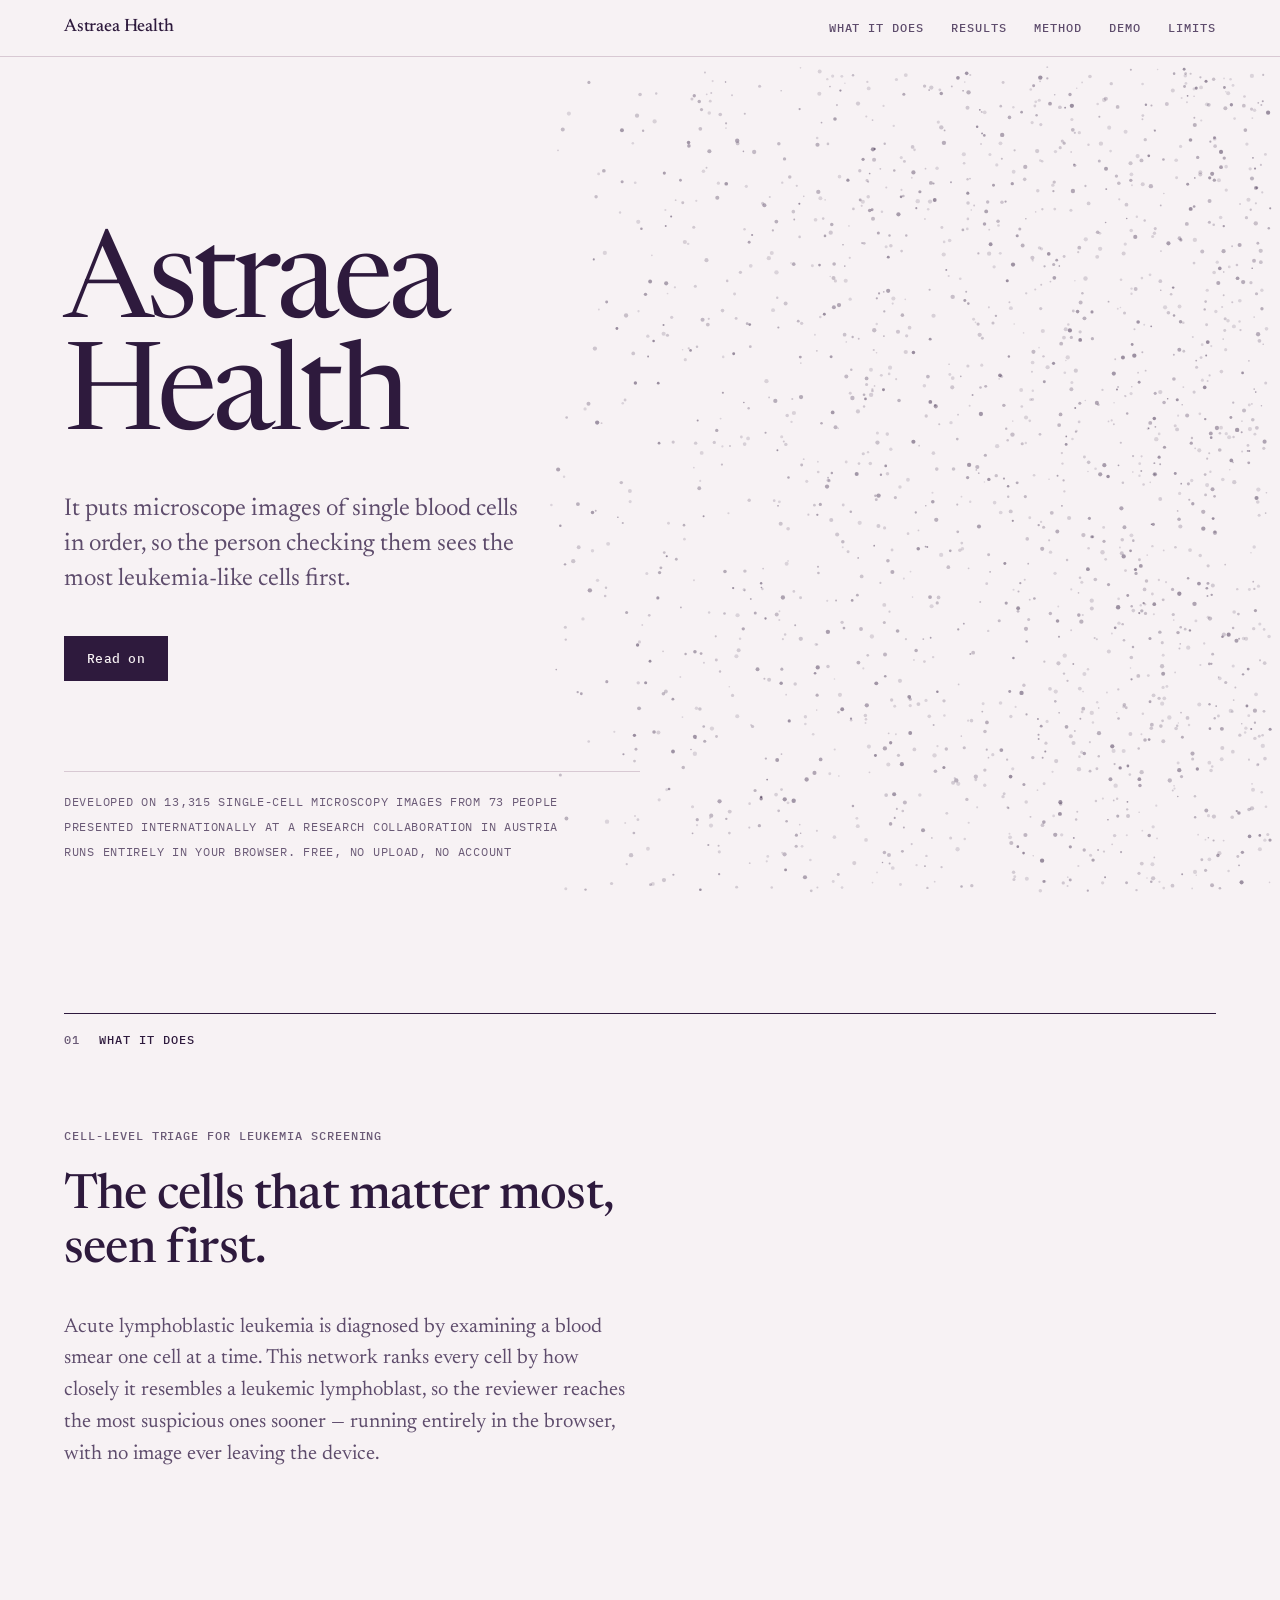
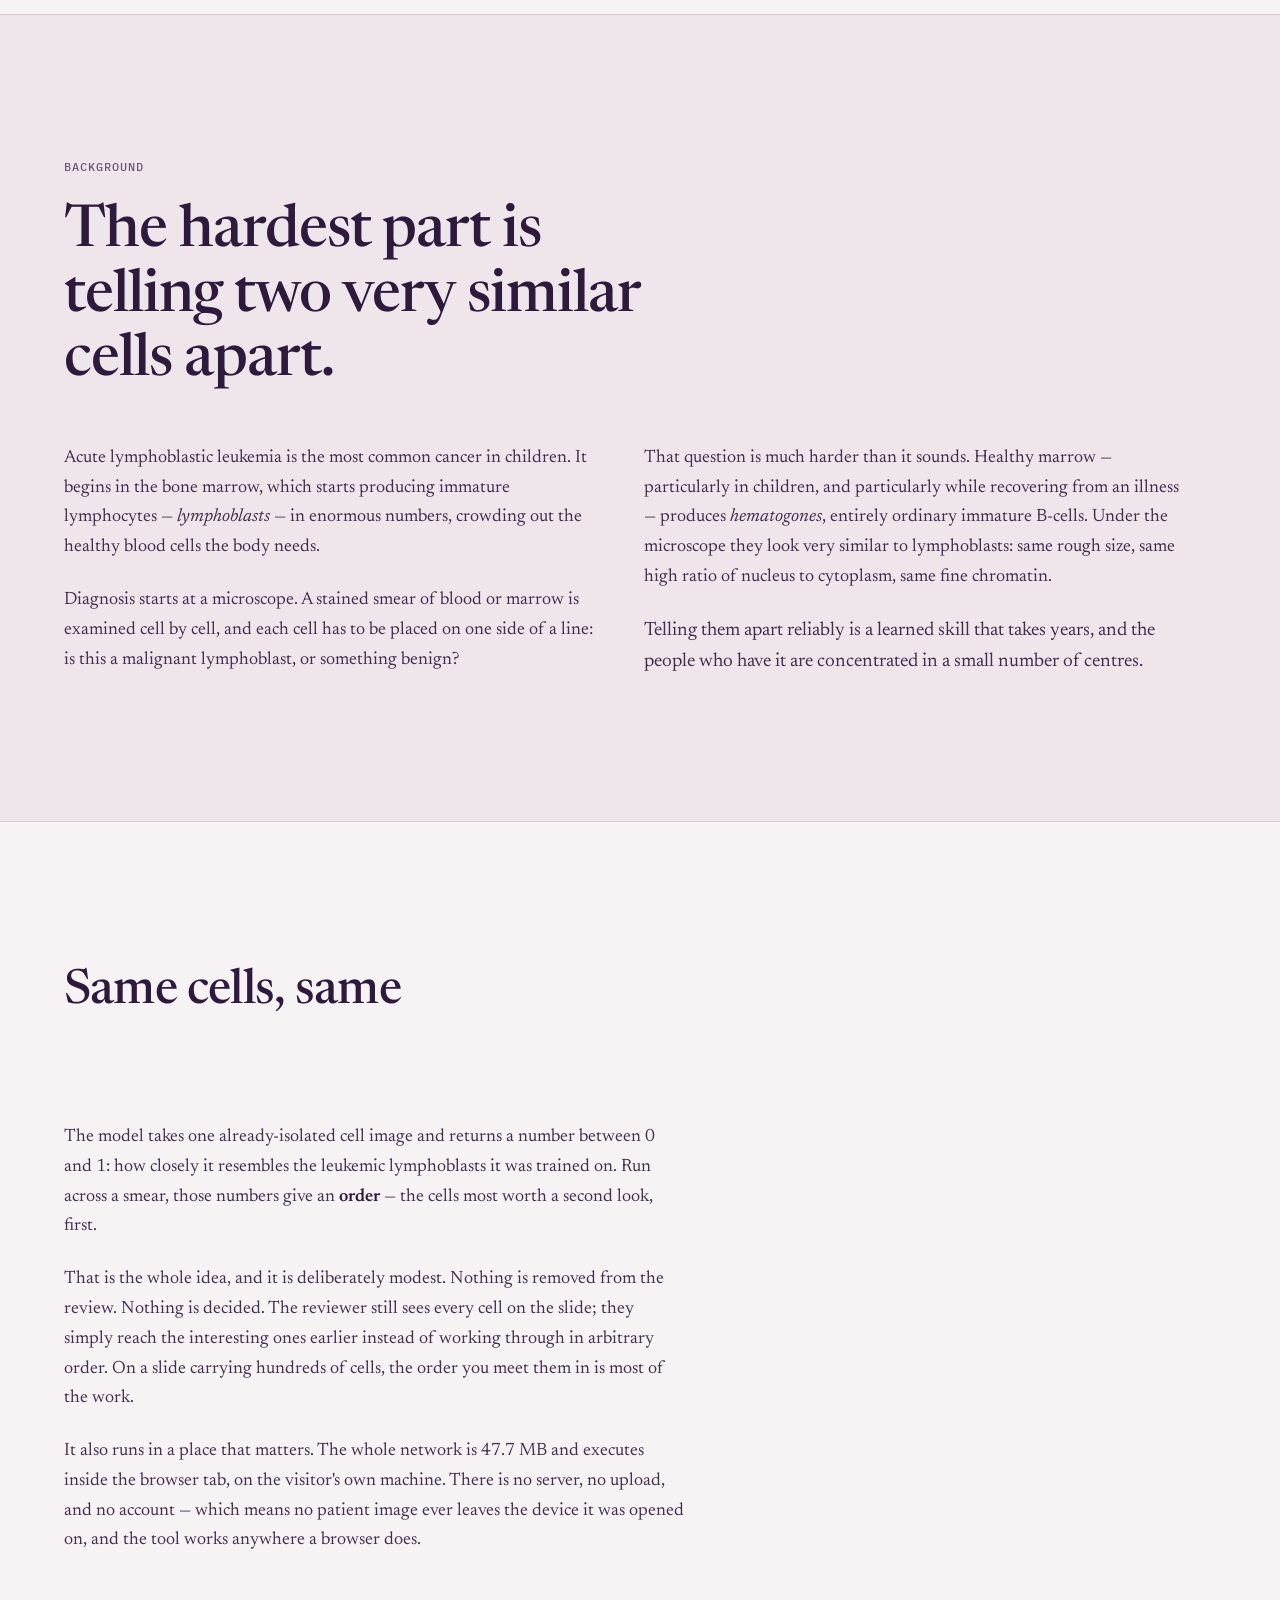
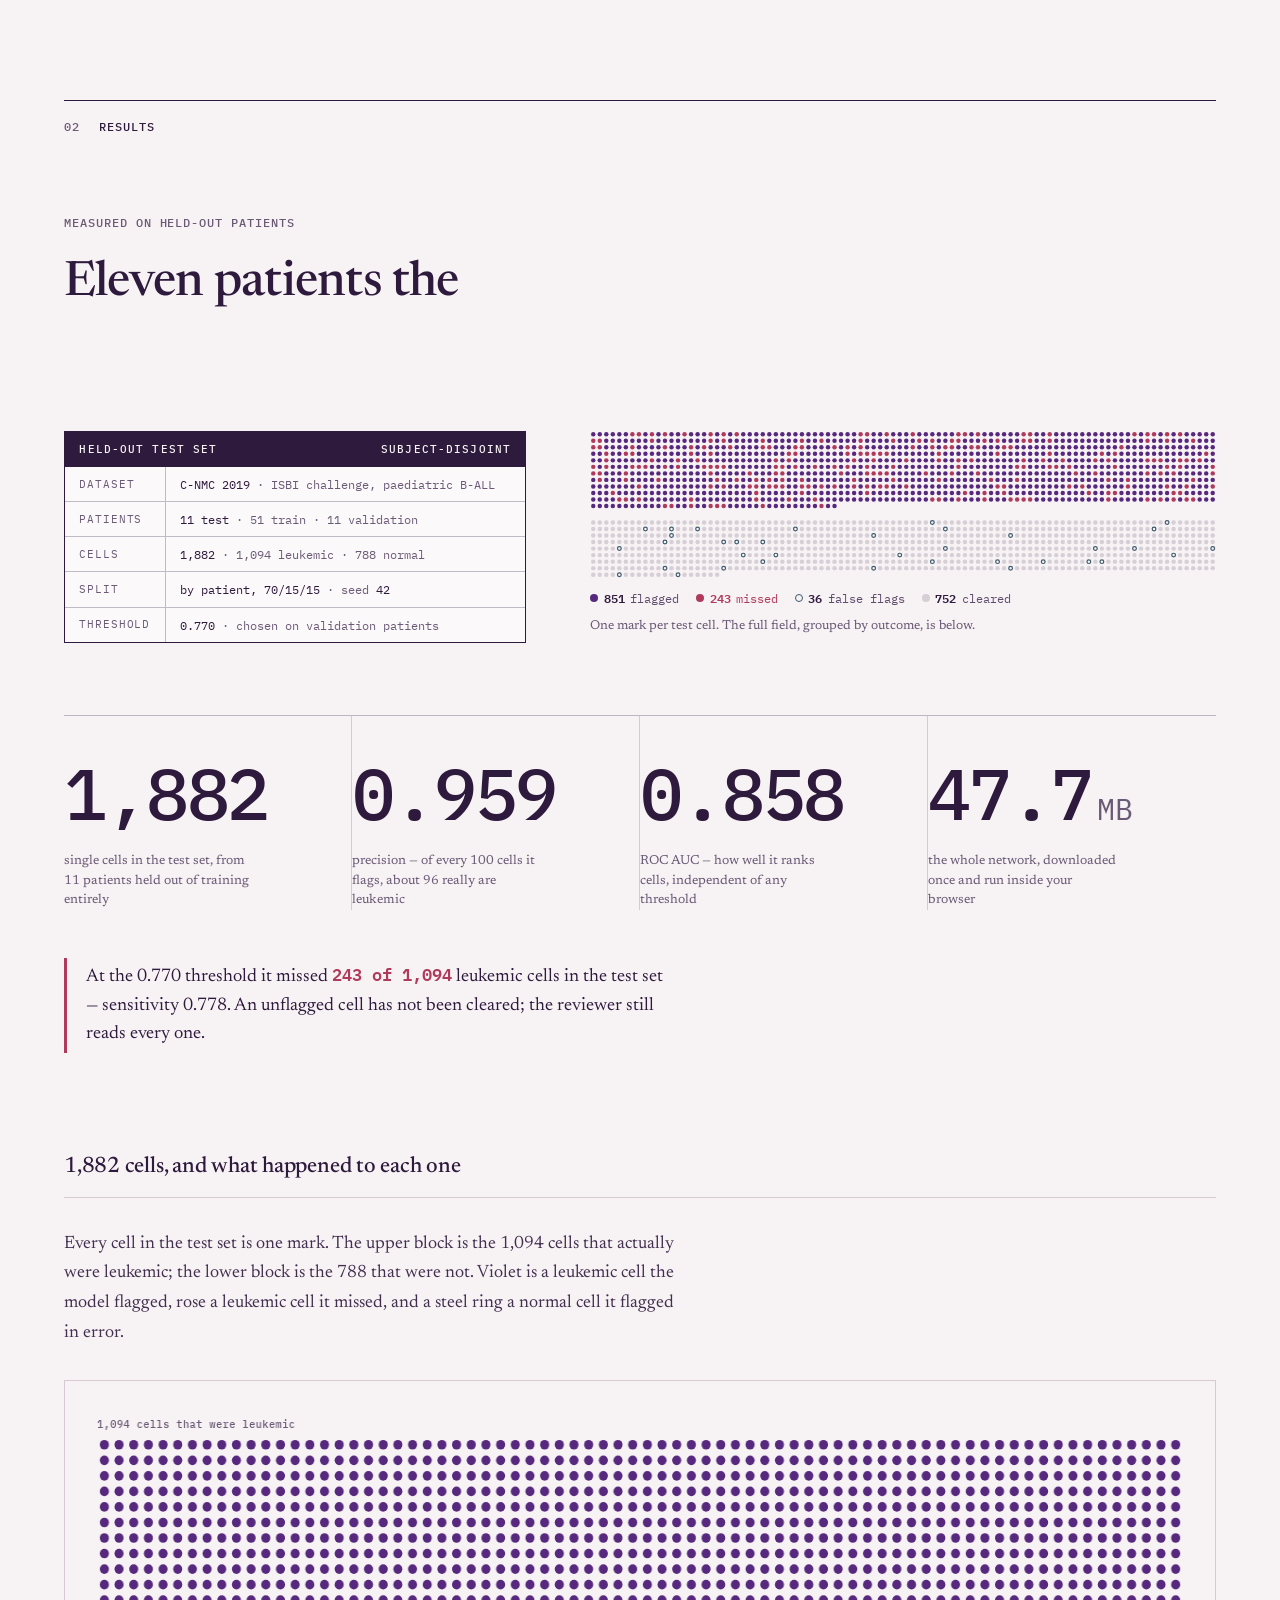
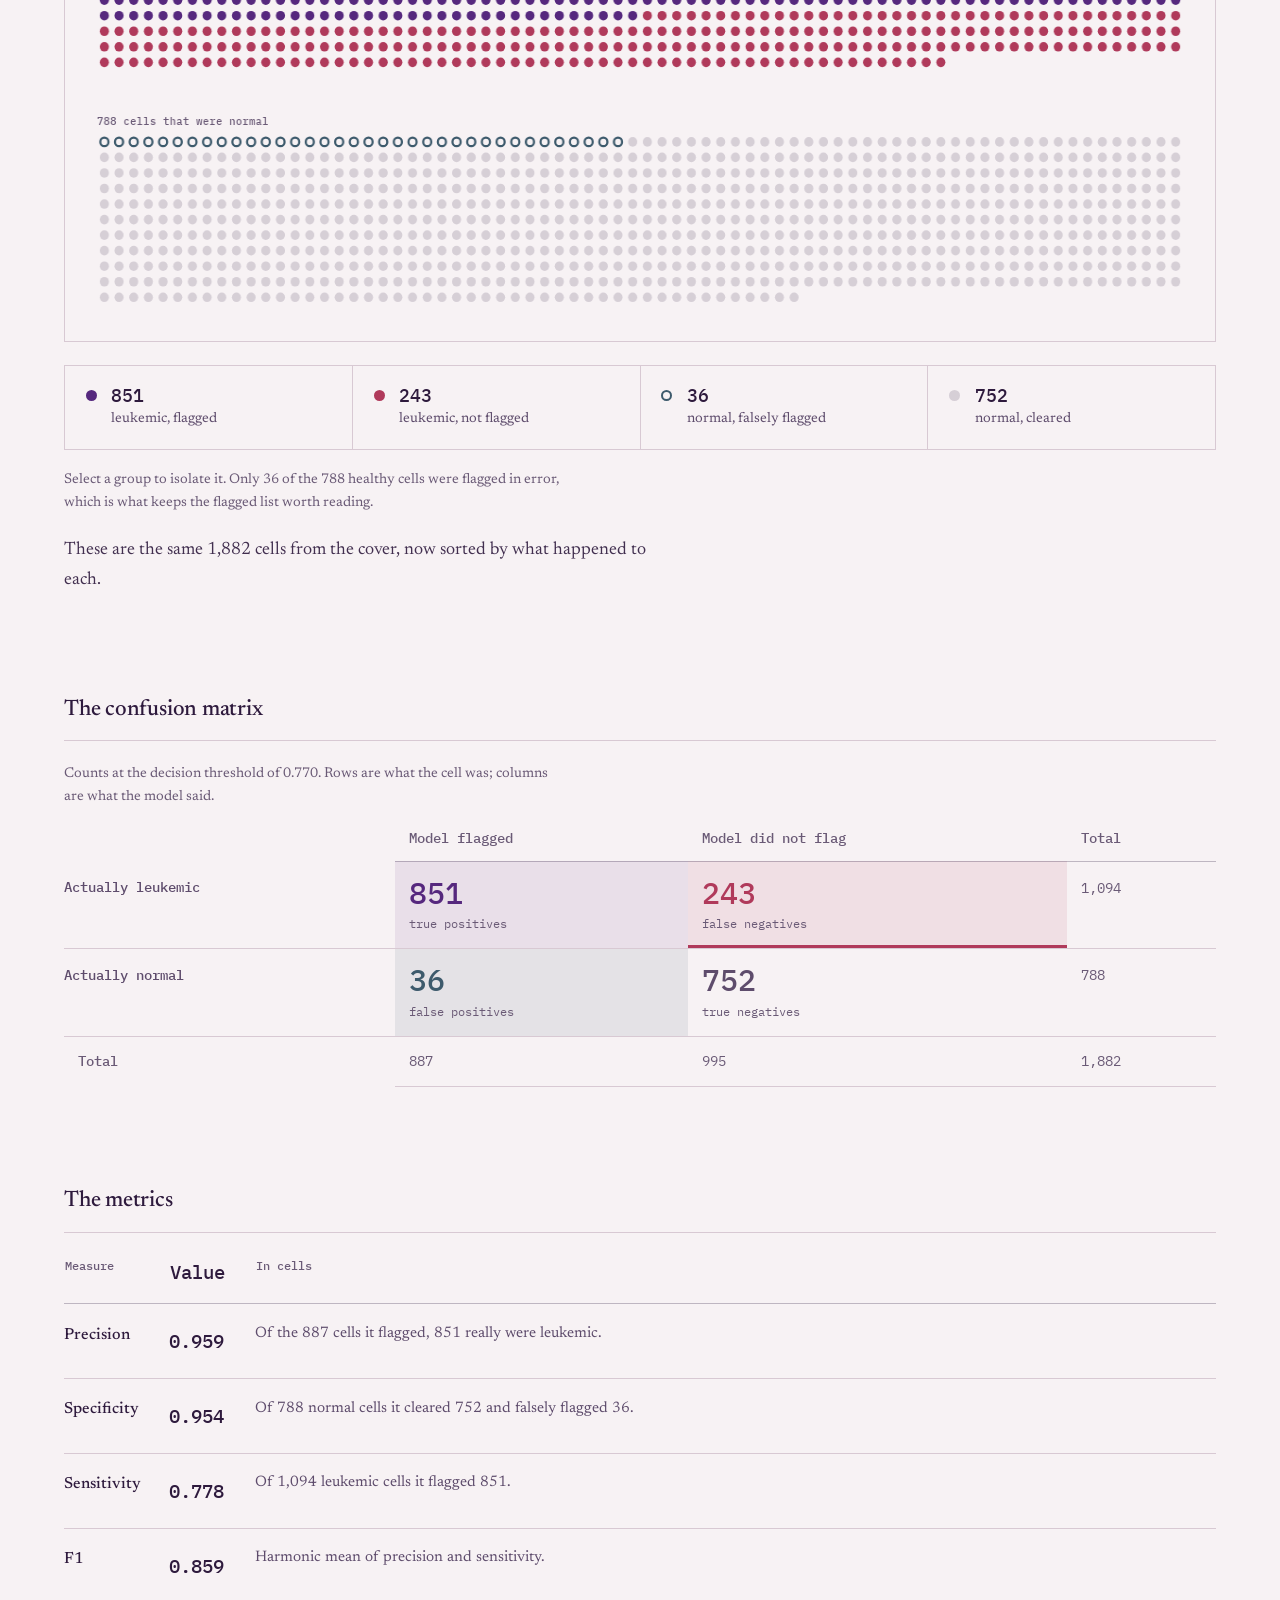
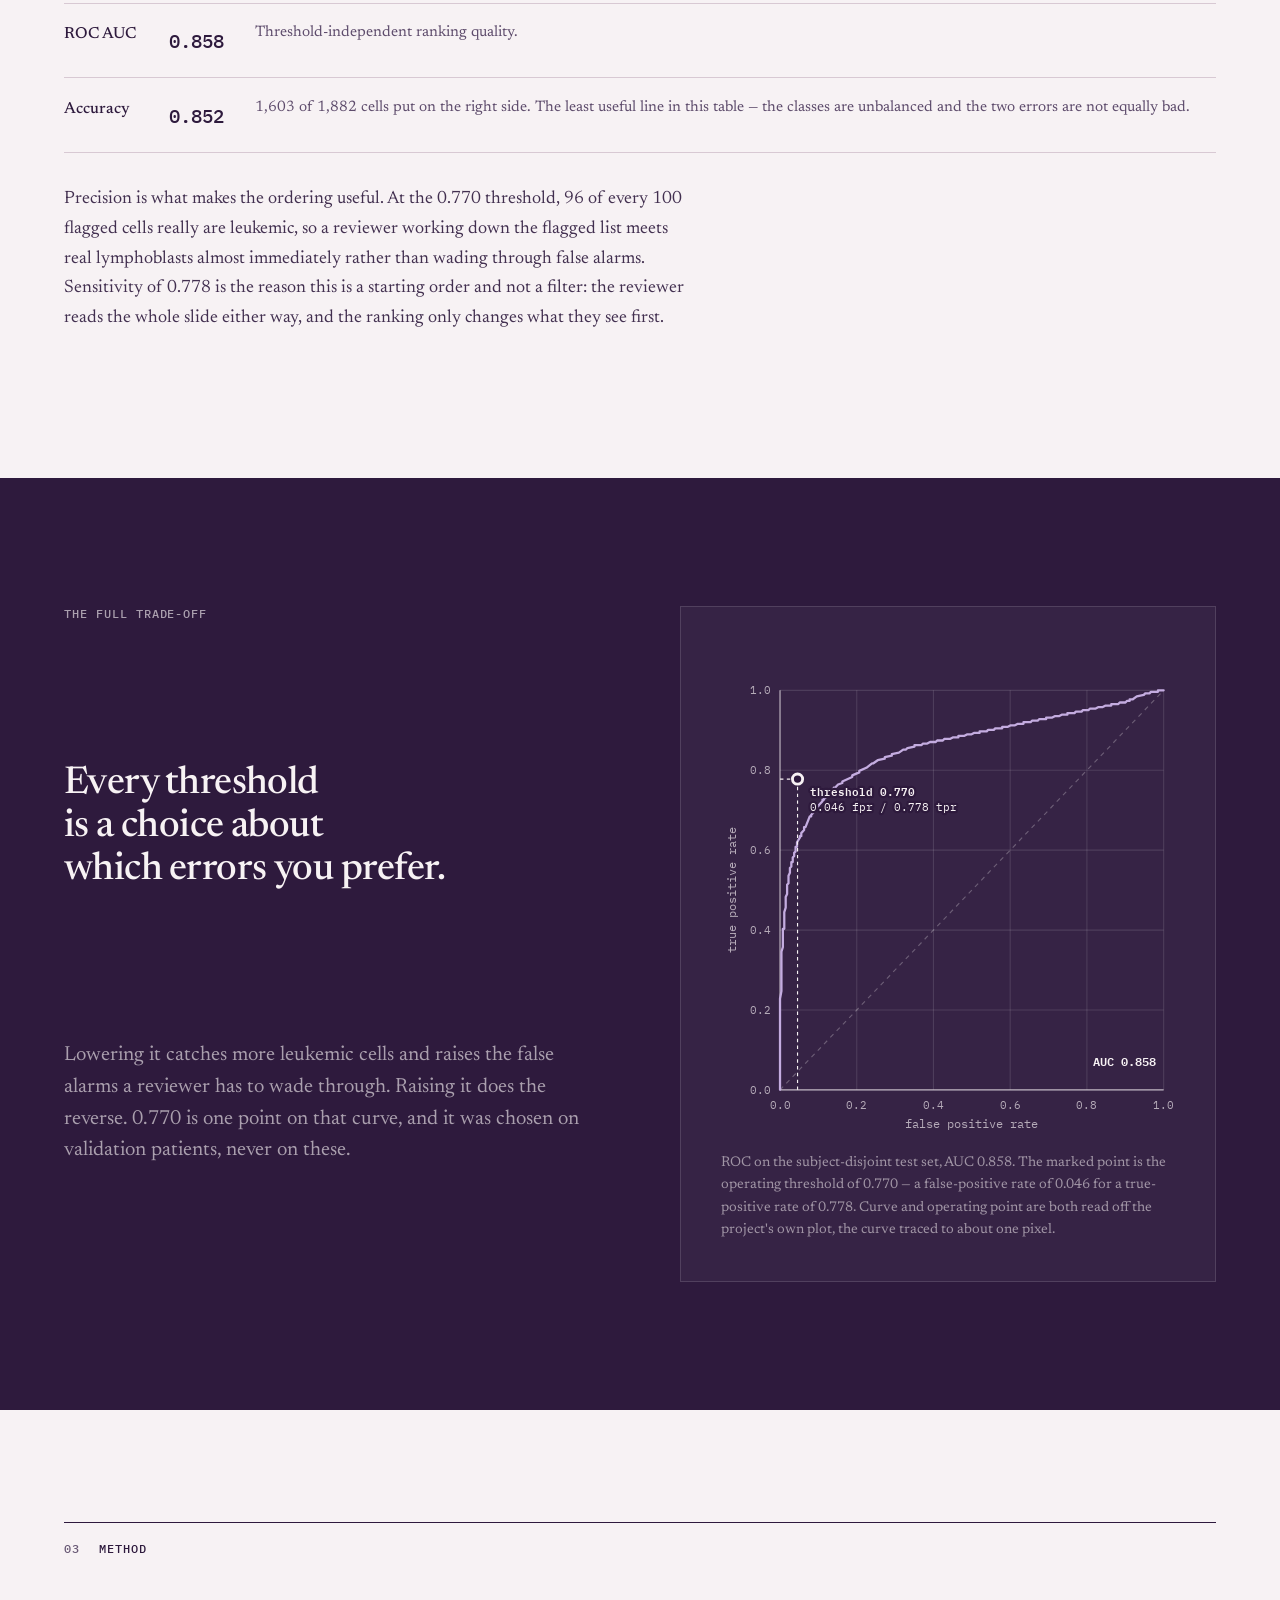
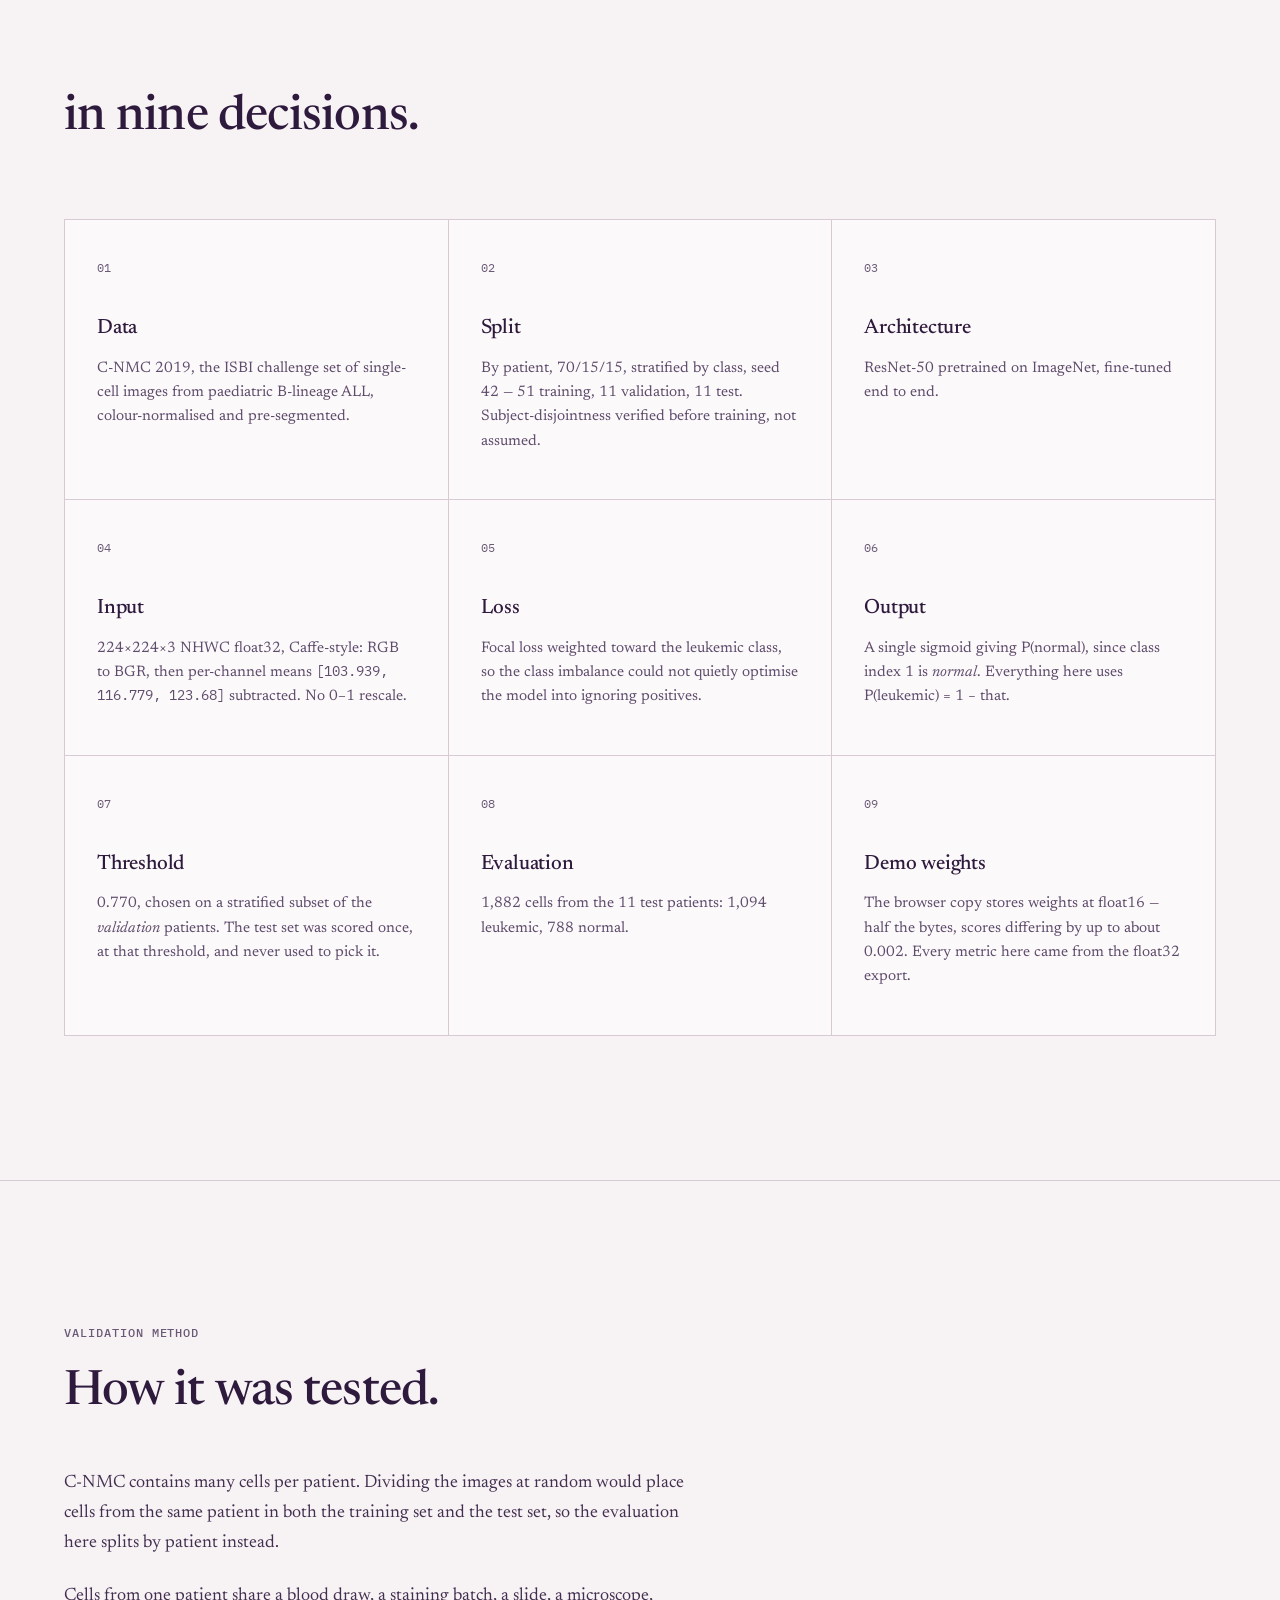
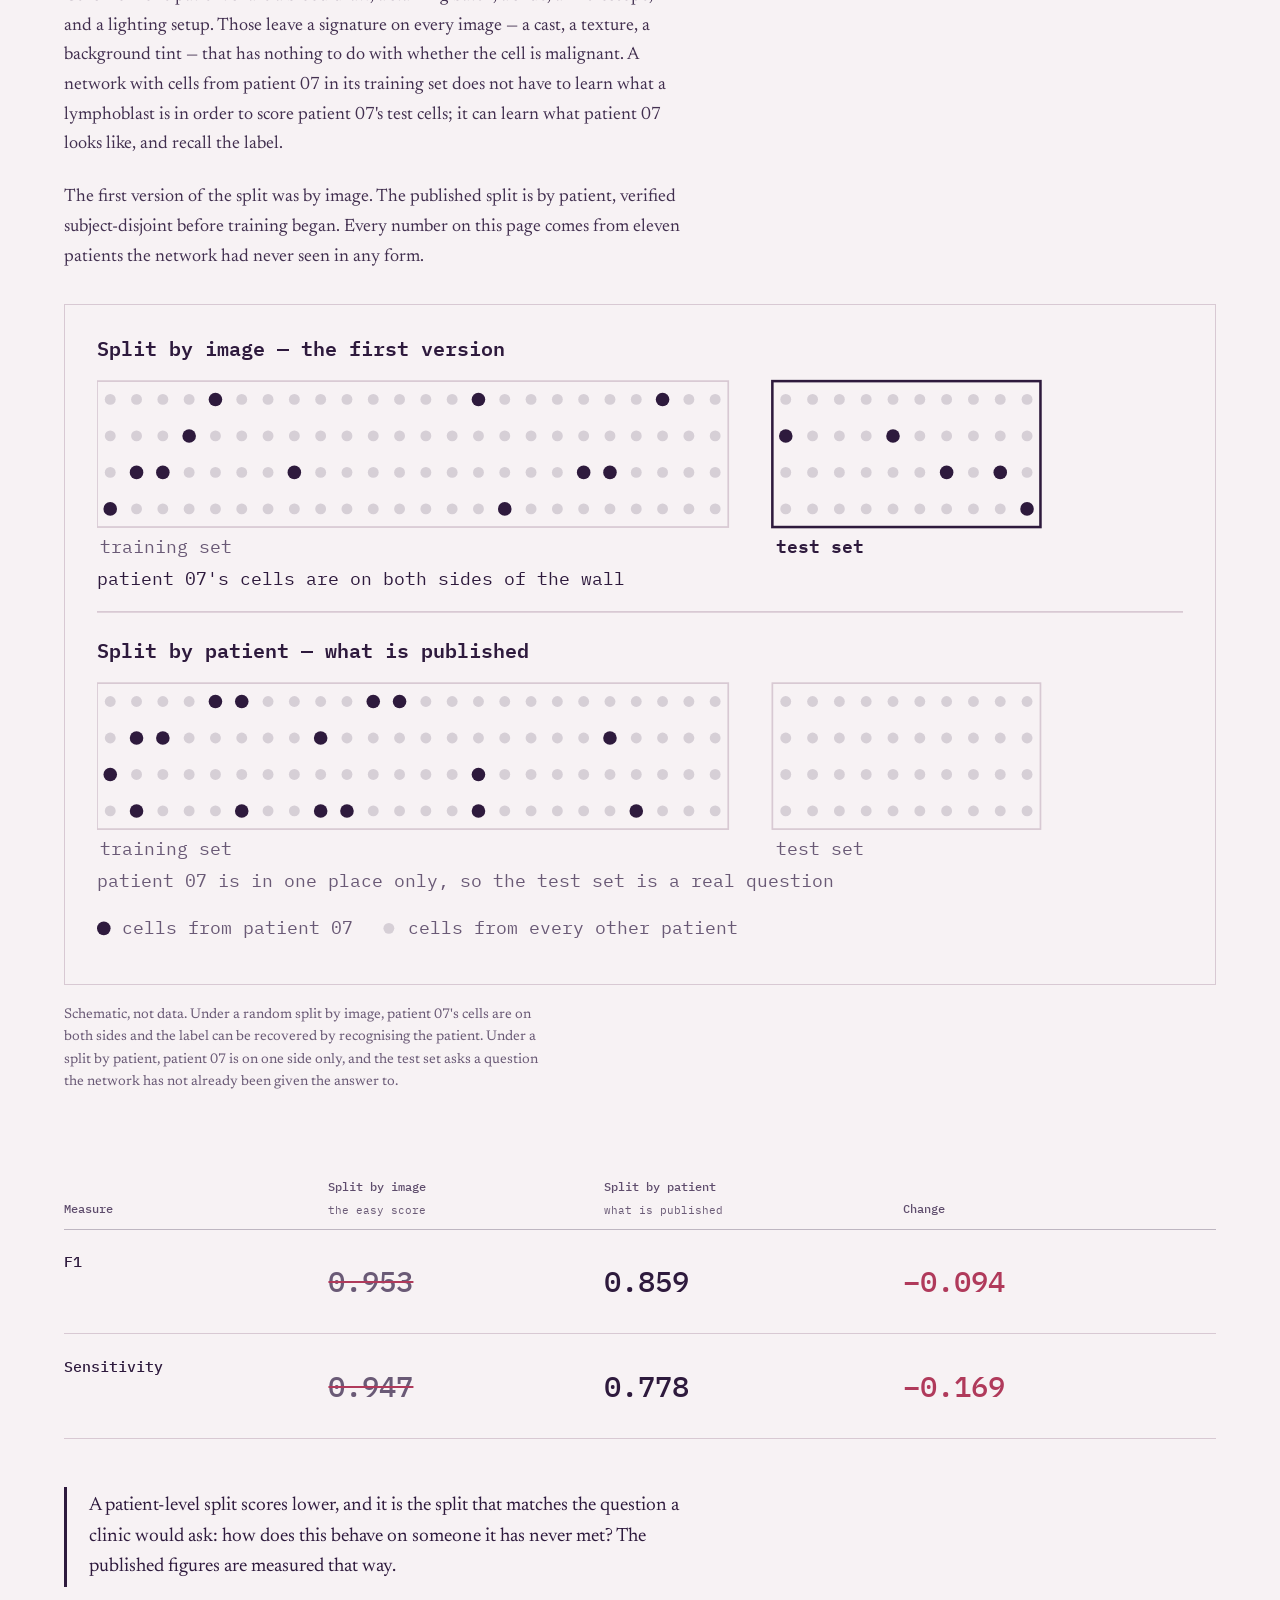
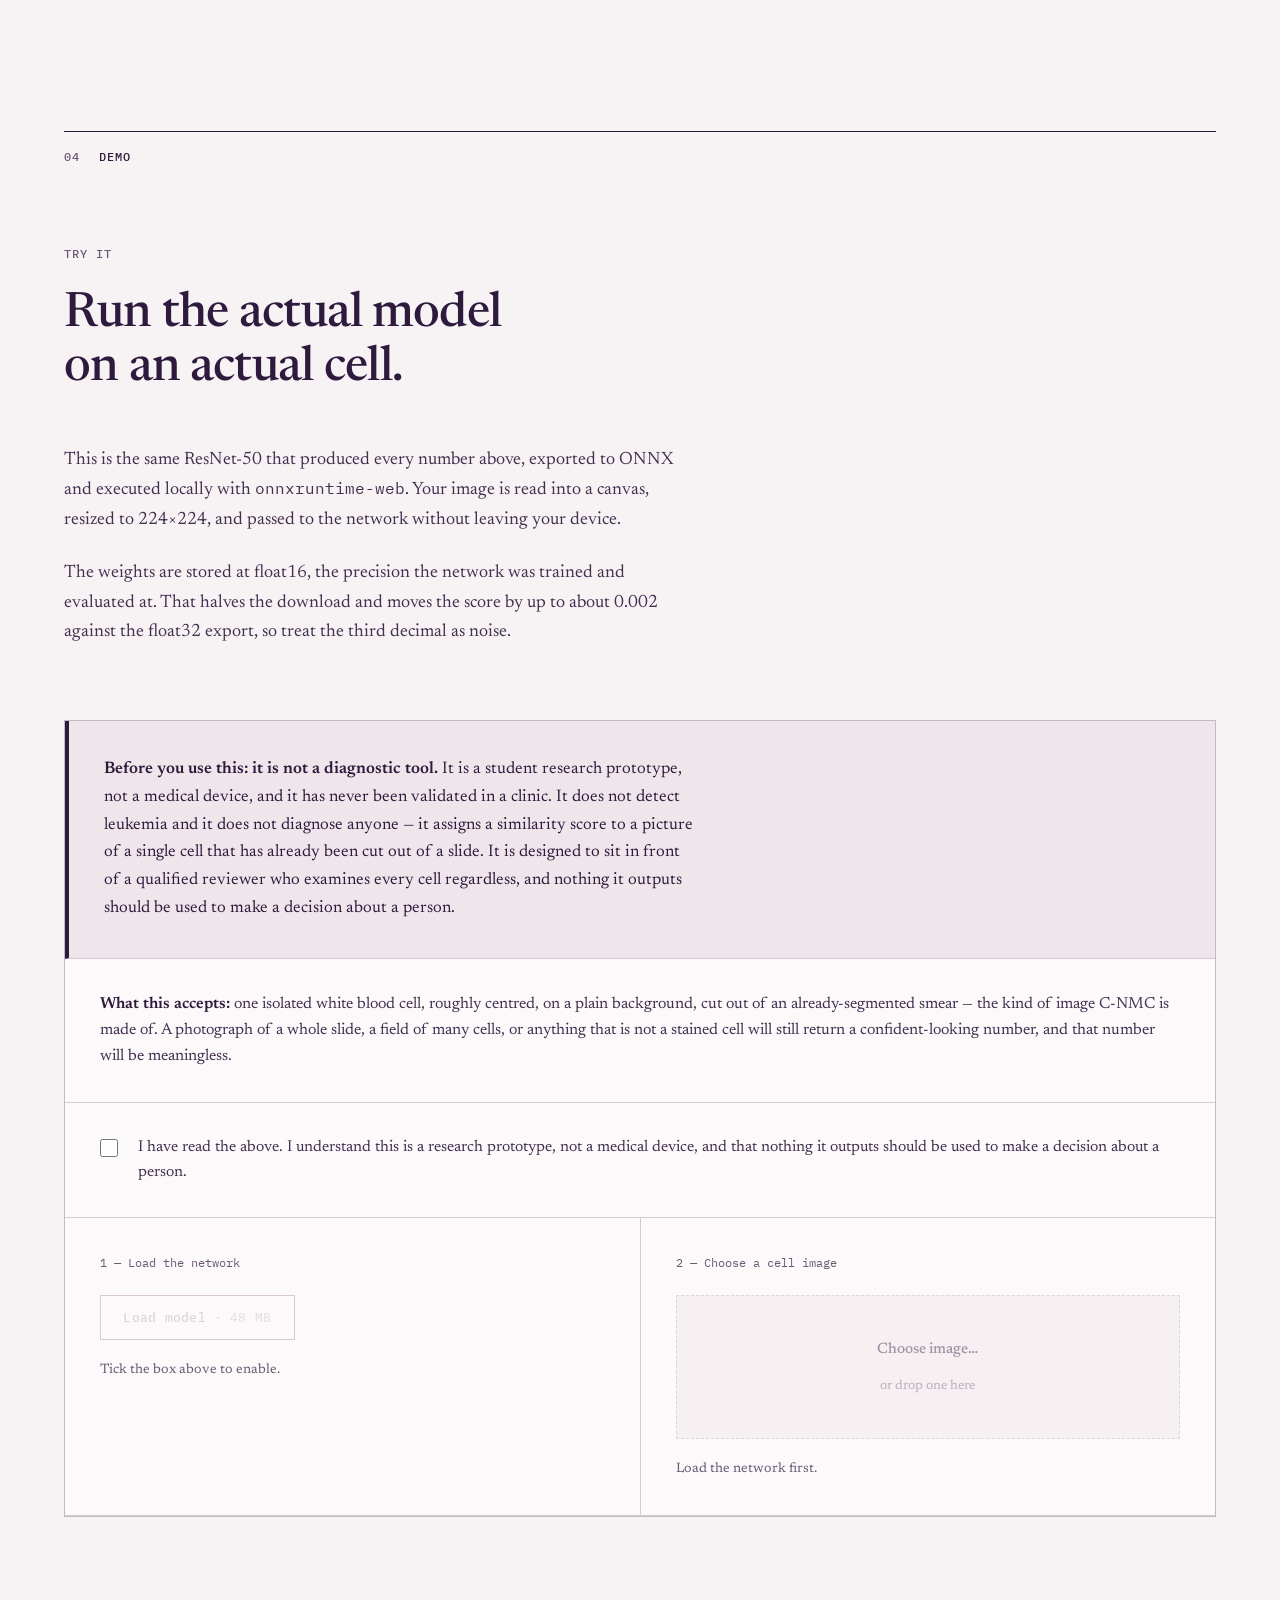
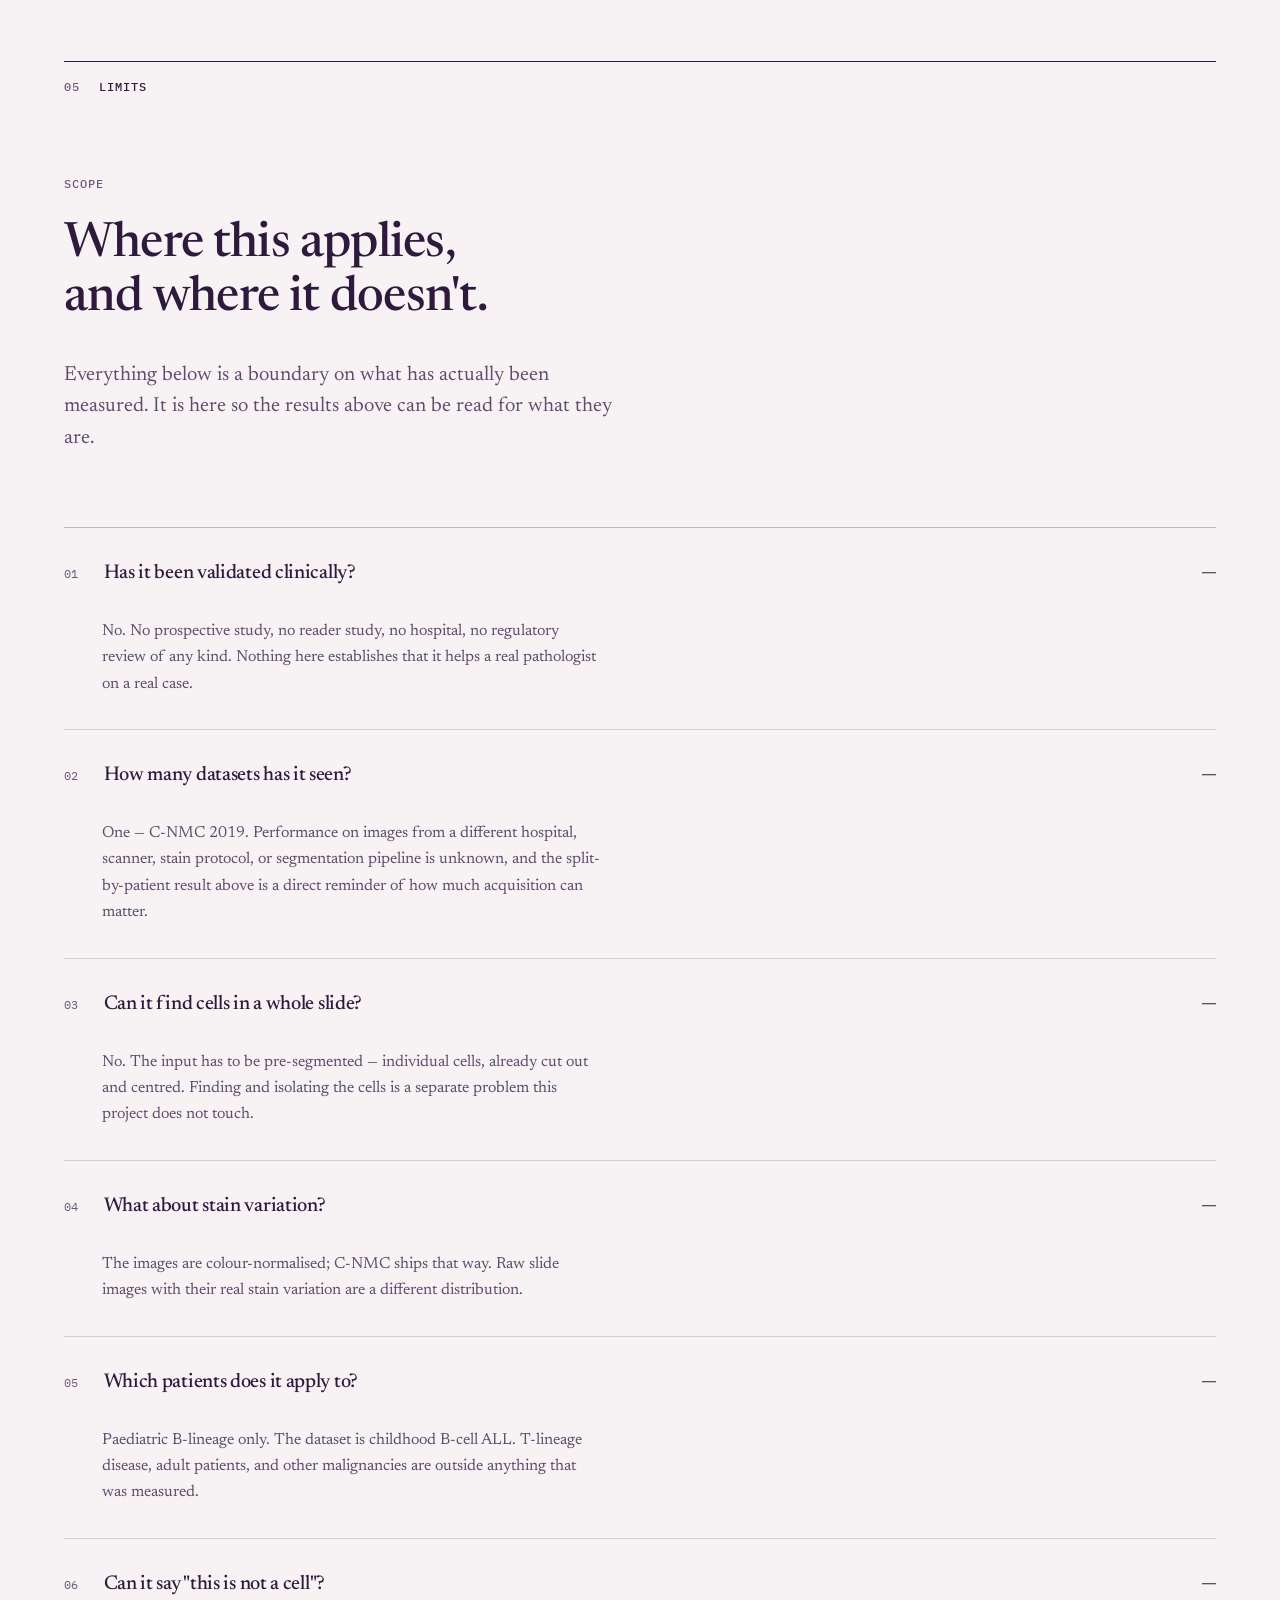
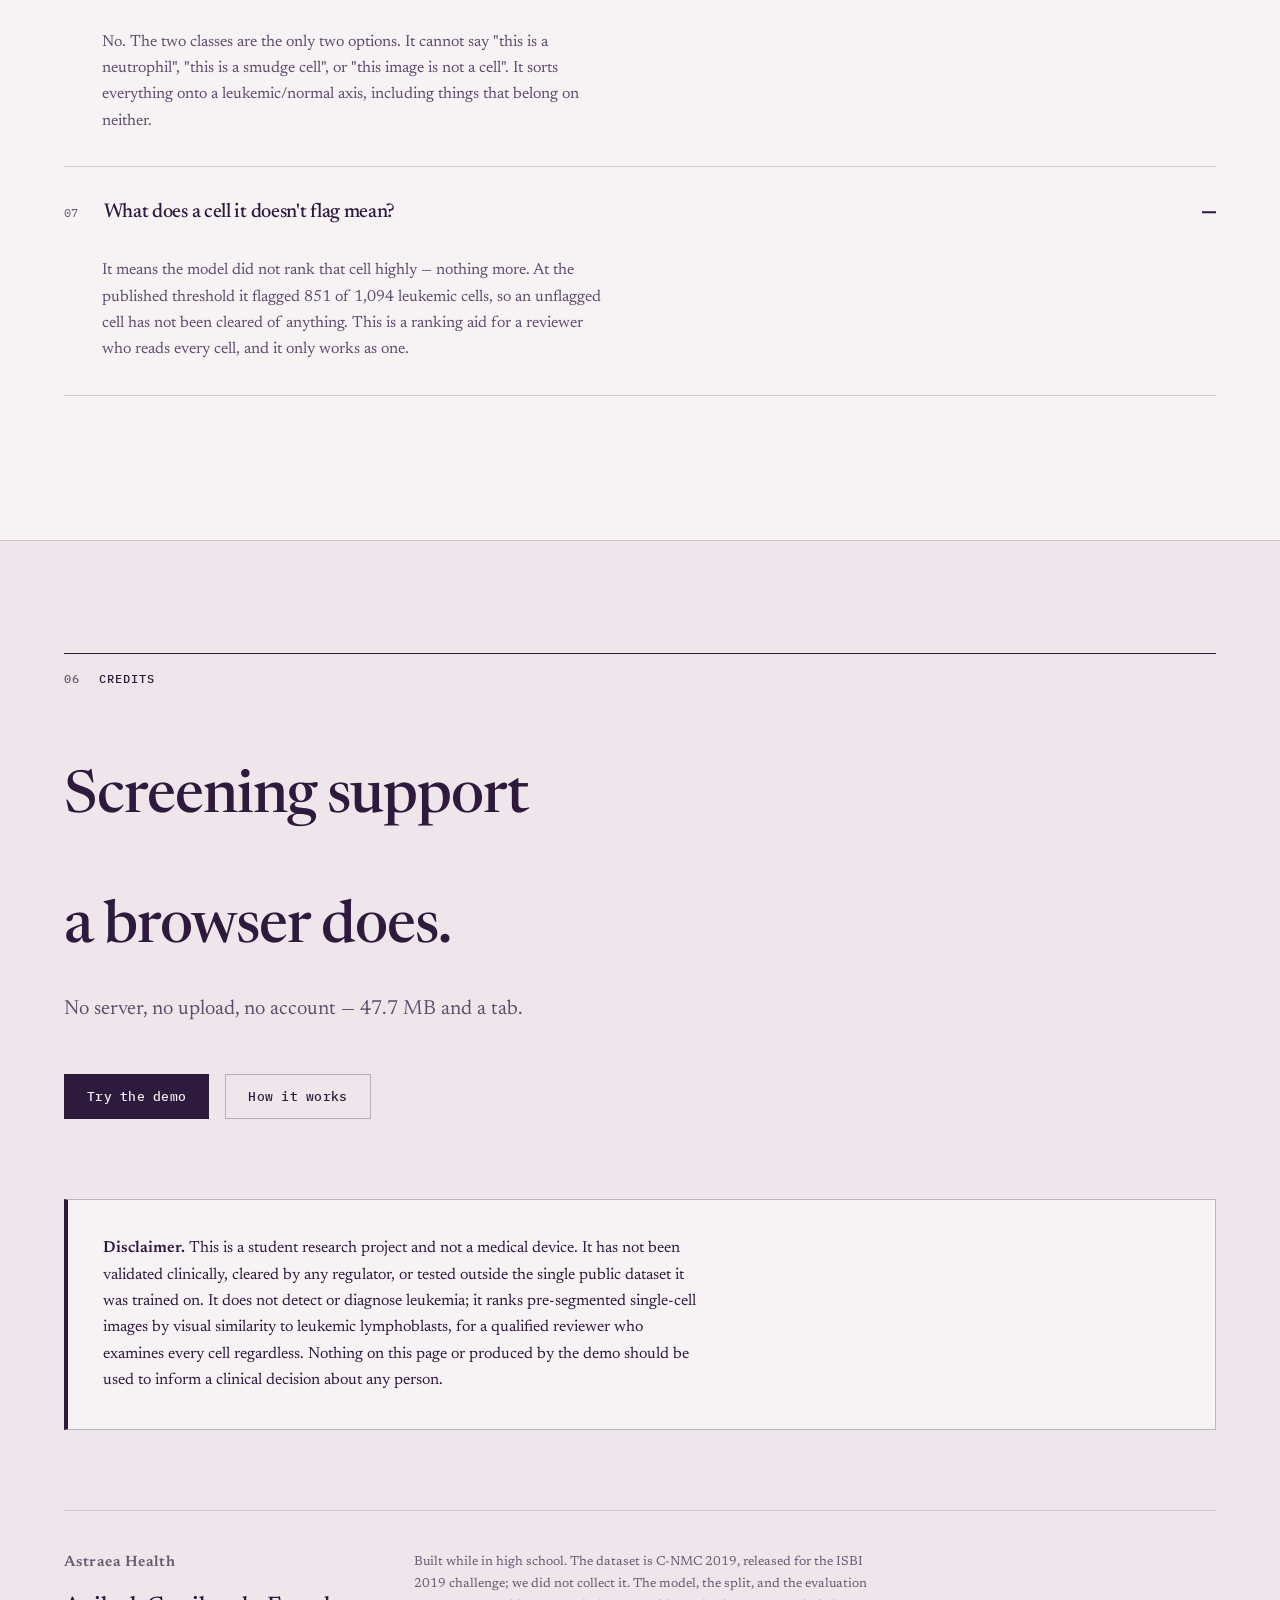
==== commit cddffd6e: "Hide the Why section until its text is supplied The section and its nav item carry the hidden attrib" ====
--- a/index.html
+++ b/index.html
@@ -96,7 +96,7 @@
       aria-expanded="false" aria-controls="navList" hidden>Menu</button>
     <nav class="nav__nav" aria-label="Sections">
       <ul class="nav__list" id="navList">
-        <li><a href="#why">Why</a></li>
+        <li hidden><a href="#why">Why</a></li><!-- hidden until the Why text is supplied -->
         <li><a href="#what">What it does</a></li>
         <li><a href="#results">Results</a></li>
         <li><a href="#method">Method</a></li>
@@ -119,7 +119,7 @@
       <p class="cover__line">It puts microscope images of single blood cells in order, so the
       person checking them sees the most leukemia-like cells first.</p>
       <div class="btn-row">
-        <a class="btn" href="#why">Read on</a>
+        <a class="btn" href="#what">Read on</a>
       </div>
     </div>
     <ul class="cover__facts">
@@ -130,8 +130,11 @@
   </div>
 </header>
 
-<!-- ─────────────────────────────  why  ───────────────────────────── -->
-<section class="group why" id="why">
+<!-- ─────────────────────────────  why  ─────────────────────────────
+     Hidden until the text is supplied. To restore: remove `hidden` here and
+     on the Why nav item, point "Read on" back at #why, and renumber the
+     running heads 01–07. -->
+<section class="group why" id="why" hidden>
   <div class="wrap">
     <h2 class="runhead"><span class="runhead__i">01</span>Why</h2>
     <div class="why__body">
@@ -142,7 +145,7 @@
 
 <!-- ─────────────────────────────  what it does  ───────────────────────────── -->
 <div class="group" id="what">
-<div class="wrap"><h2 class="runhead"><span class="runhead__i">02</span>What it does</h2></div>
+<div class="wrap"><h2 class="runhead"><span class="runhead__i">01</span>What it does</h2></div>
 
 <section class="section section--lead" id="intro">
   <div class="wrap">
@@ -215,7 +218,7 @@
 
 <!-- ─────────────────────────────  results  ───────────────────────────── -->
 <div class="group" id="results">
-<div class="wrap"><h2 class="runhead"><span class="runhead__i">03</span>Results</h2></div>
+<div class="wrap"><h2 class="runhead"><span class="runhead__i">02</span>Results</h2></div>
 
 <section class="section" id="sec-results">
   <div class="wrap">
@@ -403,7 +406,7 @@
 
 <!-- ─────────────────────────────  method  ───────────────────────────── -->
 <div class="group" id="method">
-<div class="wrap"><h2 class="runhead"><span class="runhead__i">04</span>Method</h2></div>
+<div class="wrap"><h2 class="runhead"><span class="runhead__i">03</span>Method</h2></div>
 
 <!-- ─────────────────────────────  method cards  ───────────────────────────── -->
 <section class="section" id="sec-method">
@@ -514,7 +517,7 @@
 
 <!-- ─────────────────────────────  demo  ───────────────────────────── -->
 <div class="group" id="demo">
-<div class="wrap"><h2 class="runhead"><span class="runhead__i">05</span>Demo</h2></div>
+<div class="wrap"><h2 class="runhead"><span class="runhead__i">04</span>Demo</h2></div>
 
 <!-- ─────────────────────────────  demo  ───────────────────────────── -->
 <section class="section" id="sec-demo">
@@ -618,7 +621,7 @@
 <!-- ─────────────────────────────  scope  ───────────────────────────── -->
 <section class="section group" id="limits">
   <div class="wrap">
-    <h2 class="runhead"><span class="runhead__i">06</span>Limits</h2>
+    <h2 class="runhead"><span class="runhead__i">05</span>Limits</h2>
     <p class="eyebrow" data-reveal>scope</p>
     <h2 class="h-section">
       <span class="mask"><span>Where this applies,</span></span>
@@ -695,7 +698,7 @@
 <!-- ─────────────────────────────  closing  ───────────────────────────── -->
 <footer class="cta group" id="credits">
   <div class="wrap">
-    <h2 class="runhead"><span class="runhead__i">07</span>Credits</h2>
+    <h2 class="runhead"><span class="runhead__i">06</span>Credits</h2>
     <h2 class="h-statement">
       <span class="mask"><span>Screening support</span></span>
       <span class="mask"><span>that runs anywhere</span></span>
--- a/style.css
+++ b/style.css
@@ -282,6 +282,9 @@
    the dark ROC band and needs paper of its own before its rule. */
 .group > .wrap:first-child{ padding-top:0; }
 #method > .wrap:first-child{ padding-top:7rem; }
+/* While Why is hidden, What it does follows the cover directly, which ends
+   in only 2.5rem of paper. Reverts by itself when Why is shown again. */
+.why[hidden] + .group > .wrap:first-child{ padding-top:7rem; }
 .group > .wrap:first-child + .section{ border-top:0; padding-top:5rem; }
 #limits.group{ padding-top:0; border-top:0; }
 #limits.group .runhead,.cta.group .runhead{ margin-bottom:5rem; }
@@ -301,7 +304,8 @@
 @media (max-width:820px){
   .why .wrap{ padding-bottom:8rem; }
   .why__body{ margin-top:6rem; }
-  #method > .wrap:first-child,.cta.group .wrap{ padding-top:4.5rem; }
+  #method > .wrap:first-child,.cta.group .wrap,
+  .why[hidden] + .group > .wrap:first-child{ padding-top:4.5rem; }
   .group > .wrap:first-child + .section{ padding-top:3.5rem; }
   #limits.group .runhead,.cta.group .runhead{ margin-bottom:3.5rem; }
 }
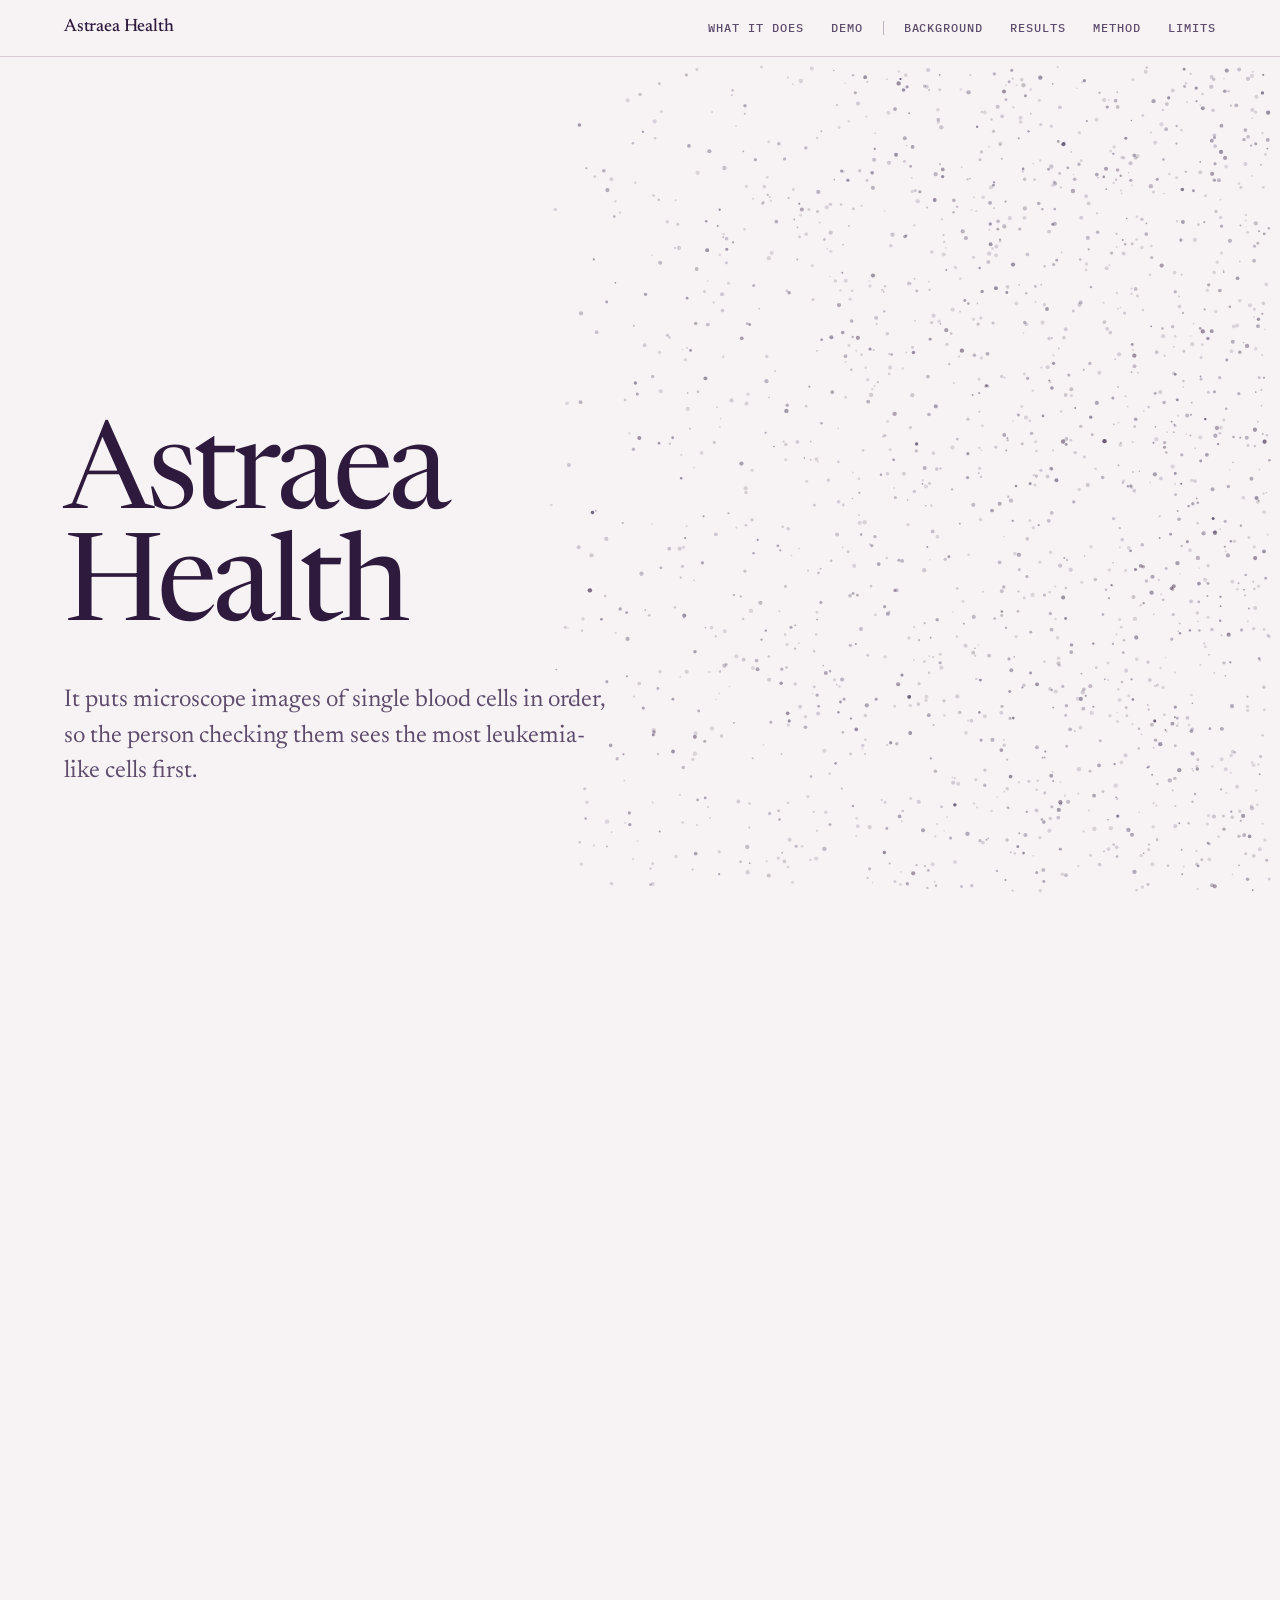
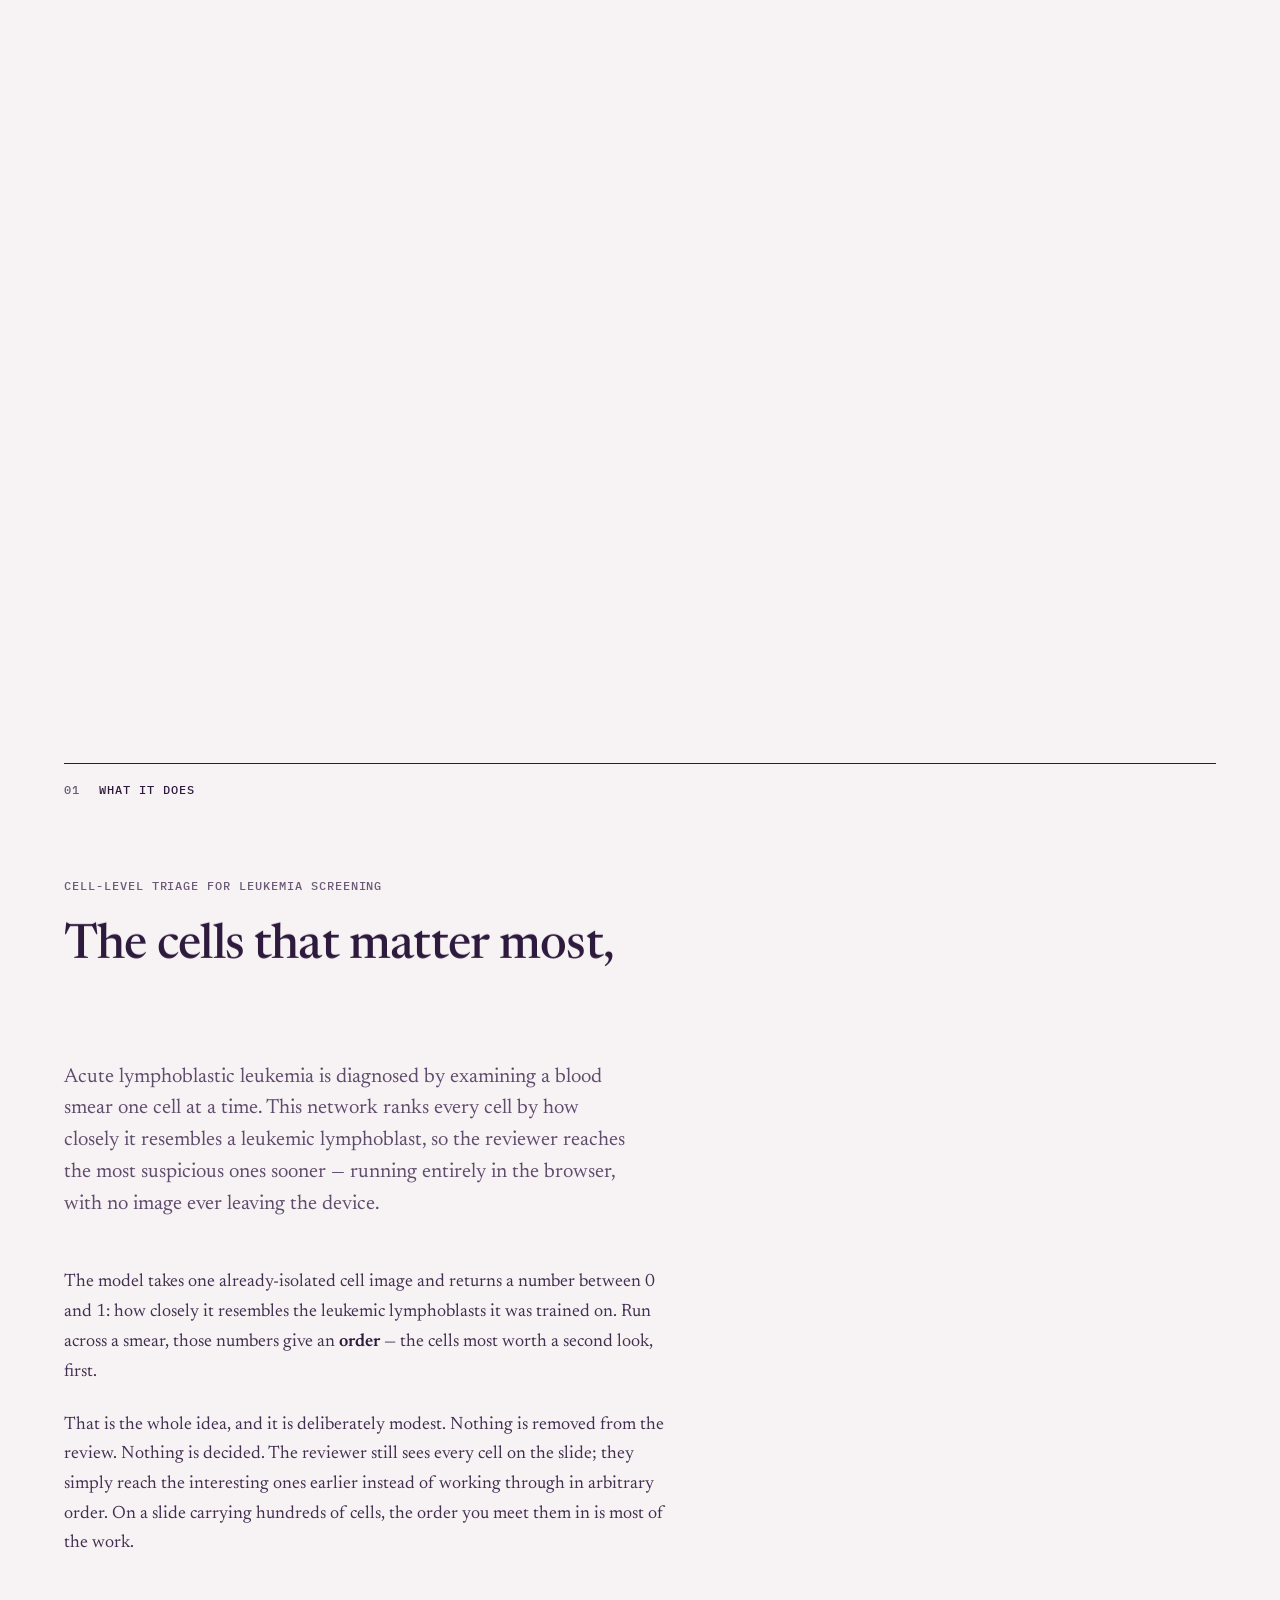
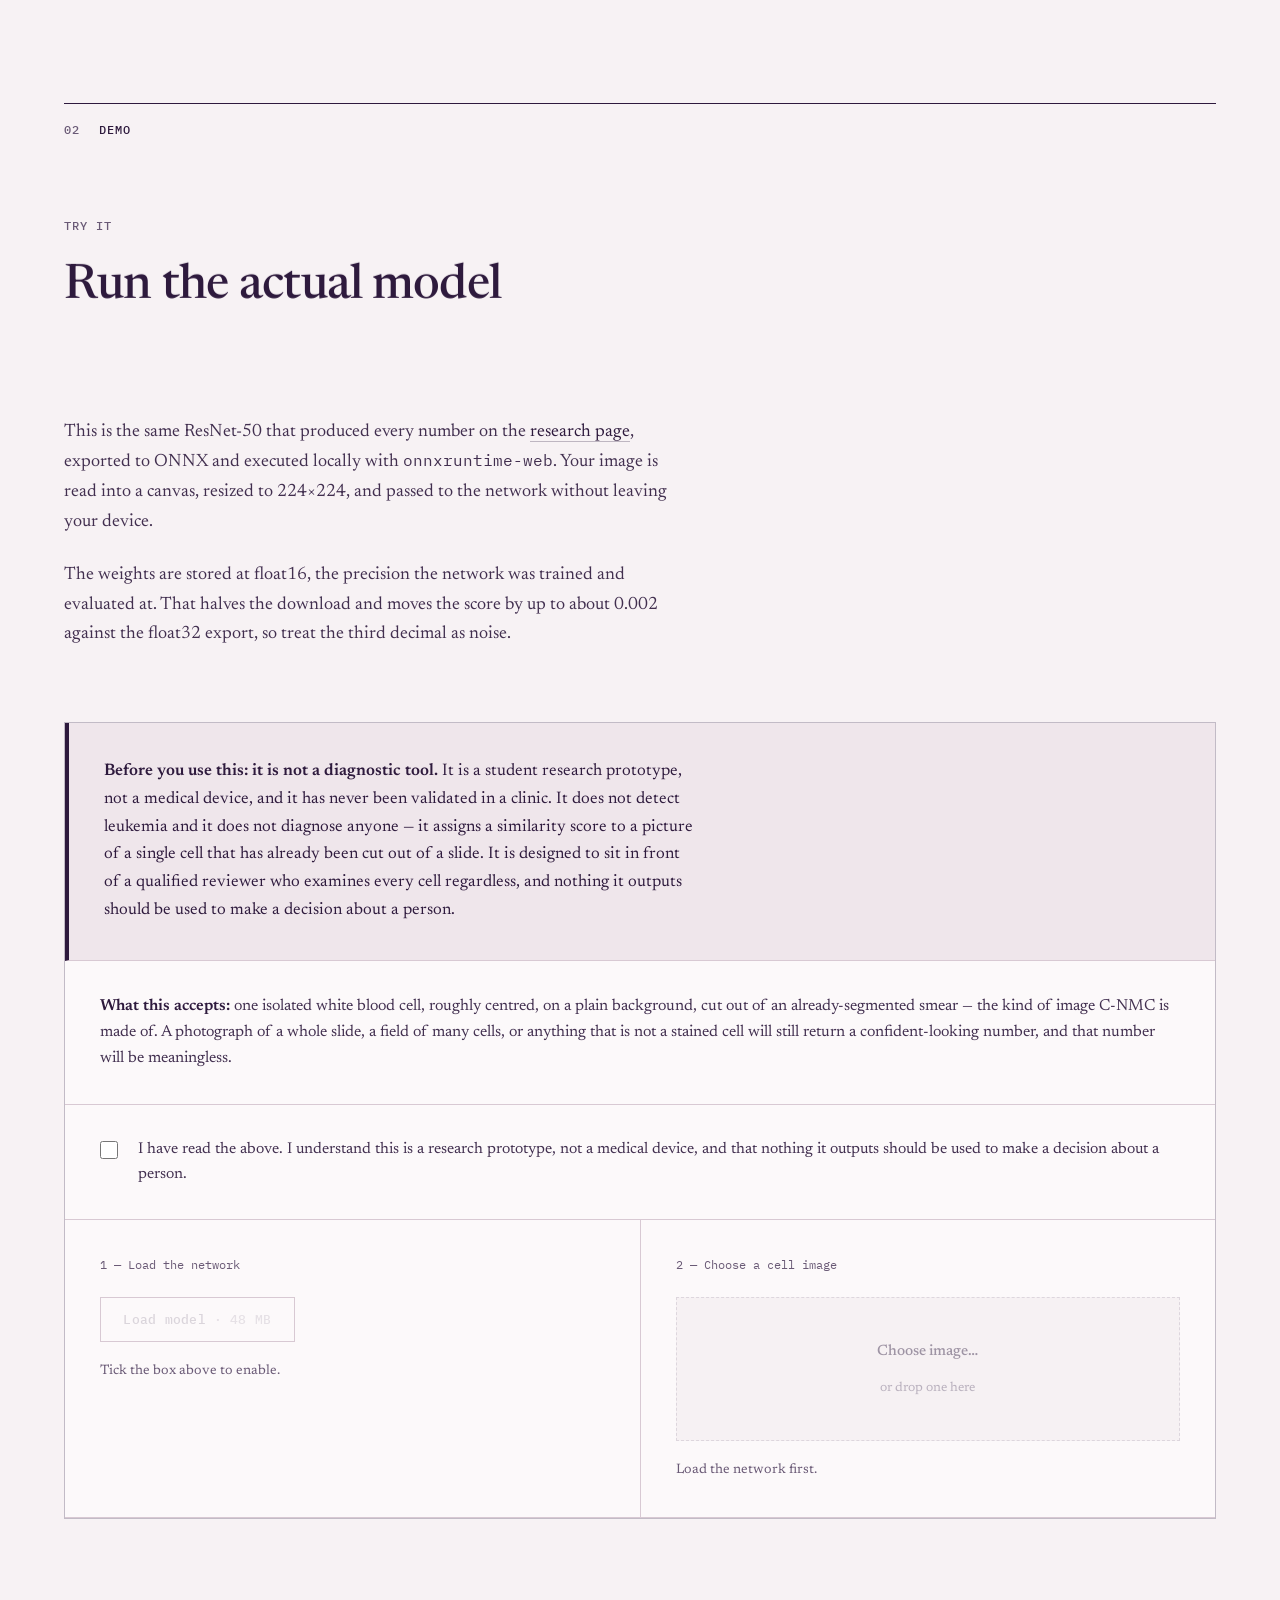
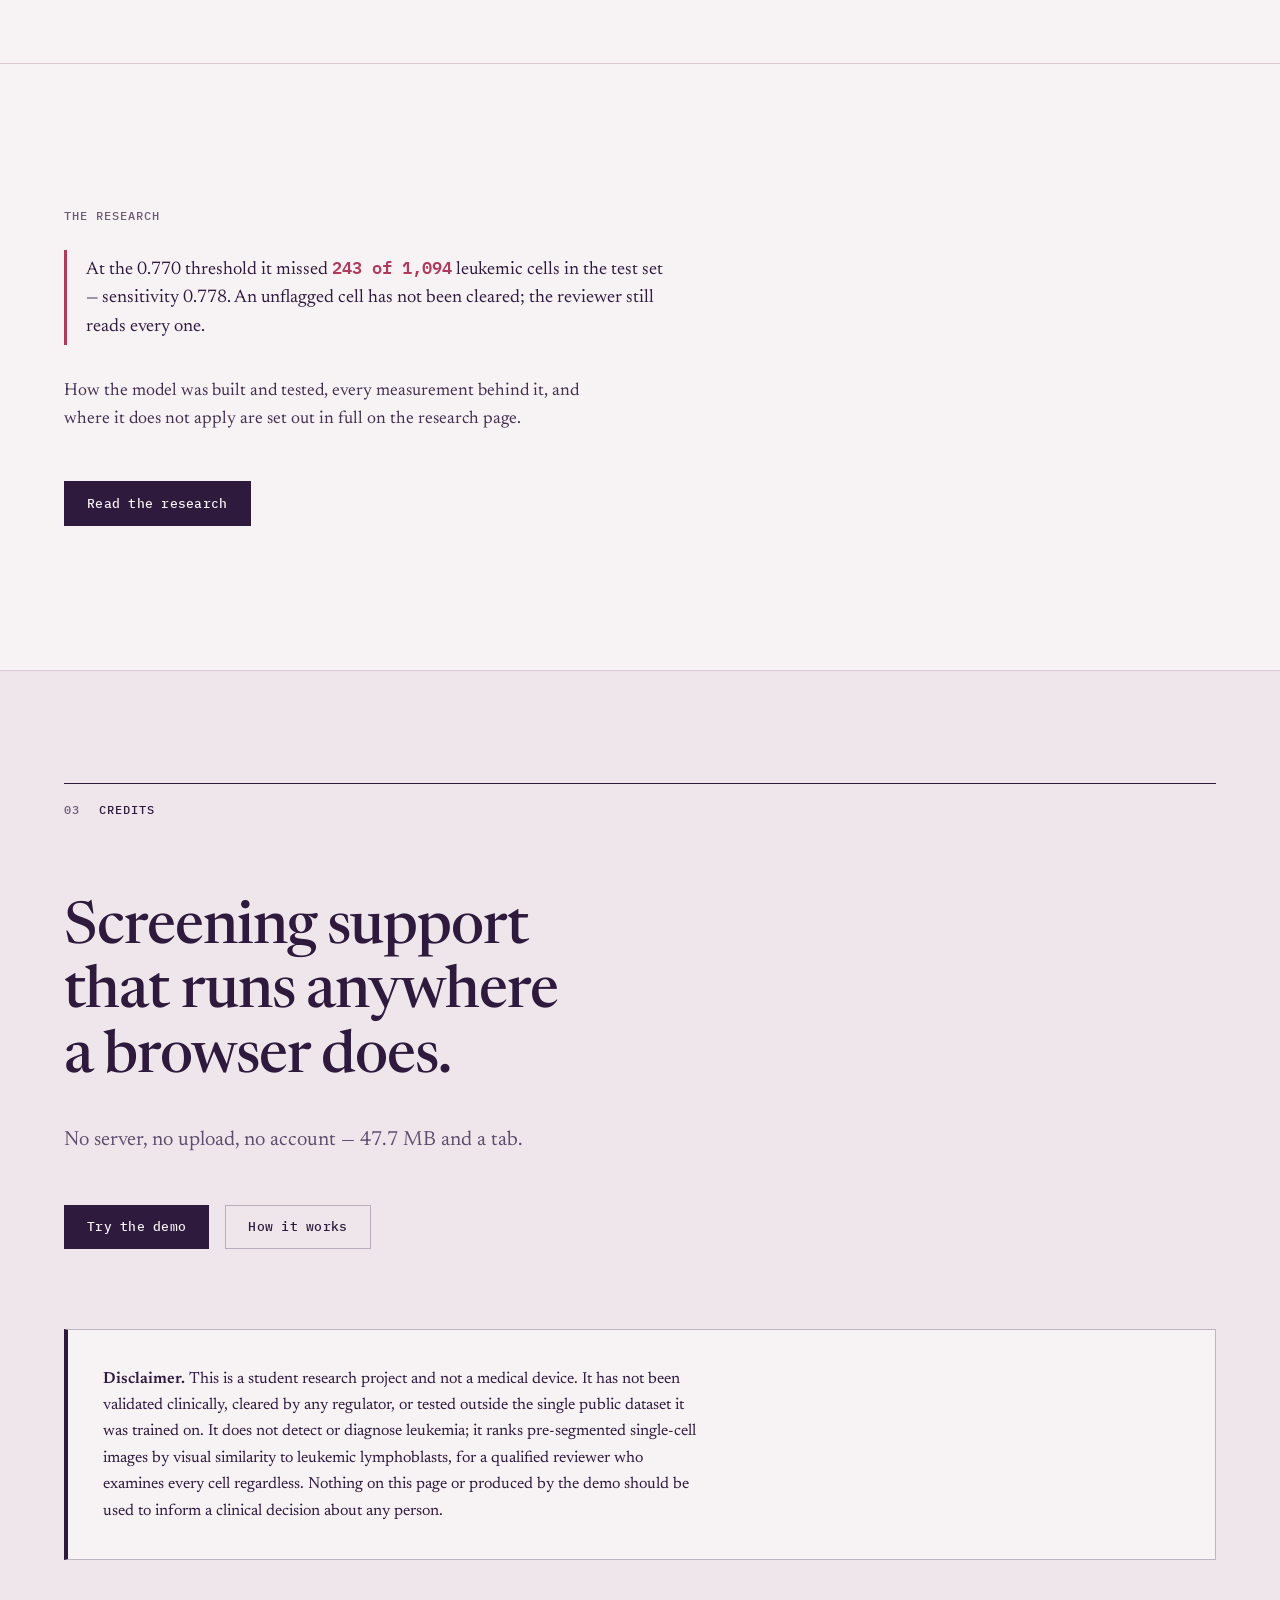
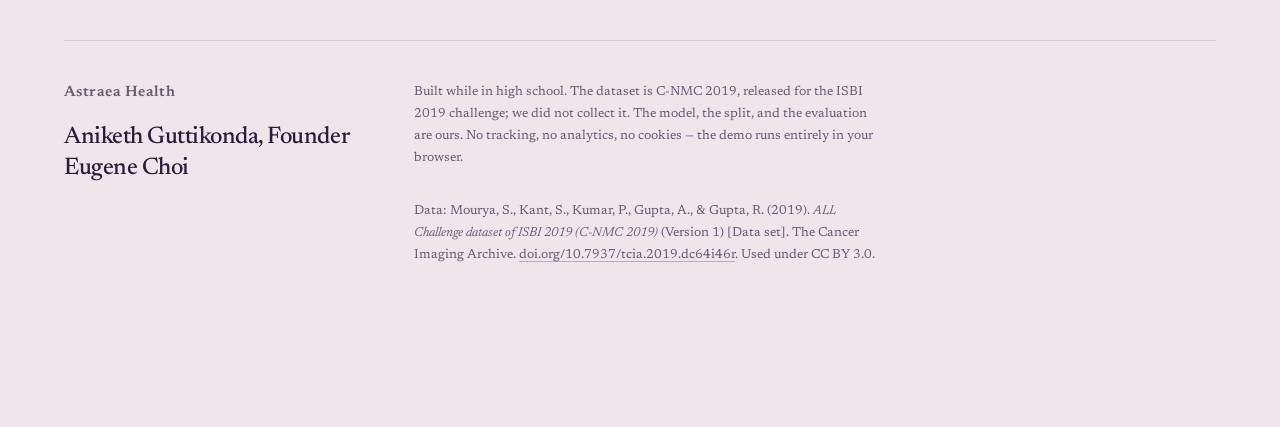
==== commit 999b57e7: "Split into a landing page and a research page; illustrated cell cover index.html is now the experien" ====
--- a/index.html
+++ b/index.html
@@ -4,22 +4,22 @@
 <meta charset="utf-8">
 <meta name="viewport" content="width=device-width, initial-scale=1">
 <title>Cell-level triage for leukemia – Astraea Health</title>
-<meta name="description" content="A neural network that ranks single white-blood-cell images by resemblance to leukemic lymphoblasts. Precision 0.959, AUC 0.858 on 11 patients held out of training.">
+<meta name="description" content="A free research tool that puts single-cell blood images in order for a qualified reviewer. Runs entirely in your browser.">
 
 <!-- ══════════════════════════════════════════════════════════════════════════
-     SITE URL — the deploy origin. It appears four times in this file: the
-     three lines tagged [SITE URL] below, plus the "url" field inside the
-     JSON-LD block, which cannot carry a tag because JSON forbids comments.
+     SITE URL — the deploy origin. The site has two pages, and each carries
+     its own absolute URLs: canonical, og:url and og:image (tagged [SITE URL]
+     below), plus the "url" field inside the JSON-LD block, which cannot carry
+     a tag because JSON forbids comments.
 
      The site is served from the custom domain in CNAME. Moving it again
-     means editing all four of those here, plus one line in each of:
+     means editing those in both index.html and research.html, plus:
          robots.txt    the `Sitemap:` line
-         sitemap.xml   the `<loc>` line
-     Keep the trailing slash on the four that end at the site root: canonical,
-     og:url, the JSON-LD "url", and the <loc> in sitemap.xml. A canonical that
-     disagrees with the served URL by a slash is treated as a different page.
-     The other two end in a filename and take no slash: og:image above, and
-     the `Sitemap:` line in robots.txt.
+         sitemap.xml   both `<loc>` lines
+     The root URL keeps its trailing slash (canonical, og:url, JSON-LD "url"
+     and the first <loc>); a canonical that disagrees with the served URL by
+     a slash is treated as a different page. URLs ending in a filename take
+     no slash: research.html, og-card.png, and the `Sitemap:` line.
 
      These cannot be collapsed into one runtime constant: Open Graph and
      Twitter scrapers do not execute JavaScript, so the absolute URL has to be
@@ -30,7 +30,7 @@
 <meta property="og:type" content="website">
 <meta property="og:site_name" content="Astraea Health">
 <meta property="og:title" content="Cell-level triage for leukemia – Astraea Health">
-<meta property="og:description" content="A neural network that ranks single white-blood-cell images by resemblance to leukemic lymphoblasts. Precision 0.959, AUC 0.858 on 11 patients held out of training.">
+<meta property="og:description" content="A free research tool that puts single-cell blood images in order for a qualified reviewer. Runs entirely in your browser.">
 <meta property="og:url" content="https://astraeahealth.org/"><!-- [SITE URL] -->
 <meta property="og:locale" content="en_US">
 <meta property="og:image" content="https://astraeahealth.org/og-card.png"><!-- [SITE URL] -->
@@ -41,7 +41,7 @@
 
 <meta name="twitter:card" content="summary_large_image">
 <meta name="twitter:title" content="Cell-level triage for leukemia – Astraea Health">
-<meta name="twitter:description" content="A neural network that ranks single white-blood-cell images by resemblance to leukemic lymphoblasts. Precision 0.959, AUC 0.858 on 11 patients held out of training.">
+<meta name="twitter:description" content="A free research tool that puts single-cell blood images in order for a qualified reviewer. Runs entirely in your browser.">
 
 <script type="application/ld+json">
 {
@@ -49,7 +49,7 @@
   "@type": "WebApplication",
   "name": "Cell-level triage for acute lymphoblastic leukemia",
   "url": "https://astraeahealth.org/",
-  "description": "A neural network that ranks single white-blood-cell images by resemblance to leukemic lymphoblasts. Precision 0.959, AUC 0.858 on 11 patients held out of training.",
+  "description": "A free research tool that puts single-cell blood images in order for a qualified reviewer. Runs entirely in your browser.",
   "applicationCategory": "ResearchApplication",
   "browserRequirements": "Requires JavaScript and WebAssembly for the demo; the rest of the page needs neither.",
   "operatingSystem": "Any",
@@ -70,21 +70,33 @@
 <link rel="preload" href="fonts/ibm-plex-mono-500.woff2" as="font" type="font/woff2" crossorigin>
 <link rel="stylesheet" href="style.css">
 <script>
-/* Runs before first paint. Marks the document as scripted, for the few
-   things that only make sense with JS (the cover field, the mobile menu).
-   #overview was the old Overview tab and never named an element; rewrite it
-   to the section it became before the browser looks for it. The other old
-   tab hashes (#results, #method, #demo) are real ids now and need nothing. */
+/* Runs before anything is painted, in this order:
+
+   1. Old deep links. Until the site split in two, everything lived on this
+      page. Anchors for research content now live on research.html, and
+      GitHub Pages cannot redirect on the server, so forward them here,
+      keeping the hash. replace() keeps the old URL out of the history, so
+      Back does not bounce the visitor straight forward again.
+   2. #overview was the old Overview tab and never named an element.
+   3. Mark the document as scripted, and raise the loading screen. It is
+      lowered by cover.js on the cell's first frame, and by the timer below
+      after 3 s whatever happens, so it can never be left covering the page.
+      With JavaScript off none of this runs and there is no loading screen. */
 (function () {
-  var d = document.documentElement;
-  d.className += ' js';
-  if (location.hash === '#overview' && history.replaceState) {
-    history.replaceState(null, '', '#what');
-  }
+  var d = document.documentElement, h = (location.hash || '').slice(1);
+  var R = { 'background':1, 'impact':1, 'results':1, 'sec-results':1, 'tradeoff':1, 'method':1, 'sec-method':1, 'validation':1, 'limits':1 };
+  if (R[h]) { location.replace('research.html#' + h); return; }
+  if (h === 'overview' && history.replaceState) history.replaceState(null, '', '#what');
+  d.className += ' js is-loading';
+  var t = setTimeout(done, 3000);
+  function done () { clearTimeout(t); d.classList.remove('is-loading'); }
+  window.__loaderDone = done;
 })();
 </script>
 </head>
 <body>
+
+<div class="loader" aria-hidden="true"><p class="loader__mark">Astraea Health</p></div>
 
 <a class="skip" href="#main">Skip to content</a>
 
@@ -98,10 +110,11 @@
       <ul class="nav__list" id="navList">
         <li hidden><a href="#why">Why</a></li><!-- hidden until the Why text is supplied -->
         <li><a href="#what">What it does</a></li>
-        <li><a href="#results">Results</a></li>
-        <li><a href="#method">Method</a></li>
         <li><a href="#demo">Demo</a></li>
-        <li><a href="#limits">Limits</a></li>
+        <li class="nav__split"><a href="research.html#background">Background</a></li>
+        <li><a href="research.html#results">Results</a></li>
+        <li><a href="research.html#method">Method</a></li>
+        <li><a href="research.html#limits">Limits</a></li>
       </ul>
     </nav>
   </div>
@@ -109,31 +122,47 @@
 
 <main id="main">
 
-<!-- ─────────────────────────────  cover  ───────────────────────────── -->
+<!-- ─────────────────────────────  cover  ─────────────────────────────
+     A tall cover with a sticky stage. The page scrolls natively; the stage
+     holds the cell in view while the three panels pass over it. With JS off
+     the stage is hidden and the panels are plain text, one after another. -->
 <header class="cover" id="top">
-  <canvas class="cover__field" id="coverfield" role="img"
-    aria-label="A quiet field of 1,882 faint points, one for each cell in the held-out test set, arranged at random."></canvas>
-  <div class="wrap cover__wrap">
-    <div class="cover__main">
-      <h1 class="cover__name"><span>Astraea</span> <span>Health</span></h1>
-      <p class="cover__line">It puts microscope images of single blood cells in order, so the
-      person checking them sees the most leukemia-like cells first.</p>
-      <div class="btn-row">
-        <a class="btn" href="#what">Read on</a>
-      </div>
-    </div>
-    <ul class="cover__facts">
-      <li>Developed on 13,315 single-cell microscopy images from 73 people</li>
-      <li>Presented internationally at a research collaboration in Austria</li>
-      <li>Runs entirely in your browser. Free, no upload, no account</li>
-    </ul>
+  <div class="cover__stage">
+    <canvas class="cover__cell" id="cell" role="img"
+      aria-label="Illustration of a lymphoblast, drawn from noise in code: a large violet nucleus inside a pale cell. Not an image of a real cell."></canvas>
+    <canvas class="cover__field" id="coverfield" role="img"
+      aria-label="A quiet field of 1,882 faint points, one for each cell in the held-out test set, arranged at random."></canvas>
+    <p class="cover__caption">Illustration, drawn from noise in code. Not an image of a real cell.</p>
+  </div>
+  <div class="cover__panels">
+    <div class="cover__panel cover__panel--a">
+      <div class="wrap">
+        <h1 class="cover__name"><span>Astraea</span> <span>Health</span></h1>
+        <p class="cover__line">It puts microscope images of single blood cells in order, so the
+        person checking them sees the most leukemia-like cells first.</p>
+      </div>
+    </div>
+    <div class="cover__panel">
+      <div class="wrap">
+        <p class="cover__beat">Developed on 13,315 single-cell microscopy images from 73 people.</p>
+      </div>
+    </div>
+    <div class="cover__panel cover__panel--c">
+      <div class="wrap">
+        <p class="cover__beat">Runs entirely in your browser. Free, no upload, no account.</p>
+        <div class="btn-row">
+          <a class="btn" href="#what">Read on</a>
+        </div>
+        <p class="cover__foot">Presented internationally at a research collaboration in Austria</p>
+      </div>
+    </div>
   </div>
 </header>
 
 <!-- ─────────────────────────────  why  ─────────────────────────────
      Hidden until the text is supplied. To restore: remove `hidden` here and
-     on the Why nav item, point "Read on" back at #why, and renumber the
-     running heads 01–07. -->
+     on the Why nav item in both pages, point "Read on" back at #why, and
+     renumber this page's running heads 01–04. -->
 <section class="group why" id="why" hidden>
   <div class="wrap">
     <h2 class="runhead"><span class="runhead__i">01</span>Why</h2>
@@ -158,46 +187,8 @@
       smear one cell at a time. This network ranks every cell by how closely it resembles a leukemic
       lymphoblast, so the reviewer reaches the most suspicious ones sooner — running entirely in the
       browser, with no image ever leaving the device.</p>
-  </div>
-</section>
-
-<!-- ─────────────────────────────  background  ───────────────────────────── -->
-<section class="statement" id="background">
-  <div class="wrap">
-    <p class="eyebrow" data-reveal>background</p>
-    <h2 class="h-statement">
-      <span class="mask"><span>The hardest part is</span></span>
-      <span class="mask"><span>telling two very similar</span></span>
-      <span class="mask"><span>cells apart.</span></span>
-    </h2>
-    <div class="statement__body prose">
-      <div data-reveal>
-        <p>Acute lymphoblastic leukemia is the most common cancer in children. It begins in the
-        bone marrow, which starts producing immature lymphocytes — <em>lymphoblasts</em> — in
-        enormous numbers, crowding out the healthy blood cells the body needs.</p>
-        <p>Diagnosis starts at a microscope. A stained smear of blood or marrow is examined cell
-        by cell, and each cell has to be placed on one side of a line: is this a malignant
-        lymphoblast, or something benign?</p>
-      </div>
-      <div data-reveal>
-        <p>That question is much harder than it sounds. Healthy marrow — particularly in children,
-        and particularly while recovering from an illness — produces <em>hematogones</em>, entirely
-        ordinary immature B-cells. Under the microscope they look very similar to lymphoblasts:
-        same rough size, same high ratio of nucleus to cytoplasm, same fine chromatin.</p>
-        <p class="lead">Telling them apart reliably is a learned skill that takes years, and the
-        people who have it are concentrated in a small number of centres.</p>
-      </div>
-    </div>
-  </div>
-</section>
-
-<!-- ─────────────────────────────  impact  ───────────────────────────── -->
-<section class="section" id="impact">
-  <div class="wrap">
-    <h2 class="h-section">
-      <span class="mask"><span>Same cells, same</span></span>
-      <span class="mask"><span>reviewer, better order.</span></span>
-    </h2>
+    <!-- the first two paragraphs of "Same cells, same reviewer, better order";
+         the full section, with its third paragraph, is on research.html -->
     <div class="prose" data-reveal>
       <p>The model takes one already-isolated cell image and returns a number between 0 and 1: how
       closely it resembles the leukemic lymphoblasts it was trained on. Run across a smear, those
@@ -206,310 +197,7 @@
       review. Nothing is decided. The reviewer still sees every cell on the slide; they simply
       reach the interesting ones earlier instead of working through in arbitrary order. On a
       slide carrying hundreds of cells, the order you meet them in is most of the work.</p>
-      <p>It also runs in a place that matters. The whole network is 47.7 MB and executes inside
-      the browser tab, on the visitor's own machine. There is no server, no upload, and no
-      account — which means no patient image ever leaves the device it was opened on, and the
-      tool works anywhere a browser does.</p>
-    </div>
-  </div>
-</section>
-
-</div>
-
-<!-- ─────────────────────────────  results  ───────────────────────────── -->
-<div class="group" id="results">
-<div class="wrap"><h2 class="runhead"><span class="runhead__i">02</span>Results</h2></div>
-
-<section class="section" id="sec-results">
-  <div class="wrap">
-    <p class="eyebrow" data-reveal>measured on held-out patients</p>
-    <h2 class="h-section">
-      <span class="mask"><span>Eleven patients the</span></span>
-      <span class="mask"><span>network had never seen.</span></span>
-    </h2>
-
-    <!-- the specimen label and compact field, moved here from the old hero -->
-    <div class="plate">
-    <div class="specimen" role="group" aria-labelledby="specimen-h">
-      <p class="specimen__head" id="specimen-h"><span>held-out test set</span><span>subject-disjoint</span></p>
-      <dl>
-        <dt>dataset</dt>   <dd>C-NMC 2019 <span>· ISBI challenge, paediatric B-ALL</span></dd>
-        <dt>patients</dt>  <dd>11 test <span>· 51 train · 11 validation</span></dd>
-        <dt>cells</dt>     <dd>1,882 <span>· 1,094 leukemic · 788 normal</span></dd>
-        <dt>split</dt>     <dd>by patient, 70/15/15 <span>· seed</span> 42</dd>
-        <dt>threshold</dt> <dd>0.770 <span>· chosen on validation patients</span></dd>
-      </dl>
-    </div>
-
-    <figure class="minifield">
-      <canvas id="minifield" role="img"
-        aria-label="A small field of 1,882 marks, one per test cell, with the outcomes interspersed. Upper block, the 1,094 leukemic cells: 851 flagged and 243 missed. Lower block, the 788 normal cells: 36 falsely flagged and 752 cleared."></canvas>
-      <ul class="minifield__key">
-        <li><span class="key key--tp" aria-hidden="true"></span><b>851</b> flagged</li>
-        <li class="is-miss"><span class="key key--fn" aria-hidden="true"></span><b>243</b> missed</li>
-        <li><span class="key key--fp" aria-hidden="true"></span><b>36</b> false flags</li>
-        <li><span class="key key--tn" aria-hidden="true"></span><b>752</b> cleared</li>
-      </ul>
-      <figcaption>One mark per test cell. The full field, grouped by outcome, is
-      below.</figcaption>
-    </figure>
-    </div>
-
-    <div class="stats">
-      <div class="stat" data-reveal>
-        <span class="stat__n" data-count="1882" data-dp="0">1,882</span>
-        <p class="stat__c">single cells in the test set, from 11 patients held out of training
-        entirely</p>
-      </div>
-      <div class="stat" data-reveal>
-        <span class="stat__n" data-count="0.959" data-dp="3">0.959</span>
-        <p class="stat__c">precision — of every 100 cells it flags, about 96 really are
-        leukemic</p>
-      </div>
-      <div class="stat" data-reveal>
-        <span class="stat__n" data-count="0.858" data-dp="3">0.858</span>
-        <p class="stat__c">ROC AUC — how well it ranks cells, independent of any threshold</p>
-      </div>
-      <div class="stat" data-reveal>
-        <span class="stat__n" data-count="47.7" data-dp="1">47.7</span><span class="unit">MB</span>
-        <p class="stat__c">the whole network, downloaded once and run inside your browser</p>
-      </div>
-    </div>
-
-    <p class="miss-line" data-reveal>At the 0.770 threshold it missed <b>243 of 1,094</b> leukemic
-    cells in the test set — sensitivity 0.778. An unflagged cell has not been cleared; the
-    reviewer still reads every one.</p>
-
-    <h3 class="h-sub" data-reveal>1,882 cells, and what happened to each one</h3>
-    <p class="prose" data-reveal>Every cell in the test set is one mark. The upper block is the
-    1,094 cells that actually were leukemic; the lower block is the 788 that were not. Violet is
-    a leukemic cell the model flagged, rose a leukemic cell it missed, and a steel ring a normal
-    cell it flagged in error.</p>
-
-    <figure class="field" data-reveal>
-      <div class="field__canvas-wrap">
-        <canvas id="cellfield" role="img"
-          aria-label="A field of 1,882 marks, one per cell in the test set. Of the 1,094 leukemic cells, 851 were flagged and 243 were missed. Of the 788 normal cells, 36 were falsely flagged and 752 were correctly cleared."></canvas>
-      </div>
-      <ul class="legend" id="legend">
-        <li><button type="button" data-group="tp">
-          <span class="key key--tp" aria-hidden="true"></span>
-          <span class="key__n">851</span>
-          <span class="key__t">leukemic, flagged</span></button></li>
-        <li><button type="button" data-group="fn">
-          <span class="key key--fn" aria-hidden="true"></span>
-          <span class="key__n">243</span>
-          <span class="key__t">leukemic, not flagged</span></button></li>
-        <li><button type="button" data-group="fp">
-          <span class="key key--fp" aria-hidden="true"></span>
-          <span class="key__n">36</span>
-          <span class="key__t">normal, falsely flagged</span></button></li>
-        <li><button type="button" data-group="tn">
-          <span class="key key--tn" aria-hidden="true"></span>
-          <span class="key__n">752</span>
-          <span class="key__t">normal, cleared</span></button></li>
-      </ul>
-      <figcaption>Select a group to isolate it. Only 36 of the 788 healthy cells were flagged in
-      error, which is what keeps the flagged list worth reading.</figcaption>
-    </figure>
-    <p class="prose field__echo js-only" data-reveal>These are the same 1,882 cells from the
-    cover, now sorted by what happened to each.</p>
-
-    <h3 class="h-sub" data-reveal>The confusion matrix</h3>
-    <p class="tcaption" id="matrix-cap" data-reveal>Counts at the decision threshold of 0.770.
-    Rows are what the cell was; columns are what the model said.</p>
-    <div class="scroll-x" data-reveal>
-    <table class="matrix" aria-describedby="matrix-cap">
-      <thead>
-        <tr><td></td><th scope="col">Model flagged</th><th scope="col">Model did not flag</th><th scope="col" class="tot">Total</th></tr>
-      </thead>
-      <tbody>
-        <tr>
-          <th scope="row">Actually leukemic</th>
-          <td class="c c--tp"><b>851</b><span>true positives</span></td>
-          <td class="c c--fn"><b>243</b><span>false negatives</span></td>
-          <td class="c tot">1,094</td>
-        </tr>
-        <tr>
-          <th scope="row">Actually normal</th>
-          <td class="c c--fp"><b>36</b><span>false positives</span></td>
-          <td class="c c--tn"><b>752</b><span>true negatives</span></td>
-          <td class="c tot">788</td>
-        </tr>
-      </tbody>
-      <tfoot>
-        <tr><th scope="row" class="tot">Total</th><td class="c tot">887</td><td class="c tot">995</td><td class="c tot">1,882</td></tr>
-      </tfoot>
-    </table>
-    </div>
-
-    <h3 class="h-sub" data-reveal>The metrics</h3>
-    <div class="scroll-x" data-reveal>
-    <table class="metrics">
-      <thead>
-        <tr><th scope="col">Measure</th><th scope="col" class="num">Value</th><th scope="col">In cells</th></tr>
-      </thead>
-      <tbody>
-        <tr><th scope="row">Precision</th><td class="num">0.959</td>
-          <td>Of the 887 cells it flagged, 851 really were leukemic.</td></tr>
-        <tr><th scope="row">Specificity</th><td class="num">0.954</td>
-          <td>Of 788 normal cells it cleared 752 and falsely flagged 36.</td></tr>
-        <tr><th scope="row">Sensitivity</th><td class="num">0.778</td>
-          <td>Of 1,094 leukemic cells it flagged 851.</td></tr>
-        <tr><th scope="row">F1</th><td class="num">0.859</td>
-          <td>Harmonic mean of precision and sensitivity.</td></tr>
-        <tr><th scope="row">ROC AUC</th><td class="num">0.858</td>
-          <td>Threshold-independent ranking quality.</td></tr>
-        <tr><th scope="row">Accuracy</th><td class="num">0.852</td>
-          <td>1,603 of 1,882 cells put on the right side. The least useful line in this table —
-          the classes are unbalanced and the two errors are not equally bad.</td></tr>
-      </tbody>
-    </table>
-    </div>
-
-    <p class="prose" data-reveal>Precision is what makes the ordering useful. At the 0.770
-    threshold, 96 of every 100 flagged cells really are leukemic, so a reviewer working down the
-    flagged list meets real lymphoblasts almost immediately rather than wading through false
-    alarms. Sensitivity of 0.778 is the reason this is a starting order and not a filter: the
-    reviewer reads the whole slide either way, and the ranking only changes what they see first.</p>
-  </div>
-</section>
-
-<!-- ─────────────────────────────  full-bleed ROC  ───────────────────────────── -->
-<section class="bleed" id="tradeoff">
-  <div class="wrap">
-    <p class="eyebrow" data-reveal>the full trade-off</p>
-    <h2 class="h-section">
-      <span class="mask"><span>Every threshold</span></span>
-      <span class="mask"><span>is a choice about</span></span>
-      <span class="mask"><span>which errors you prefer.</span></span>
-    </h2>
-    <p class="subhead" data-reveal>Lowering it catches more leukemic cells and raises the false
-    alarms a reviewer has to wade through. Raising it does the reverse. 0.770 is one point on
-    that curve, and it was chosen on validation patients, never on these.</p>
-
-    <div class="bleed__fig" id="bleedFig">
-      <div class="bleed__inner">
-        <figure class="roc">
-          <div id="roc"></div>
-          <figcaption id="roc-caption">ROC on the subject-disjoint test set, AUC 0.858. The
-          marked point is the operating threshold of 0.770 — a false-positive rate of 0.046
-          for a true-positive rate of 0.778. Curve and operating point are both read off the
-          project's own plot, the curve traced to about one pixel.</figcaption>
-        </figure>
-      </div>
-    </div>
-  </div>
-</section>
-
-</div>
-
-<!-- ─────────────────────────────  method  ───────────────────────────── -->
-<div class="group" id="method">
-<div class="wrap"><h2 class="runhead"><span class="runhead__i">03</span>Method</h2></div>
-
-<!-- ─────────────────────────────  method cards  ───────────────────────────── -->
-<section class="section" id="sec-method">
-  <div class="wrap">
-    <h2 class="h-section">
-      <span class="mask"><span>How it was built,</span></span>
-      <span class="mask"><span>in nine decisions.</span></span>
-    </h2>
-
-    <div class="cards">
-      <div class="card" data-reveal><span class="card__i">01</span>
-        <h3 class="h-card">Data</h3>
-        <p>C-NMC 2019, the ISBI challenge set of single-cell images from paediatric B-lineage
-        ALL, colour-normalised and pre-segmented.</p></div>
-      <div class="card" data-reveal><span class="card__i">02</span>
-        <h3 class="h-card">Split</h3>
-        <p>By patient, 70/15/15, stratified by class, seed 42 — 51 training, 11 validation,
-        11 test. Subject-disjointness verified before training, not assumed.</p></div>
-      <div class="card" data-reveal><span class="card__i">03</span>
-        <h3 class="h-card">Architecture</h3>
-        <p>ResNet-50 pretrained on ImageNet, fine-tuned end to end.</p></div>
-      <div class="card" data-reveal><span class="card__i">04</span>
-        <h3 class="h-card">Input</h3>
-        <p>224&times;224&times;3 NHWC float32, Caffe-style: RGB to BGR, then per-channel means
-        <span class="mono">[103.939, 116.779, 123.68]</span> subtracted. No 0–1 rescale.</p></div>
-      <div class="card" data-reveal><span class="card__i">05</span>
-        <h3 class="h-card">Loss</h3>
-        <p>Focal loss weighted toward the leukemic class, so the class imbalance could not
-        quietly optimise the model into ignoring positives.</p></div>
-      <div class="card" data-reveal><span class="card__i">06</span>
-        <h3 class="h-card">Output</h3>
-        <p>A single sigmoid giving P(normal), since class index 1 is <i>normal</i>. Everything
-        here uses P(leukemic) = 1 &minus; that.</p></div>
-      <div class="card" data-reveal><span class="card__i">07</span>
-        <h3 class="h-card">Threshold</h3>
-        <p>0.770, chosen on a stratified subset of the <i>validation</i> patients. The test set
-        was scored once, at that threshold, and never used to pick it.</p></div>
-      <div class="card" data-reveal><span class="card__i">08</span>
-        <h3 class="h-card">Evaluation</h3>
-        <p>1,882 cells from the 11 test patients: 1,094 leukemic, 788 normal.</p></div>
-      <div class="card" data-reveal><span class="card__i">09</span>
-        <h3 class="h-card">Demo weights</h3>
-        <p>The browser copy stores weights at float16 — half the bytes, scores differing by up
-        to about 0.002. Every metric here came from the float32 export.</p></div>
-    </div>
-  </div>
-</section>
-
-<!-- ─────────────────────────────  validation method  ───────────────────────────── -->
-<section class="section" id="validation">
-  <div class="wrap">
-    <p class="eyebrow" data-reveal>validation method</p>
-    <h2 class="h-section">
-      <span class="mask"><span>How it was tested.</span></span>
-    </h2>
-
-    <div class="prose" data-reveal>
-      <p>C-NMC contains many cells per patient. Dividing the images at random would place cells
-      from the same patient in both the training set and the test set, so the evaluation here
-      splits by patient instead.</p>
-      <p>Cells from one patient share a blood draw, a staining batch, a slide, a microscope, and
-      a lighting setup. Those leave a signature on every image — a cast, a texture, a background
-      tint — that has nothing to do with whether the cell is malignant. A network with cells from
-      patient 07 in its training set does not have to learn what a lymphoblast is in order to
-      score patient 07's test cells; it can learn what patient 07 looks like, and recall the
-      label.</p>
-      <p>The first version of the split was by image. The published split is by patient, verified
-      subject-disjoint before training began. Every number on this page comes from eleven
-      patients the network had never seen in any form.</p>
-    </div>
-
-    <figure class="split" data-reveal>
-      <div id="splitfig"></div>
-      <figcaption>Schematic, not data. Under a random split by image, patient 07's cells are
-      on both sides and the label can be recovered by recognising the patient. Under a split
-      by patient, patient 07 is on one side only, and the test set asks a question the network
-      has not already been given the answer to.</figcaption>
-    </figure>
-
-    <p class="tcaption" id="ba-cap" data-reveal>The same architecture, the same data, the same
-    recipe. The only change was which folder each file went into.</p>
-    <div class="scroll-x" data-reveal>
-    <table class="before-after" aria-describedby="ba-cap">
-      <thead>
-        <tr><th scope="col">Measure</th>
-            <th scope="col" class="num">Split by image<span>the easy score</span></th>
-            <th scope="col" class="num">Split by patient<span>what is published</span></th>
-            <th scope="col" class="num">Change</th></tr>
-      </thead>
-      <tbody>
-        <tr><th scope="row">F1</th>
-            <td class="num stale">0.953</td><td class="num live">0.859</td>
-            <td class="num delta">&minus;0.094</td></tr>
-        <tr><th scope="row">Sensitivity</th>
-            <td class="num stale">0.947</td><td class="num live">0.778</td>
-            <td class="num delta">&minus;0.169</td></tr>
-      </tbody>
-    </table>
-    </div>
-
-    <p class="kicker" data-reveal>A patient-level split scores lower, and it is the split that
-    matches the question a clinic would ask: how does this behave on someone it has never met?
-    The published figures are measured that way.</p>
+    </div>
   </div>
 </section>
 
@@ -517,7 +205,7 @@
 
 <!-- ─────────────────────────────  demo  ───────────────────────────── -->
 <div class="group" id="demo">
-<div class="wrap"><h2 class="runhead"><span class="runhead__i">04</span>Demo</h2></div>
+<div class="wrap"><h2 class="runhead"><span class="runhead__i">02</span>Demo</h2></div>
 
 <!-- ─────────────────────────────  demo  ───────────────────────────── -->
 <section class="section" id="sec-demo">
@@ -528,7 +216,8 @@
       <span class="mask"><span>on an actual cell.</span></span>
     </h2>
     <div class="prose" data-reveal>
-      <p>This is the same ResNet-50 that produced every number above, exported to ONNX and
+      <p>This is the same ResNet-50 that produced every number on the
+      <a href="research.html">research page</a>, exported to ONNX and
       executed locally with <span class="mono">onnxruntime-web</span>. Your image is read into a
       canvas, resized to 224&times;224, and passed to the network without leaving your device.</p>
       <p>The weights are stored at float16, the precision the network was trained and evaluated
@@ -618,79 +307,18 @@
 
 </div>
 
-<!-- ─────────────────────────────  scope  ───────────────────────────── -->
-<section class="section group" id="limits">
-  <div class="wrap">
-    <h2 class="runhead"><span class="runhead__i">05</span>Limits</h2>
-    <p class="eyebrow" data-reveal>scope</p>
-    <h2 class="h-section">
-      <span class="mask"><span>Where this applies,</span></span>
-      <span class="mask"><span>and where it doesn't.</span></span>
-    </h2>
-    <p class="subhead" data-reveal>Everything below is a boundary on what has actually been
-    measured. It is here so the results above can be read for what they are.</p>
-
-    <div class="faq" data-reveal>
-      <details open><summary><span class="faq__i">01</span>
-        <span class="faq__q">Has it been validated clinically?</span>
-        <span class="faq__sign" aria-hidden="true"></span></summary>
-        <div class="faq__wrap"><div class="faq__inner">
-        <p>No. No prospective study, no reader study, no hospital, no regulatory review of any
-        kind. Nothing here establishes that it helps a real pathologist on a real case.</p>
-        </div></div></details>
-
-      <details open><summary><span class="faq__i">02</span>
-        <span class="faq__q">How many datasets has it seen?</span>
-        <span class="faq__sign" aria-hidden="true"></span></summary>
-        <div class="faq__wrap"><div class="faq__inner">
-        <p>One — C-NMC 2019. Performance on images from a different hospital, scanner, stain
-        protocol, or segmentation pipeline is unknown, and the split-by-patient result above is a
-        direct reminder of how much acquisition can matter.</p>
-        </div></div></details>
-
-      <details open><summary><span class="faq__i">03</span>
-        <span class="faq__q">Can it find cells in a whole slide?</span>
-        <span class="faq__sign" aria-hidden="true"></span></summary>
-        <div class="faq__wrap"><div class="faq__inner">
-        <p>No. The input has to be pre-segmented — individual cells, already cut out and
-        centred. Finding and isolating the cells is a separate problem this project does not
-        touch.</p>
-        </div></div></details>
-
-      <details open><summary><span class="faq__i">04</span>
-        <span class="faq__q">What about stain variation?</span>
-        <span class="faq__sign" aria-hidden="true"></span></summary>
-        <div class="faq__wrap"><div class="faq__inner">
-        <p>The images are colour-normalised; C-NMC ships that way. Raw slide images with their
-        real stain variation are a different distribution.</p>
-        </div></div></details>
-
-      <details open><summary><span class="faq__i">05</span>
-        <span class="faq__q">Which patients does it apply to?</span>
-        <span class="faq__sign" aria-hidden="true"></span></summary>
-        <div class="faq__wrap"><div class="faq__inner">
-        <p>Paediatric B-lineage only. The dataset is childhood B-cell ALL. T-lineage disease,
-        adult patients, and other malignancies are outside anything that was measured.</p>
-        </div></div></details>
-
-      <details open><summary><span class="faq__i">06</span>
-        <span class="faq__q">Can it say "this is not a cell"?</span>
-        <span class="faq__sign" aria-hidden="true"></span></summary>
-        <div class="faq__wrap"><div class="faq__inner">
-        <p>No. The two classes are the only two options. It cannot say "this is a neutrophil",
-        "this is a smudge cell", or "this image is not a cell". It sorts everything onto a
-        leukemic/normal axis, including things that belong on neither.</p>
-        </div></div></details>
-
-      <details open><summary><span class="faq__i">07</span>
-        <span class="faq__q">What does a cell it doesn't flag mean?</span>
-        <span class="faq__sign" aria-hidden="true"></span></summary>
-        <div class="faq__wrap"><div class="faq__inner">
-        <p>It means the model did not rank that cell highly — nothing more. At the published
-        threshold it flagged 851 of 1,094 leukemic cells, so an unflagged cell has not been
-        cleared of anything. This is a ranking aid for a reviewer who reads every cell, and it
-        only works as one.</p>
-        </div></div></details>
+<!-- ─────────────────────────────  onward  ───────────────────────────── -->
+<section class="section onward" id="onward">
+  <div class="wrap">
+    <p class="eyebrow" data-reveal>the research</p>
+    <p class="miss-line" data-reveal>At the 0.770 threshold it missed <b>243 of 1,094</b> leukemic
+    cells in the test set — sensitivity 0.778. An unflagged cell has not been cleared; the
+    reviewer still reads every one.</p>
+    <p class="onward__text" data-reveal>How the model was built and tested, every
+    measurement behind it, and where it does not apply are set out in full on the research
+    page.</p>
+    <div class="btn-row" data-reveal>
+      <a class="btn" href="research.html">Read the research</a>
     </div>
   </div>
 </section>
@@ -698,7 +326,7 @@
 <!-- ─────────────────────────────  closing  ───────────────────────────── -->
 <footer class="cta group" id="credits">
   <div class="wrap">
-    <h2 class="runhead"><span class="runhead__i">06</span>Credits</h2>
+    <h2 class="runhead"><span class="runhead__i">03</span>Credits</h2>
     <h2 class="h-statement">
       <span class="mask"><span>Screening support</span></span>
       <span class="mask"><span>that runs anywhere</span></span>
@@ -707,7 +335,7 @@
     <p class="subhead" data-reveal>No server, no upload, no account — 47.7 MB and a tab.</p>
     <div class="btn-row" data-reveal>
       <a class="btn" href="#sec-demo">Try the demo</a>
-      <a class="btn-ghost" href="#sec-method">How it works</a>
+      <a class="btn-ghost" href="research.html#sec-method">How it works</a>
     </div>
 
     <div class="disclaimer disclaimer--foot">
@@ -739,6 +367,8 @@
 </main>
 
 <script defer src="nav.js"></script>
-<script defer src="app.js"></script>
+<script defer src="site.js"></script>
+<script defer src="cover.js"></script>
+<script defer src="demo.js"></script>
 </body>
 </html>
--- a/style.css
+++ b/style.css
@@ -193,6 +193,10 @@
             letter-spacing:-.01em; color:var(--ink); border-bottom:0; white-space:nowrap; }
 .nav__list{ list-style:none; margin:0 -.85rem 0 0; padding:0; display:flex; height:var(--nav-h); }
 .nav__list li{ display:flex; }
+/* a hairline between this page's links and the other page's */
+.nav__split{ position:relative; margin-left:.85rem; }
+.nav__split::before{ content:''; position:absolute; left:-.43rem; top:50%; height:14px;
+  margin-top:-7px; width:1px; background:var(--rule-bold); }
 /* Nav labels are primary navigation set small, so they take --ink-soft
    (6.96:1 on paper), not --ink-note. */
 .nav__list a{ position:relative; display:inline-flex; align-items:center; padding:0 .85rem;
@@ -213,7 +217,7 @@
 .nav__toggle:hover{ border-color:var(--ink); }
 .nav__toggle[aria-expanded="true"]{ background:var(--ink); color:var(--paper); border-color:var(--ink); }
 
-@media (max-width:759.98px){
+@media (max-width:899.98px){
   :root{ --nav-h:52px; }
   .js .nav__toggle{ display:inline-flex; align-items:center; }
   /* closed, the list is display:none, so its links leave the tab order */
@@ -224,6 +228,9 @@
   .js .nav__list a{ height:48px; padding:0; width:100%; font-size:.8125rem;
     border-bottom:1px solid var(--hairline); }
   .js .nav__list li:last-child a{ border-bottom:0; }
+  /* in the column, the split is a gap and a firmer rule, not a tick */
+  .js .nav__split{ margin:.6rem 0 0; border-top:1px solid var(--rule-bold); }
+  .js .nav__split::before{ display:none; }
   .js .nav__list a::after{ left:0; right:auto; width:2rem; bottom:10px; }
   /* without JS there is no menu button: the links wrap under the wordmark
      and the bar stops being sticky, since its height is no longer --nav-h */
@@ -233,40 +240,98 @@
   html:not(.js) .nav__list a{ height:40px; }
 }
 
+/* ══ loading screen ══════════════════════════════════════════════════════
+   The wordmark on paper, and nothing else. It exists only under .js, so
+   with scripts off it is never drawn. The head script raises .is-loading
+   before first paint and guarantees it is lowered within 3 s; cover.js
+   lowers it sooner, on the cell's first frame. pointer-events:none means
+   that even mid-fade it cannot catch a click.
+   ═════════════════════════════════════════════════════════════════════ */
+.loader{ display:none; }
+.js .loader{ display:flex; position:fixed; inset:0; z-index:300; align-items:center;
+  justify-content:center; background:var(--paper); pointer-events:none;
+  opacity:0; visibility:hidden; transition:opacity .6s var(--ease), visibility 0s linear .6s; }
+.js.is-loading .loader{ opacity:1; visibility:visible; transition:none; }
+.loader__mark{ margin:0; font-family:var(--display); font-size:clamp(1.6rem,3vw,2.2rem);
+  font-weight:400; letter-spacing:-.02em; color:var(--ink); }
+@media (prefers-reduced-motion:reduce){ .js .loader{ transition:none; } }
+
 /* ══ cover ═══════════════════════════════════════════════════════════════
-   The first screen is a cover, not a summary: the name, one sentence, one
-   way in, three quiet facts, and a field of uncoloured points. The points
-   carry no class colour, because on the cover they make no claim; Results
-   shows the same 1,882 cells sorted and coloured.
+   A tall cover with a sticky stage. The page scrolls at its own speed; the
+   stage simply stays in view while three panels of type pass over it, and
+   cover.js reads how far through the cover the visitor is to move the cell.
+   The canvas holds only transmitted light (white where there is no cell)
+   and is multiplied onto the page, so its background is the page itself.
+   Without JS there is no stage: the panels are plain text in order.
    ═════════════════════════════════════════════════════════════════════ */
-.cover{ position:relative; min-height:calc(100vh - var(--nav-h));
-        min-height:calc(100svh - var(--nav-h)); overflow:hidden; }
+.cover{ position:relative; }
+.cover__stage{ display:none; }
+/* The stage paints its own paper and isolates the blend: multiply has to
+   find the paper inside the stage, because the body's background is
+   propagated to the viewport and is not a backdrop the canvas can see. */
+.js .cover__stage{ display:block; position:sticky; top:var(--nav-h); background:var(--paper);
+  isolation:isolate;
+  height:calc(100vh - var(--nav-h)); height:calc(100svh - var(--nav-h)); overflow:hidden; }
+.cover__cell,.cover__field{ position:absolute; inset:0; width:100%; height:100%; display:block; }
+.cover__cell{ mix-blend-mode:multiply; }
 .cover__field{ display:none; }
-.js .cover__field{ display:block; position:absolute; top:0; left:42%;
-                   width:58%; height:100%; }
-.cover__wrap{ position:relative; z-index:1; min-height:inherit; display:flex;
-              flex-direction:column; padding-top:4rem; padding-bottom:2.5rem; }
-.cover__main{ margin-top:auto; }
+.cover--field .cover__cell{ display:none; }
+.cover--field .cover__field{ display:block; left:42%; width:58%; }
+/* The caption that stops anyone reading the cell as a photograph. Always
+   visible while the cell is; hidden with it when the fallback field draws. */
+.cover__caption{ position:absolute; right:var(--pad); bottom:1.4rem; margin:0; max-width:30ch;
+  font-family:var(--mono); font-size:.6875rem; letter-spacing:.04em; line-height:1.5;
+  color:var(--ink-note); background:var(--paper); padding:.35rem .6rem; text-align:right; }
+.cover--field .cover__caption{ display:none; }
+
+.cover__panel{ padding:4rem 0; }
+.js .cover__panels{ position:relative; z-index:1;
+  margin-top:calc(-1 * (100vh - var(--nav-h))); margin-top:calc(-1 * (100svh - var(--nav-h))); }
+.js .cover__panel{ min-height:75vh; min-height:75svh; display:flex; align-items:center; padding:0;
+  will-change:opacity; }
+.js .cover__panel--a{ min-height:calc(100vh - var(--nav-h)); min-height:calc(100svh - var(--nav-h));
+  align-items:flex-end; padding-bottom:7rem; }
+.js .cover__panel--c{ min-height:calc(75svh + 0px); }
+.cover__panel .wrap{ width:100%; }
+.cover__panel .wrap > *{ max-width:34rem; }
+
 .cover__name{ font-family:var(--display); font-weight:400; font-size:clamp(3.25rem,9.5vw,8.75rem);
-  line-height:.92; letter-spacing:-.035em; color:var(--ink); margin:0; }
+  line-height:.92; letter-spacing:-.035em; color:var(--ink); margin:0; max-width:none !important; }
 .cover__name span{ display:block; }
 .cover__line{ margin:2.2rem 0 0; max-width:34ch; font-size:clamp(1.2rem,1.9vw,1.55rem);
   line-height:1.45; color:var(--ink-soft); }
+.cover__beat{ margin:0; font-family:var(--display); font-size:clamp(1.6rem,3.2vw,2.6rem);
+  line-height:1.2; letter-spacing:-.015em; color:var(--ink); max-width:20ch; }
 .cover .btn-row{ margin-top:2.4rem; }
-.cover__facts{ list-style:none; margin:clamp(3rem,10vh,7rem) 0 0; padding:1.3rem 0 0;
-  border-top:1px solid var(--hairline); max-width:36rem;
-  font-family:var(--mono); font-size:.75rem; font-weight:400; letter-spacing:.06em;
+.cover__foot{ margin:3rem 0 0; font-family:var(--mono); font-size:.75rem; letter-spacing:.06em;
   text-transform:uppercase; line-height:1.5; color:var(--ink-note); }
-.cover__facts li + li{ margin-top:.45rem; }
 
 @media (max-width:759.98px){
-  /* the field becomes a band across the top, the type sits below it */
-  .js .cover__field{ left:0; width:100%; height:36svh; }
-  .js .cover__wrap{ padding-top:calc(36svh + 1rem); }
-  .cover__line{ margin-top:1.6rem; }
-  .cover .btn-row{ margin-top:1.8rem; }
-  .cover__facts{ margin-top:2.5rem; }
-}
+  /* the cell sits in the upper part of the stage; type sits below it */
+  .js .cover__panel{ align-items:flex-end; padding-bottom:5.5rem; }
+  .js .cover__panel--a{ padding-bottom:4.5rem; }
+  .cover--field .cover__field{ left:0; width:100%; height:42%; }
+  /* on phones the type fills the bottom of the stage, so the caption sits
+     at the top, beside the cell it describes */
+  .cover__caption{ left:var(--pad); right:auto; text-align:left; top:.8rem; bottom:auto; }
+  .cover__line{ margin-top:1.4rem; }
+}
+@media (prefers-reduced-motion:reduce){
+  /* no crossfades: every panel stays fully visible */
+  .js .cover__panel{ opacity:1 !important; }
+}
+
+/* ══ onward ══════════════════════════════════════════════════════════════ */
+.onward .miss-line{ margin-top:0; }
+.onward__text{ margin:2rem 0 0; max-width:52ch; font-size:1.1rem; line-height:1.6;
+  color:var(--ink-sub); }
+
+/* ══ research page ═══════════════════════════════════════════════════════ */
+.research__head .wrap{ padding-top:5rem; padding-bottom:4rem; }
+.research__title{ font-family:var(--display); font-weight:400; margin:0;
+  font-size:clamp(2.4rem,5vw,4.5rem); line-height:1; letter-spacing:-.03em; max-width:16ch; }
+#background > .wrap:first-child + .statement{ border-top:0; }
+#background > .wrap:first-child{ padding-bottom:3rem; }
 
 /* ══ groups and running heads ════════════════════════════════════════════
    Each nav destination is a group, opened by a running head: an index and
@@ -351,7 +416,6 @@
   .plate{ grid-template-columns:minmax(0,1fr); }
   .plate .specimen{ max-width:560px; }
 }
-.field__echo{ margin-top:1.4rem !important; }
 
 /* ── statement band ──────────────────────────────────────────────────────── */
 .statement{ background:var(--paper-2); border-top:1px solid var(--rule); }
@@ -734,8 +798,9 @@
 }
 
 @media print{
-  .nav,.cover__field{ display:none !important; }
-  .cover{ min-height:0 !important; }
+  .nav,.loader,.cover__stage{ display:none !important; }
+  .cover__panels{ margin-top:0 !important; }
+  .cover__panel{ opacity:1 !important; min-height:0 !important; }
   /* a section the reader never scrolled to never had its observer fire, so
      without this every reveal in it would print at opacity 0 */
   html.js-anim [data-reveal],
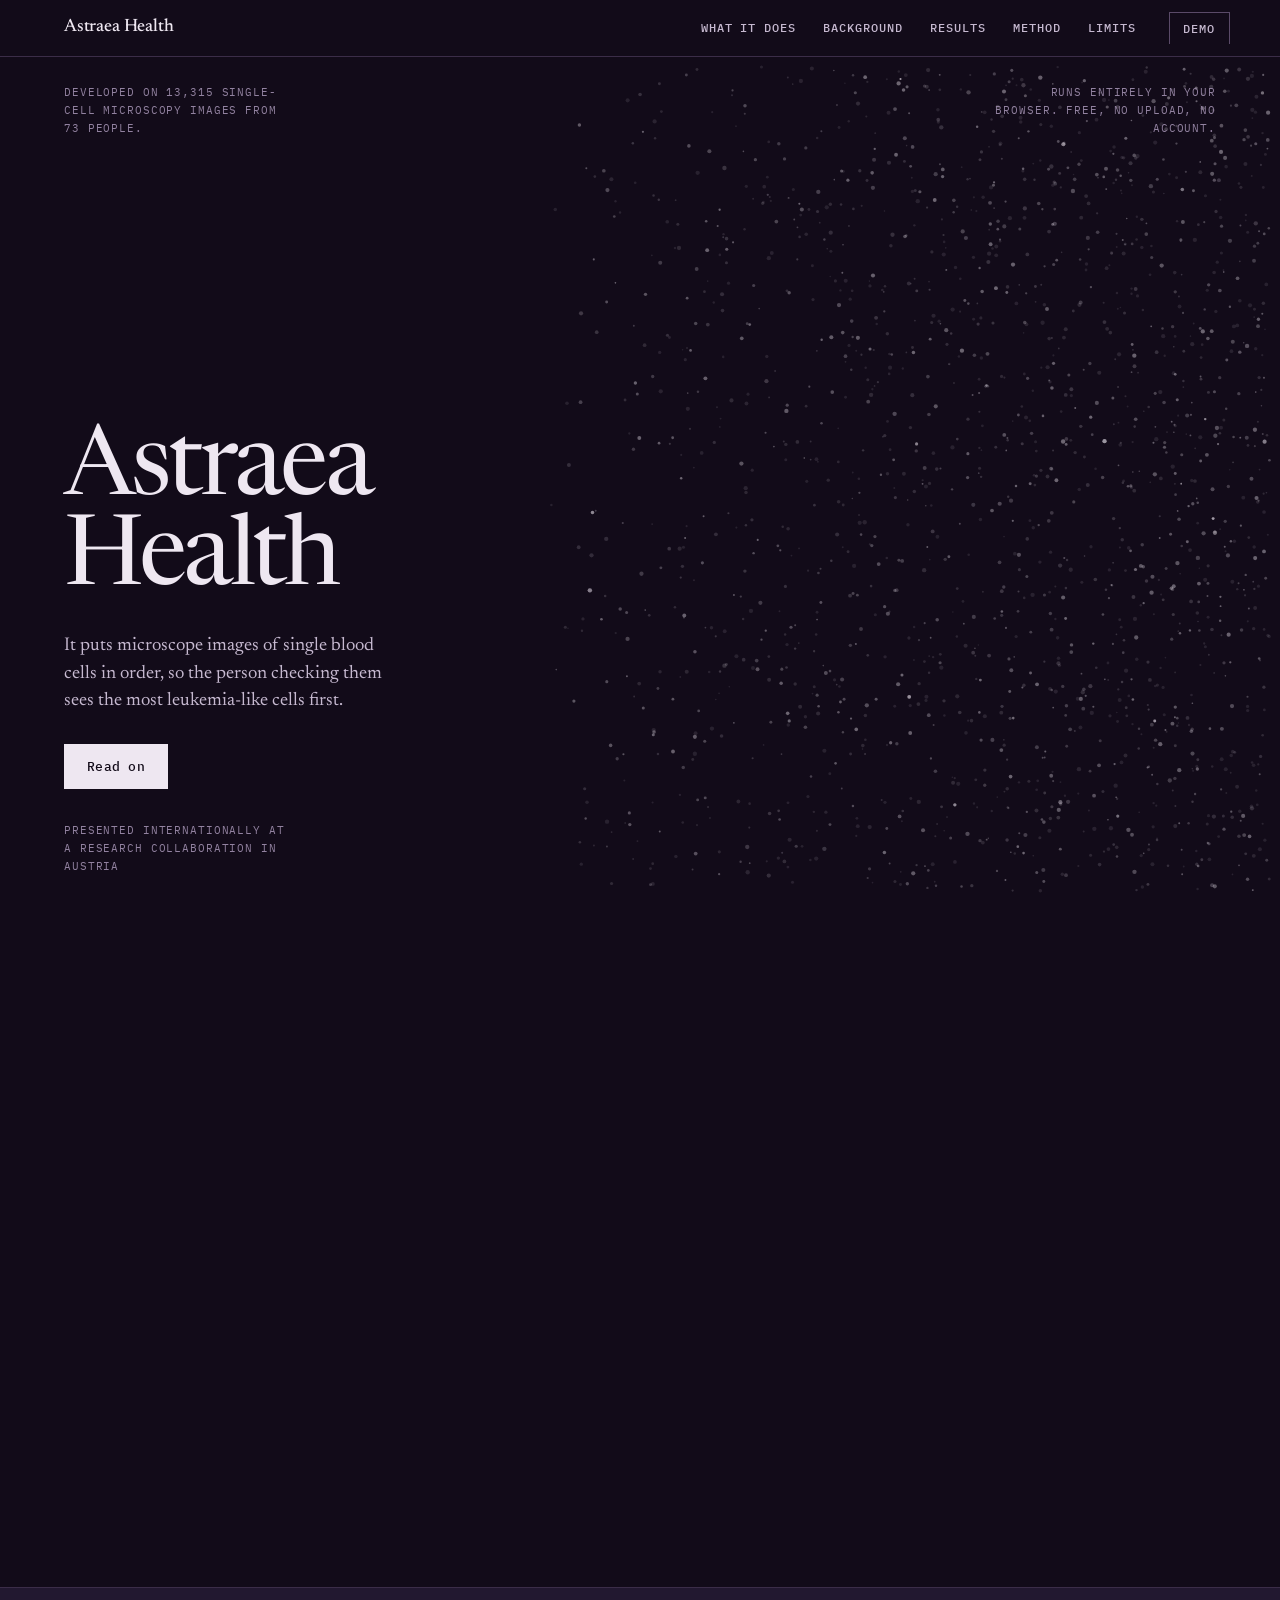
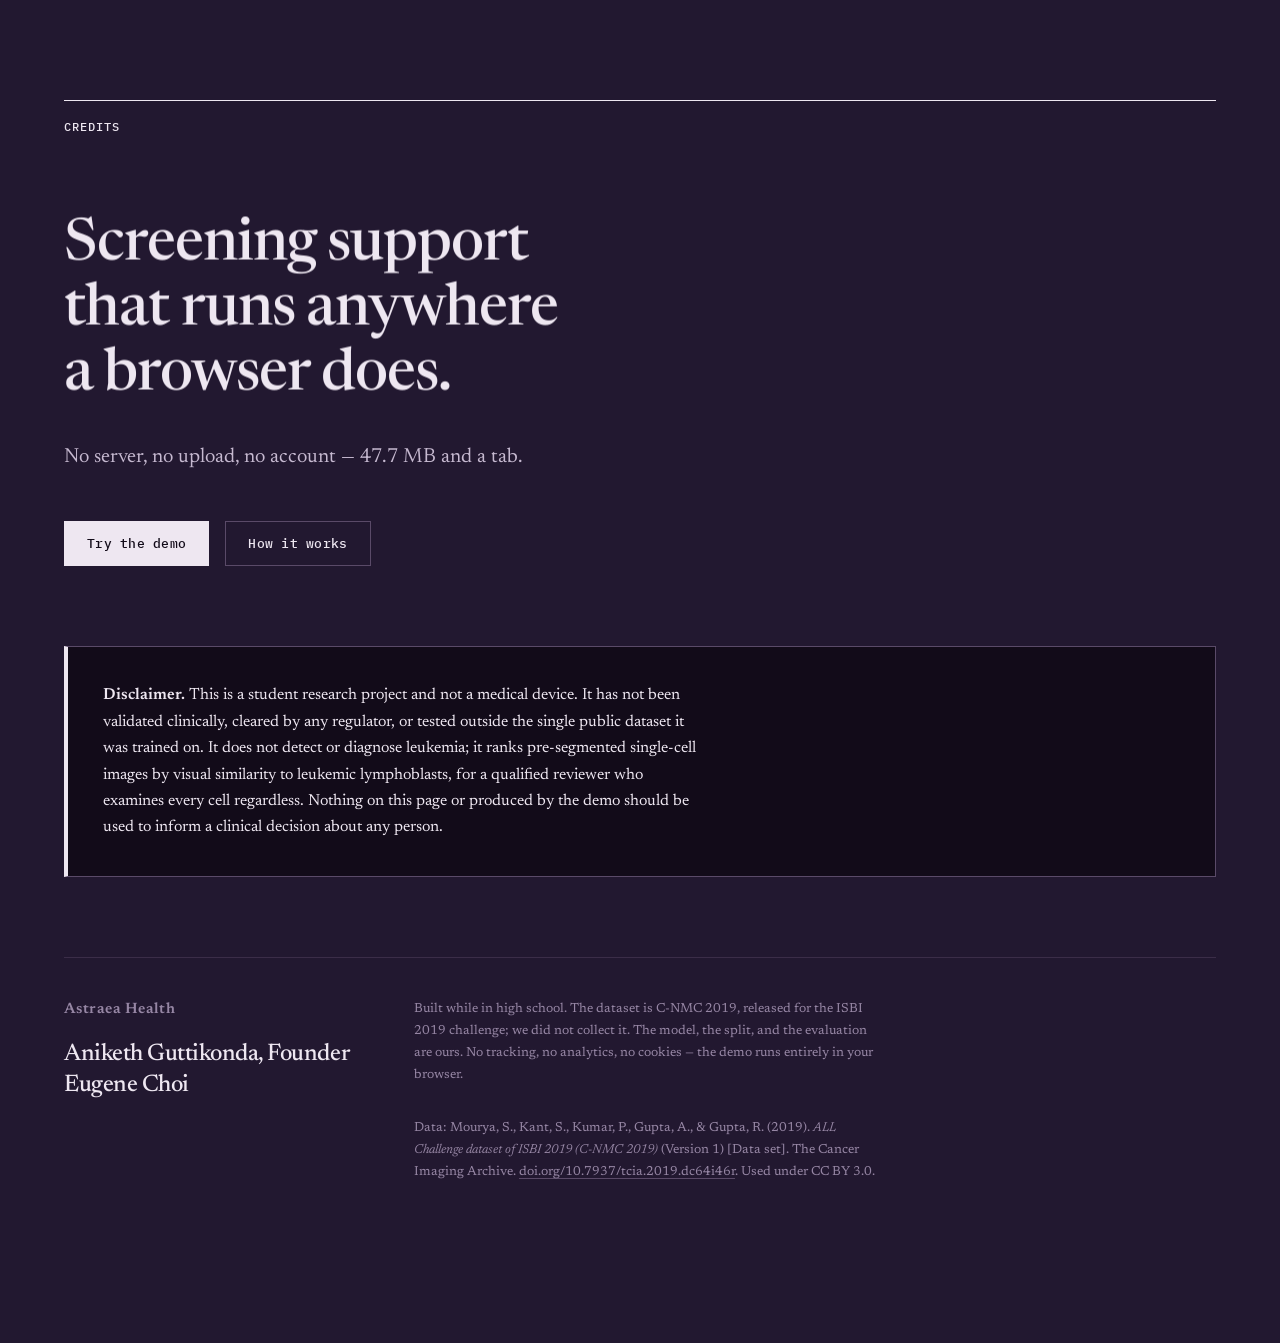
==== commit 3cad9315: "Cinematic redesign: dark ground, darkfield cell, three pages The landing page is now the cover alone" ====
--- a/index.html
+++ b/index.html
@@ -13,9 +13,9 @@
      a tag because JSON forbids comments.
 
      The site is served from the custom domain in CNAME. Moving it again
-     means editing those in both index.html and research.html, plus:
+     means editing those in index.html, research.html and demo.html, plus:
          robots.txt    the `Sitemap:` line
-         sitemap.xml   both `<loc>` lines
+         sitemap.xml   all three `<loc>` lines
      The root URL keeps its trailing slash (canonical, og:url, JSON-LD "url"
      and the first <loc>); a canonical that disagrees with the served URL by
      a slash is treated as a different page. URLs ending in a filename take
@@ -37,7 +37,7 @@
 <meta property="og:image:type" content="image/png">
 <meta property="og:image:width" content="1200">
 <meta property="og:image:height" content="630">
-<meta property="og:image:alt" content="A typographic card on pale pink paper: a small violet dot, the title &quot;Cell-level triage for acute lymphoblastic leukemia&quot; in dark violet ink, a line reading 0.959 precision, 0.858 AUC, 1,882 cells, and beneath it in rose: missed 243 of 1,094 leukemic cells.">
+<meta property="og:image:alt" content="A typographic card on a deep violet-black ground: a small violet dot, the title &quot;Cell-level triage for acute lymphoblastic leukemia&quot; in pale ink, a line reading 0.959 precision, 0.858 AUC, 1,882 cells, and beneath it in rose: missed 243 of 1,094 leukemic cells.">
 
 <meta name="twitter:card" content="summary_large_image">
 <meta name="twitter:title" content="Cell-level triage for leukemia – Astraea Health">
@@ -63,30 +63,30 @@
   "disambiguatingDescription": "A student research project, not a medical device. It ranks pre-segmented single-cell images by visual similarity to leukemic lymphoblasts for a qualified reviewer; it does not detect or diagnose leukemia and must not inform a clinical decision."
 }
 </script>
-<meta name="color-scheme" content="light">
-<meta name="theme-color" content="#F7F2F4">
-<link rel="icon" href="data:image/svg+xml,%3Csvg xmlns='http://www.w3.org/2000/svg' viewBox='0 0 32 32'%3E%3Crect width='32' height='32' fill='%23F7F2F4'/%3E%3Ccircle cx='16' cy='16' r='9' fill='%2356287E' opacity='.22'/%3E%3Ccircle cx='14' cy='14' r='5.5' fill='%2356287E'/%3E%3C/svg%3E">
+<meta name="color-scheme" content="dark">
+<meta name="theme-color" content="#120B19">
+<link rel="icon" href="data:image/svg+xml,%3Csvg xmlns='http://www.w3.org/2000/svg' viewBox='0 0 32 32'%3E%3Crect width='32' height='32' fill='%23120B19'/%3E%3Ccircle cx='16' cy='16' r='9' fill='%239A72D8' opacity='.22'/%3E%3Ccircle cx='14' cy='14' r='5.5' fill='%239A72D8'/%3E%3C/svg%3E">
 <link rel="preload" href="fonts/newsreader.woff2" as="font" type="font/woff2" crossorigin>
 <link rel="preload" href="fonts/ibm-plex-mono-500.woff2" as="font" type="font/woff2" crossorigin>
 <link rel="stylesheet" href="style.css">
 <script>
 /* Runs before anything is painted, in this order:
 
-   1. Old deep links. Until the site split in two, everything lived on this
-      page. Anchors for research content now live on research.html, and
-      GitHub Pages cannot redirect on the server, so forward them here,
-      keeping the hash. replace() keeps the old URL out of the history, so
-      Back does not bounce the visitor straight forward again.
-   2. #overview was the old Overview tab and never named an element.
+   1. Old deep links. Until the site was split, everything lived on this
+      page. Anchors for research content now live on research.html and the
+      demo on demo.html, and GitHub Pages cannot redirect on the server, so
+      forward them, keeping the hash. replace() keeps the old URL out of the
+      history, so Back does not bounce the visitor straight forward again.
+   2. #overview was the old Overview tab; it became What it does.
    3. Mark the document as scripted, and raise the loading screen. It is
       lowered by cover.js on the cell's first frame, and by the timer below
       after 3 s whatever happens, so it can never be left covering the page.
       With JavaScript off none of this runs and there is no loading screen. */
 (function () {
   var d = document.documentElement, h = (location.hash || '').slice(1);
-  var R = { 'background':1, 'impact':1, 'results':1, 'sec-results':1, 'tradeoff':1, 'method':1, 'sec-method':1, 'validation':1, 'limits':1 };
-  if (R[h]) { location.replace('research.html#' + h); return; }
-  if (h === 'overview' && history.replaceState) history.replaceState(null, '', '#what');
+  if (h === 'overview') h = 'what';
+  if ({ 'what':1, 'intro':1, 'impact':1, 'background':1, 'results':1, 'sec-results':1, 'tradeoff':1, 'method':1, 'sec-method':1, 'validation':1, 'limits':1 }[h]) { location.replace('research.html#' + h); return; }
+  if ({ 'demo':1, 'sec-demo':1, 'onward':1 }[h]) { location.replace('demo.html#' + h); return; }
   d.className += ' js is-loading';
   var t = setTimeout(done, 3000);
   function done () { clearTimeout(t); d.classList.remove('is-loading'); }
@@ -109,12 +109,12 @@
     <nav class="nav__nav" aria-label="Sections">
       <ul class="nav__list" id="navList">
         <li hidden><a href="#why">Why</a></li><!-- hidden until the Why text is supplied -->
-        <li><a href="#what">What it does</a></li>
-        <li><a href="#demo">Demo</a></li>
-        <li class="nav__split"><a href="research.html#background">Background</a></li>
+        <li><a href="research.html#what">What it does</a></li>
+        <li><a href="research.html#background">Background</a></li>
         <li><a href="research.html#results">Results</a></li>
         <li><a href="research.html#method">Method</a></li>
         <li><a href="research.html#limits">Limits</a></li>
+        <li class="nav__demo"><a href="demo.html#demo">Demo</a></li>
       </ul>
     </nav>
   </div>
@@ -123,46 +123,42 @@
 <main id="main">
 
 <!-- ─────────────────────────────  cover  ─────────────────────────────
-     A tall cover with a sticky stage. The page scrolls natively; the stage
-     holds the cell in view while the three panels pass over it. With JS off
-     the stage is hidden and the panels are plain text, one after another. -->
+     The cover is the whole landing page. A sticky stage holds the cell in
+     view while the page scrolls natively; the type sits in the stage's
+     corners as annotation. With JS off the stage is an ordinary block and
+     the text stacks in reading order. -->
 <header class="cover" id="top">
   <div class="cover__stage">
     <canvas class="cover__cell" id="cell" role="img"
-      aria-label="Illustration of a lymphoblast, drawn from noise in code: a large violet nucleus inside a pale cell. Not an image of a real cell."></canvas>
+      aria-label="Illustration of a lymphoblast, drawn from noise in code and lit as if under darkfield illumination: a large violet nucleus inside a pale cell, labelled nucleus, cytoplasm and membrane. Not an image of a real cell."></canvas>
     <canvas class="cover__field" id="coverfield" role="img"
       aria-label="A quiet field of 1,882 faint points, one for each cell in the held-out test set, arranged at random."></canvas>
-    <p class="cover__caption">Illustration, drawn from noise in code. Not an image of a real cell.</p>
-  </div>
-  <div class="cover__panels">
-    <div class="cover__panel cover__panel--a">
-      <div class="wrap">
-        <h1 class="cover__name"><span>Astraea</span> <span>Health</span></h1>
-        <p class="cover__line">It puts microscope images of single blood cells in order, so the
-        person checking them sees the most leukemia-like cells first.</p>
+    <svg class="cover__pointers" id="pointers" aria-hidden="true"></svg>
+    <ul class="cover__parts" id="parts" aria-hidden="true">
+      <li data-part="nucleus">Nucleus</li>
+      <li data-part="cytoplasm">Cytoplasm</li>
+      <li data-part="membrane">Membrane</li>
+    </ul>
+
+    <div class="cover__main">
+      <h1 class="cover__name"><span>Astraea</span> <span>Health</span></h1>
+      <p class="cover__line">It puts microscope images of single blood cells in order, so the
+      person checking them sees the most leukemia-like cells first.</p>
+      <div class="btn-row">
+        <a class="btn" href="research.html#what">Read on</a>
       </div>
     </div>
-    <div class="cover__panel">
-      <div class="wrap">
-        <p class="cover__beat">Developed on 13,315 single-cell microscopy images from 73 people.</p>
-      </div>
-    </div>
-    <div class="cover__panel cover__panel--c">
-      <div class="wrap">
-        <p class="cover__beat">Runs entirely in your browser. Free, no upload, no account.</p>
-        <div class="btn-row">
-          <a class="btn" href="#what">Read on</a>
-        </div>
-        <p class="cover__foot">Presented internationally at a research collaboration in Austria</p>
-      </div>
-    </div>
+    <p class="cover__note cover__note--tl">Developed on 13,315 single-cell microscopy images from 73 people.</p>
+    <p class="cover__note cover__note--tr">Runs entirely in your browser. Free, no upload, no account.</p>
+    <p class="cover__note cover__note--bl">Presented internationally at a research collaboration in Austria</p>
+    <p class="cover__credit">Illustration, drawn from noise in code. Not an image of a real cell.</p>
   </div>
 </header>
 
 <!-- ─────────────────────────────  why  ─────────────────────────────
      Hidden until the text is supplied. To restore: remove `hidden` here and
-     on the Why nav item in both pages, point "Read on" back at #why, and
-     renumber this page's running heads 01–04. -->
+     on the Why nav item in all three pages, and point "Read on" back at
+     #why. -->
 <section class="group why" id="why" hidden>
   <div class="wrap">
     <h2 class="runhead"><span class="runhead__i">01</span>Why</h2>
@@ -172,161 +168,10 @@
   </div>
 </section>
 
-<!-- ─────────────────────────────  what it does  ───────────────────────────── -->
-<div class="group" id="what">
-<div class="wrap"><h2 class="runhead"><span class="runhead__i">01</span>What it does</h2></div>
-
-<section class="section section--lead" id="intro">
-  <div class="wrap">
-    <p class="eyebrow" data-reveal>cell-level triage for leukemia screening</p>
-    <h2 class="h-section">
-      <span class="mask"><span>The cells that matter most,</span></span>
-      <span class="mask"><span>seen first.</span></span>
-    </h2>
-    <p class="subhead" data-reveal>Acute lymphoblastic leukemia is diagnosed by examining a blood
-      smear one cell at a time. This network ranks every cell by how closely it resembles a leukemic
-      lymphoblast, so the reviewer reaches the most suspicious ones sooner — running entirely in the
-      browser, with no image ever leaving the device.</p>
-    <!-- the first two paragraphs of "Same cells, same reviewer, better order";
-         the full section, with its third paragraph, is on research.html -->
-    <div class="prose" data-reveal>
-      <p>The model takes one already-isolated cell image and returns a number between 0 and 1: how
-      closely it resembles the leukemic lymphoblasts it was trained on. Run across a smear, those
-      numbers give an <strong>order</strong> — the cells most worth a second look, first.</p>
-      <p>That is the whole idea, and it is deliberately modest. Nothing is removed from the
-      review. Nothing is decided. The reviewer still sees every cell on the slide; they simply
-      reach the interesting ones earlier instead of working through in arbitrary order. On a
-      slide carrying hundreds of cells, the order you meet them in is most of the work.</p>
-    </div>
-  </div>
-</section>
-
-</div>
-
-<!-- ─────────────────────────────  demo  ───────────────────────────── -->
-<div class="group" id="demo">
-<div class="wrap"><h2 class="runhead"><span class="runhead__i">02</span>Demo</h2></div>
-
-<!-- ─────────────────────────────  demo  ───────────────────────────── -->
-<section class="section" id="sec-demo">
-  <div class="wrap">
-    <p class="eyebrow" data-reveal>try it</p>
-    <h2 class="h-section">
-      <span class="mask"><span>Run the actual model</span></span>
-      <span class="mask"><span>on an actual cell.</span></span>
-    </h2>
-    <div class="prose" data-reveal>
-      <p>This is the same ResNet-50 that produced every number on the
-      <a href="research.html">research page</a>, exported to ONNX and
-      executed locally with <span class="mono">onnxruntime-web</span>. Your image is read into a
-      canvas, resized to 224&times;224, and passed to the network without leaving your device.</p>
-      <p>The weights are stored at float16, the precision the network was trained and evaluated
-      at. That halves the download and moves the score by up to about 0.002 against the float32
-      export, so treat the third decimal as noise.</p>
-    </div>
-
-    <div class="demo-frame" id="demoRoot">
-
-      <div class="disclaimer">
-        <p><strong>Before you use this: it is not a diagnostic tool.</strong> It is a student
-        research prototype, not a medical device, and it has never been validated in a clinic. It
-        does not detect leukemia and it does not diagnose anyone — it assigns a similarity score
-        to a picture of a single cell that has already been cut out of a slide. It is designed to
-        sit in front of a qualified reviewer who examines every cell regardless, and nothing it
-        outputs should be used to make a decision about a person.</p>
-      </div>
-
-      <div class="demo__note">
-        <p><b>What this accepts:</b> one isolated white blood cell, roughly centred, on a plain
-        background, cut out of an already-segmented smear — the kind of image C-NMC is made
-        of. A photograph of a whole slide, a field of many cells, or anything that is not a
-        stained cell will still return a confident-looking number, and that number will be
-        meaningless.</p>
-      </div>
-
-      <div class="ack">
-        <input type="checkbox" id="ack">
-        <label for="ack">I have read the above. I understand this is a research prototype, not a
-        medical device, and that nothing it outputs should be used to make a decision about a
-        person.</label>
-      </div>
-
-      <div class="demo__grid">
-        <div class="demo__col">
-          <p class="demo__step">1 — Load the network</p>
-          <button type="button" id="loadBtn" class="btn" disabled>Load model <span class="dim">· 48 MB</span></button>
-          <div class="progress" id="progressWrap" hidden>
-            <div class="progress__bar"><i id="progressBar"></i></div>
-            <p class="progress__txt" id="progressTxt">0%</p>
-          </div>
-          <p class="demo__hint" id="modelStatus">Tick the box above to enable.</p>
-        </div>
-
-        <div class="demo__col">
-          <p class="demo__step">2 — Choose a cell image</p>
-          <label class="filelabel" for="file" id="fileLabel">
-            <input type="file" id="file" accept="image/*" disabled>
-            <span class="dropzone" id="dropzone">
-              <span class="dropzone__label">Choose image…</span>
-              <span class="dropzone__hint">or drop one here</span>
-            </span>
-          </label>
-          <p class="demo__hint" id="fileHint">Load the network first.</p>
-        </div>
-      </div>
-
-      <div class="result" id="result" hidden>
-        <div class="result__img">
-          <canvas id="preview" width="224" height="224" aria-label="The 224 by 224 crop passed to the network"></canvas>
-          <p class="mono">what the network saw</p>
-        </div>
-        <div class="result__read">
-          <p class="result__verdict" id="verdict" data-stagger></p>
-          <p class="result__prob" data-stagger>
-            <span class="result__p" id="prob">0.000</span>
-            <span class="result__plabel">P(leukemic), against a threshold of
-              <b id="thrInline">0.770</b></span>
-          </p>
-          <div class="meter" id="meter" data-stagger>
-            <div class="meter__track"><i id="meterFill"></i><u id="meterMark"></u></div>
-            <p class="meter__scale"><span>0.000</span><span id="thrScale">threshold 0.770</span><span>1.000</span></p>
-          </div>
-          <p class="result__caveat" data-stagger>A score, not a finding. This tool ranks cells for
-          a reviewer who reads all of them; it does not clear a cell and it does not diagnose
-          anyone.</p>
-        </div>
-      </div>
-
-      <p class="demo__error" id="demoError" hidden></p>
-
-      <noscript><p class="demo__error">The demo needs JavaScript. Everything else on this
-      page works without it.</p></noscript>
-    </div>
-  </div>
-</section>
-
-</div>
-
-<!-- ─────────────────────────────  onward  ───────────────────────────── -->
-<section class="section onward" id="onward">
-  <div class="wrap">
-    <p class="eyebrow" data-reveal>the research</p>
-    <p class="miss-line" data-reveal>At the 0.770 threshold it missed <b>243 of 1,094</b> leukemic
-    cells in the test set — sensitivity 0.778. An unflagged cell has not been cleared; the
-    reviewer still reads every one.</p>
-    <p class="onward__text" data-reveal>How the model was built and tested, every
-    measurement behind it, and where it does not apply are set out in full on the research
-    page.</p>
-    <div class="btn-row" data-reveal>
-      <a class="btn" href="research.html">Read the research</a>
-    </div>
-  </div>
-</section>
-
 <!-- ─────────────────────────────  closing  ───────────────────────────── -->
 <footer class="cta group" id="credits">
   <div class="wrap">
-    <h2 class="runhead"><span class="runhead__i">03</span>Credits</h2>
+    <h2 class="runhead">Credits</h2>
     <h2 class="h-statement">
       <span class="mask"><span>Screening support</span></span>
       <span class="mask"><span>that runs anywhere</span></span>
@@ -334,7 +179,7 @@
     </h2>
     <p class="subhead" data-reveal>No server, no upload, no account — 47.7 MB and a tab.</p>
     <div class="btn-row" data-reveal>
-      <a class="btn" href="#sec-demo">Try the demo</a>
+      <a class="btn" href="demo.html">Try the demo</a>
       <a class="btn-ghost" href="research.html#sec-method">How it works</a>
     </div>
 
@@ -369,6 +214,5 @@
 <script defer src="nav.js"></script>
 <script defer src="site.js"></script>
 <script defer src="cover.js"></script>
-<script defer src="demo.js"></script>
 </body>
 </html>
--- a/style.css
+++ b/style.css
@@ -30,8 +30,8 @@
 /* ============================================================================
    Leukemic lymphoblast screening aid — slide-field build
 
-   A pale pink ground, like the empty field of a stained smear, with violet
-   ink at varying alpha. Three hues, and each one means exactly one thing:
+   A deep violet-black ground with pale ink, like a slide under darkfield
+   illumination. Three hues, and each one means exactly one thing:
      --violet  a leukemic cell the model flagged
      --rose    a missed call: a leukemic cell the model did not flag
      --steel   benign: a normal cell (here, one flagged in error)
@@ -42,37 +42,60 @@
    ========================================================================= */
 
 :root{
-  --paper:      #F7F2F4;
-  --paper-2:    #EFE6EB;
-  --ink:        #2E1A3D;
-
-  --raised:     #FCF9FA;            /* specimen label, demo frame, cards, open menu */
-
-  --ink-sub:    rgba(46,26,61,.90);
-  /* Solid, not alpha: a translucent ink lands on a different colour over
-     every tint it crosses. Contrast, measured: --ink-soft 6.96:1 on paper,
-     7.36 on --raised, 6.30 on --paper-2. */
-  --ink-soft:   #5E4C6C;
-  /* --ink-note carries the figcaptions, table headers, small mono labels and
-     demo instructions, which is where most of the page's hedging lives, so it
-     has to clear AA on every ground it lands on: 5.68:1 on paper, 6.01 on
-     --raised, 5.15 on --paper-2, and above 4.5 on each confusion-matrix tint. */
-  --ink-note:   #6A5A76;
-  --ink-faint:  rgba(46,26,61,.16);
-  --hairline:   #D8C9D3;
+  /* ── grounds ─────────────────────────────────────────────────────────────
+     A deep violet-black, flat everywhere. Gradients, haze and glow exist only
+     inside the rendered cover scene; no page surface carries a gradient, a
+     vignette or a shadow. --paper and --paper-2 are the old names for the two
+     main grounds and are kept so every rule that reads them follows along. */
+  --ground:     #120B19;
+  --band:       #221830;            /* statement band, ROC band, footer */
+  --raised:     #1A1123;            /* specimen label, demo frame, cards, open menu */
+  --paper:      var(--ground);
+  --paper-2:    var(--band);
+
+  /* ── ink ─────────────────────────────────────────────────────────────────
+     Measured (WCAG 2.x) on ground / raised / band:
+       --ink        #EEE7F1  15.94 / 15.10 / 13.97
+       --ink-sub    #DCD3E1  13.24 / 12.54 / 11.60
+       --ink-soft   #C6B9D0  10.35 /  9.80 /  9.06
+       --ink-note   #9686A4   5.74 /  5.44 /  5.03, and at least 4.6 on each
+                             confusion-matrix tint below
+       --ink-quiet  #9282A0   5.45 on ground, 4.77 on band: the cover's corner
+                             annotations and the illustration credit. Those sit
+                             over the rendered scene, where haze and the out-of-
+                             focus cells lift the ground to about #231A2F at
+                             worst; this is the quietest ink that still clears
+                             AA against the brightest pixel behind any of them
+                             (one step darker, #8A7A98, measured 4.40 there) */
+  --ink:        #EEE7F1;
+  --ink-sub:    #DCD3E1;
+  --ink-soft:   #C6B9D0;
+  --ink-note:   #9686A4;
+  --ink-quiet:  #9282A0;
+  --ink-faint:  rgba(238,231,241,.22);     /* "cleared" dots: deliberately faint, 1.8:1 */
+  --hairline:   #3B2D48;
   --rule:       var(--hairline);
-  --rule-bold:  rgba(46,26,61,.28);
-
-  --violet:      #56287E;
-  --violet-soft: rgba(86,40,126,.09);
-  --rose:        #B03A5B;
-  --rose-soft:   rgba(176,58,91,.10);
-  --steel:       #3D5A6C;
-  --steel-soft:  rgba(61,90,108,.10);
+  --rule-bold:  #5A4A68;
+
+  /* ── class hues ──────────────────────────────────────────────────────────
+     Same three meanings as ever, lifted to read on the dark ground:
+       --violet  a leukemic cell the model flagged      5.31 / 5.03 / 4.65
+       --steel   a normal cell (flagged in error)       7.30 / 6.91 / 6.40
+       --rose    a leukemic cell the model missed       9.92 / 9.39 / 8.69
+     They are spaced in brightness as well as hue (violet:steel 1.38,
+     steel:rose 1.36, violet:rose 1.87) so a reader who cannot separate the
+     hues can still separate the marks. The first attempt had violet and rose
+     at nearly equal brightness (1.06); do not let them drift back together. */
+  --violet:      #9A72D8;
+  --violet-soft: rgba(154,114,216,.12);
+  --rose:        #F4A3B9;
+  --rose-soft:   rgba(244,163,185,.12);
+  --steel:       #7FA4BC;
+  --steel-soft:  rgba(127,164,188,.12);
 
   /* structural colour is ink, never a cell hue */
   --accent:      var(--ink);
-  --accent-soft: rgba(46,26,61,.07);
+  --accent-soft: rgba(238,231,241,.06);
 
   --serif: 'Newsreader', Georgia, 'Times New Roman', serif;
   --mono:  'IBM Plex Mono', ui-monospace, SFMono-Regular, Menlo, monospace;
@@ -86,7 +109,7 @@
   --maxw: 1440px;
   --ease: cubic-bezier(.22,.61,.36,1);
 
-  color-scheme: light;
+  color-scheme: dark;
 }
 
 *,*::before,*::after{ box-sizing:border-box; }
@@ -195,6 +218,12 @@
 .nav__list li{ display:flex; }
 /* a hairline between this page's links and the other page's */
 .nav__split{ position:relative; margin-left:.85rem; }
+/* Demo is the one destination you act on rather than read, so it sits apart
+   at the end of the bar, outlined */
+.nav__demo{ margin-left:1.2rem; align-items:center; }
+.nav__demo a{ height:32px; border:1px solid var(--rule-bold); color:var(--ink); padding:0 1rem; }
+.nav__demo a::after{ display:none; }
+.nav__demo a:hover,.nav__demo a[aria-current]{ border-color:var(--ink); }
 .nav__split::before{ content:''; position:absolute; left:-.43rem; top:50%; height:14px;
   margin-top:-7px; width:1px; background:var(--rule-bold); }
 /* Nav labels are primary navigation set small, so they take --ink-soft
@@ -230,6 +259,8 @@
   .js .nav__list li:last-child a{ border-bottom:0; }
   /* in the column, the split is a gap and a firmer rule, not a tick */
   .js .nav__split{ margin:.6rem 0 0; border-top:1px solid var(--rule-bold); }
+  .js .nav__demo{ margin:.6rem 0 0; }
+  .js .nav__demo a{ height:48px; border:0; border-top:1px solid var(--rule-bold); padding:0; }
   .js .nav__split::before{ display:none; }
   .js .nav__list a::after{ left:0; right:auto; width:2rem; bottom:10px; }
   /* without JS there is no menu button: the links wrap under the wordmark
@@ -257,68 +288,79 @@
 @media (prefers-reduced-motion:reduce){ .js .loader{ transition:none; } }
 
 /* ══ cover ═══════════════════════════════════════════════════════════════
-   A tall cover with a sticky stage. The page scrolls at its own speed; the
-   stage simply stays in view while three panels of type pass over it, and
-   cover.js reads how far through the cover the visitor is to move the cell.
-   The canvas holds only transmitted light (white where there is no cell)
-   and is multiplied onto the page, so its background is the page itself.
-   Without JS there is no stage: the panels are plain text in order.
+   The whole landing page. A sticky stage holds the rendered cell; the page
+   scrolls natively and cover.js reads how far through the cover it is. The
+   type is annotation pinned to the stage's corners: the wordmark and its
+   sentence bottom-left, the supporting lines in small mono at the edges,
+   the illustration credit bottom-right at footnote weight. Three labels on
+   thin pointer lines name the parts of the illustrated cell.
+
+   Everything atmospheric (haze, glow, the out-of-focus cells) is drawn
+   inside the canvas. The page surface itself is flat --ground.
+
+   Without JS the stage is an ordinary block: no canvas, no labels, and the
+   text stacks in reading order.
    ═════════════════════════════════════════════════════════════════════ */
 .cover{ position:relative; }
-.cover__stage{ display:none; }
-/* The stage paints its own paper and isolates the blend: multiply has to
-   find the paper inside the stage, because the body's background is
-   propagated to the viewport and is not a backdrop the canvas can see. */
-.js .cover__stage{ display:block; position:sticky; top:var(--nav-h); background:var(--paper);
-  isolation:isolate;
-  height:calc(100vh - var(--nav-h)); height:calc(100svh - var(--nav-h)); overflow:hidden; }
-.cover__cell,.cover__field{ position:absolute; inset:0; width:100%; height:100%; display:block; }
-.cover__cell{ mix-blend-mode:multiply; }
-.cover__field{ display:none; }
+.cover__stage{ position:relative; padding:4rem var(--pad) 3rem; }
+.cover__cell,.cover__field,.cover__pointers,.cover__parts{ display:none; }
+
+.js .cover{ height:170vh; height:170svh; }
+.js .cover__stage{ position:sticky; top:var(--nav-h); padding:0; overflow:hidden;
+  background:var(--ground);
+  height:calc(100vh - var(--nav-h)); height:calc(100svh - var(--nav-h)); }
+.js .cover__cell{ display:block; position:absolute; inset:0; width:100%; height:100%; }
+.js .cover__field{ position:absolute; top:0; left:42%; width:58%; height:100%; }
 .cover--field .cover__cell{ display:none; }
-.cover--field .cover__field{ display:block; left:42%; width:58%; }
-/* The caption that stops anyone reading the cell as a photograph. Always
-   visible while the cell is; hidden with it when the fallback field draws. */
-.cover__caption{ position:absolute; right:var(--pad); bottom:1.4rem; margin:0; max-width:30ch;
-  font-family:var(--mono); font-size:.6875rem; letter-spacing:.04em; line-height:1.5;
-  color:var(--ink-note); background:var(--paper); padding:.35rem .6rem; text-align:right; }
-.cover--field .cover__caption{ display:none; }
-
-.cover__panel{ padding:4rem 0; }
-.js .cover__panels{ position:relative; z-index:1;
-  margin-top:calc(-1 * (100vh - var(--nav-h))); margin-top:calc(-1 * (100svh - var(--nav-h))); }
-.js .cover__panel{ min-height:75vh; min-height:75svh; display:flex; align-items:center; padding:0;
-  will-change:opacity; }
-.js .cover__panel--a{ min-height:calc(100vh - var(--nav-h)); min-height:calc(100svh - var(--nav-h));
-  align-items:flex-end; padding-bottom:7rem; }
-.js .cover__panel--c{ min-height:calc(75svh + 0px); }
-.cover__panel .wrap{ width:100%; }
-.cover__panel .wrap > *{ max-width:34rem; }
-
-.cover__name{ font-family:var(--display); font-weight:400; font-size:clamp(3.25rem,9.5vw,8.75rem);
-  line-height:.92; letter-spacing:-.035em; color:var(--ink); margin:0; max-width:none !important; }
+.cover--field .cover__field{ display:block; }
+
+/* the pointer lines and the three part labels, placed by cover.js on every
+   frame from the projected anatomy of the cell */
+.cover--cell .cover__pointers{ display:block; position:absolute; inset:0; width:100%; height:100%;
+  pointer-events:none; overflow:visible; }
+.cover__pointers line,.cover__pointers polyline{ stroke:var(--ink-quiet); stroke-width:1; fill:none; }
+.cover__pointers circle{ fill:var(--ink-soft); }
+.cover--cell .cover__parts{ display:block; list-style:none; margin:0; padding:0; }
+.cover__parts li{ position:absolute; left:0; top:0; margin:0; white-space:nowrap;
+  font-family:var(--mono); font-size:.6875rem; letter-spacing:.1em; text-transform:uppercase;
+  line-height:1; color:var(--ink-soft); will-change:transform; }
+.cover__parts li[hidden]{ display:none; }
+
+/* type */
+.cover__name{ font-family:var(--display); font-weight:400; font-size:clamp(3rem,7.6vw,7.25rem);
+  line-height:.92; letter-spacing:-.035em; color:var(--ink); margin:0; }
 .cover__name span{ display:block; }
-.cover__line{ margin:2.2rem 0 0; max-width:34ch; font-size:clamp(1.2rem,1.9vw,1.55rem);
-  line-height:1.45; color:var(--ink-soft); }
-.cover__beat{ margin:0; font-family:var(--display); font-size:clamp(1.6rem,3.2vw,2.6rem);
-  line-height:1.2; letter-spacing:-.015em; color:var(--ink); max-width:20ch; }
-.cover .btn-row{ margin-top:2.4rem; }
-.cover__foot{ margin:3rem 0 0; font-family:var(--mono); font-size:.75rem; letter-spacing:.06em;
-  text-transform:uppercase; line-height:1.5; color:var(--ink-note); }
+.cover__line{ margin:1.6rem 0 0; max-width:34ch; font-size:clamp(1.05rem,1.45vw,1.3rem);
+  line-height:1.5; color:var(--ink-soft); }
+.cover .btn-row{ margin-top:1.8rem; }
+/* instrument readout: the supporting lines, in the quietest ink that
+   clears AA on the ground (--ink-quiet, 4.89:1) */
+.cover__note,.cover__credit{ margin:1.2rem 0 0; font-family:var(--mono); font-size:.6875rem;
+  font-weight:400; letter-spacing:.08em; text-transform:uppercase; line-height:1.65;
+  color:var(--ink-quiet); max-width:32ch; }
+
+.js .cover__main{ position:absolute; left:var(--pad); bottom:7rem; z-index:2; max-width:40rem; }
+.js .cover__note,.js .cover__credit{ position:absolute; z-index:2; margin:0; }
+.js .cover__note--tl{ top:1.6rem; left:var(--pad); }
+.js .cover__note--tr{ top:1.6rem; right:var(--pad); text-align:right; }
+.js .cover__note--bl{ bottom:1.6rem; left:var(--pad); }
+.js .cover__credit{ bottom:1.6rem; right:var(--pad); text-align:right; max-width:30ch; }
+/* the credit describes the rendered cell; without JS there is no cell, and
+   the 2D fallback is not that cell, so in both cases it is not shown */
+.cover--field .cover__credit,html:not(.js) .cover__credit{ display:none; }
 
 @media (max-width:759.98px){
-  /* the cell sits in the upper part of the stage; type sits below it */
-  .js .cover__panel{ align-items:flex-end; padding-bottom:5.5rem; }
-  .js .cover__panel--a{ padding-bottom:4.5rem; }
-  .cover--field .cover__field{ left:0; width:100%; height:42%; }
-  /* on phones the type fills the bottom of the stage, so the caption sits
-     at the top, beside the cell it describes */
-  .cover__caption{ left:var(--pad); right:auto; text-align:left; top:.8rem; bottom:auto; }
-  .cover__line{ margin-top:1.4rem; }
-}
-@media (prefers-reduced-motion:reduce){
-  /* no crossfades: every panel stays fully visible */
-  .js .cover__panel{ opacity:1 !important; }
+  .js .cover__field{ left:0; width:100%; height:46%; }
+  .js .cover__note--tl,.js .cover__note--tr{ top:1rem; max-width:46%; }
+  .js .cover__note--bl,.js .cover__credit{ bottom:1rem; max-width:46%; }
+  .js .cover__main{ bottom:7.2rem; right:var(--pad); }
+  .cover__line{ margin-top:1rem; }
+  .cover .btn-row{ margin-top:1.2rem; }
+  .cover__parts li{ font-size:.625rem; }
+}
+@media (max-height:620px) and (min-width:760px){
+  .js .cover__main{ bottom:3.6rem; }
+  .cover__name{ font-size:clamp(2.6rem,6vw,4.5rem); }
 }
 
 /* ══ onward ══════════════════════════════════════════════════════════════ */
@@ -447,13 +489,13 @@
 .card p{ margin:.9rem 0 0; font-size:.95rem; line-height:1.6; color:var(--ink-soft); }
 
 /* ── full-bleed band ─────────────────────────────────────────────────────── */
-.bleed{ background:var(--ink); color:var(--paper); overflow:hidden; padding:8rem 0; }
-.bleed .eyebrow{ color:rgba(247,242,244,.62); }
-.bleed .h-section{ color:var(--paper); max-width:22ch;
+.bleed{ background:var(--band); color:var(--ink); overflow:hidden; padding:8rem 0; }
+.bleed .eyebrow{ color:var(--ink-note); }
+.bleed .h-section{ color:var(--ink); max-width:22ch;
                    font-size:clamp(1.9rem,3vw,2.7rem); }
-.bleed .subhead{ color:rgba(247,242,244,.62); }
+.bleed .subhead{ color:var(--ink-soft); }
 .bleed__fig{ margin-top:4rem; }
-.bleed__inner{ background:rgba(247,242,244,.04); border:1px solid rgba(247,242,244,.14);
+.bleed__inner{ background:var(--ground); border:1px solid var(--hairline);
                padding:2.5rem; }
 @media (min-width:1000px){
   .bleed .wrap{ display:grid; grid-template-columns:minmax(0,1fr) minmax(0,1fr);
@@ -463,7 +505,7 @@
   .bleed .subhead  { grid-column:1; grid-row:3; }
   .bleed__fig      { grid-column:2; grid-row:1 / 4; margin-top:0; }
 }
-.bleed figcaption{ color:rgba(247,242,244,.55); }
+.bleed figcaption{ color:var(--ink-note); }
 .bleed #roc{ background:transparent; border:0; padding:0; }
 
 /* ── demo ────────────────────────────────────────────────────────────────── */
@@ -527,9 +569,8 @@
 .result__img{ display:flex; flex-direction:column; align-items:center; gap:1rem; }
 #preview{ display:block; width:min(340px,58vw); height:auto; aspect-ratio:1;
           background:var(--paper); border:1px solid var(--rule-bold);
-          box-shadow:0 18px 50px rgba(46,26,61,.10);
           transition:border-color .3s var(--ease), box-shadow .3s var(--ease); }
-.result.is-flagged #preview{ border-color:var(--violet); box-shadow:0 18px 50px rgba(86,40,126,.20); }
+.result.is-flagged #preview{ border-color:var(--violet); }
 .result__img p.mono{ margin:0; font-size:.72rem; color:var(--ink-note); }
 
 .result__verdict{ font-family:var(--display); font-size:clamp(1.6rem,2.6vw,2.2rem);
@@ -573,8 +614,8 @@
 #roc svg,#splitfig svg{ display:block; width:100%; height:auto; }
 .roc-pending{
   margin:0; padding:3.5rem 1rem; text-align:center;
-  font-family:var(--mono); font-size:.8rem; color:rgba(247,242,244,.42);
-  border:1px dashed rgba(247,242,244,.18);
+  font-family:var(--mono); font-size:.8rem; color:var(--ink-note);
+  border:1px dashed var(--hairline);
 }
 figcaption,.tcaption,caption{ font-family:var(--body); font-size:.875rem; line-height:1.6;
   color:var(--ink-note); max-width:62ch; }
@@ -799,8 +840,10 @@
 
 @media print{
   .nav,.loader,.cover__stage{ display:none !important; }
-  .cover__panels{ margin-top:0 !important; }
-  .cover__panel{ opacity:1 !important; min-height:0 !important; }
+  .cover__pointers,.cover__parts,.cover__cell,.cover__field{ display:none !important; }
+  .js .cover{ height:auto !important; }
+  .js .cover__stage{ position:static !important; height:auto !important; padding:2rem 0 !important; }
+  .js .cover__main,.js .cover__note,.js .cover__credit{ position:static !important; margin-top:1rem !important; }
   /* a section the reader never scrolled to never had its observer fire, so
      without this every reveal in it would print at opacity 0 */
   html.js-anim [data-reveal],
